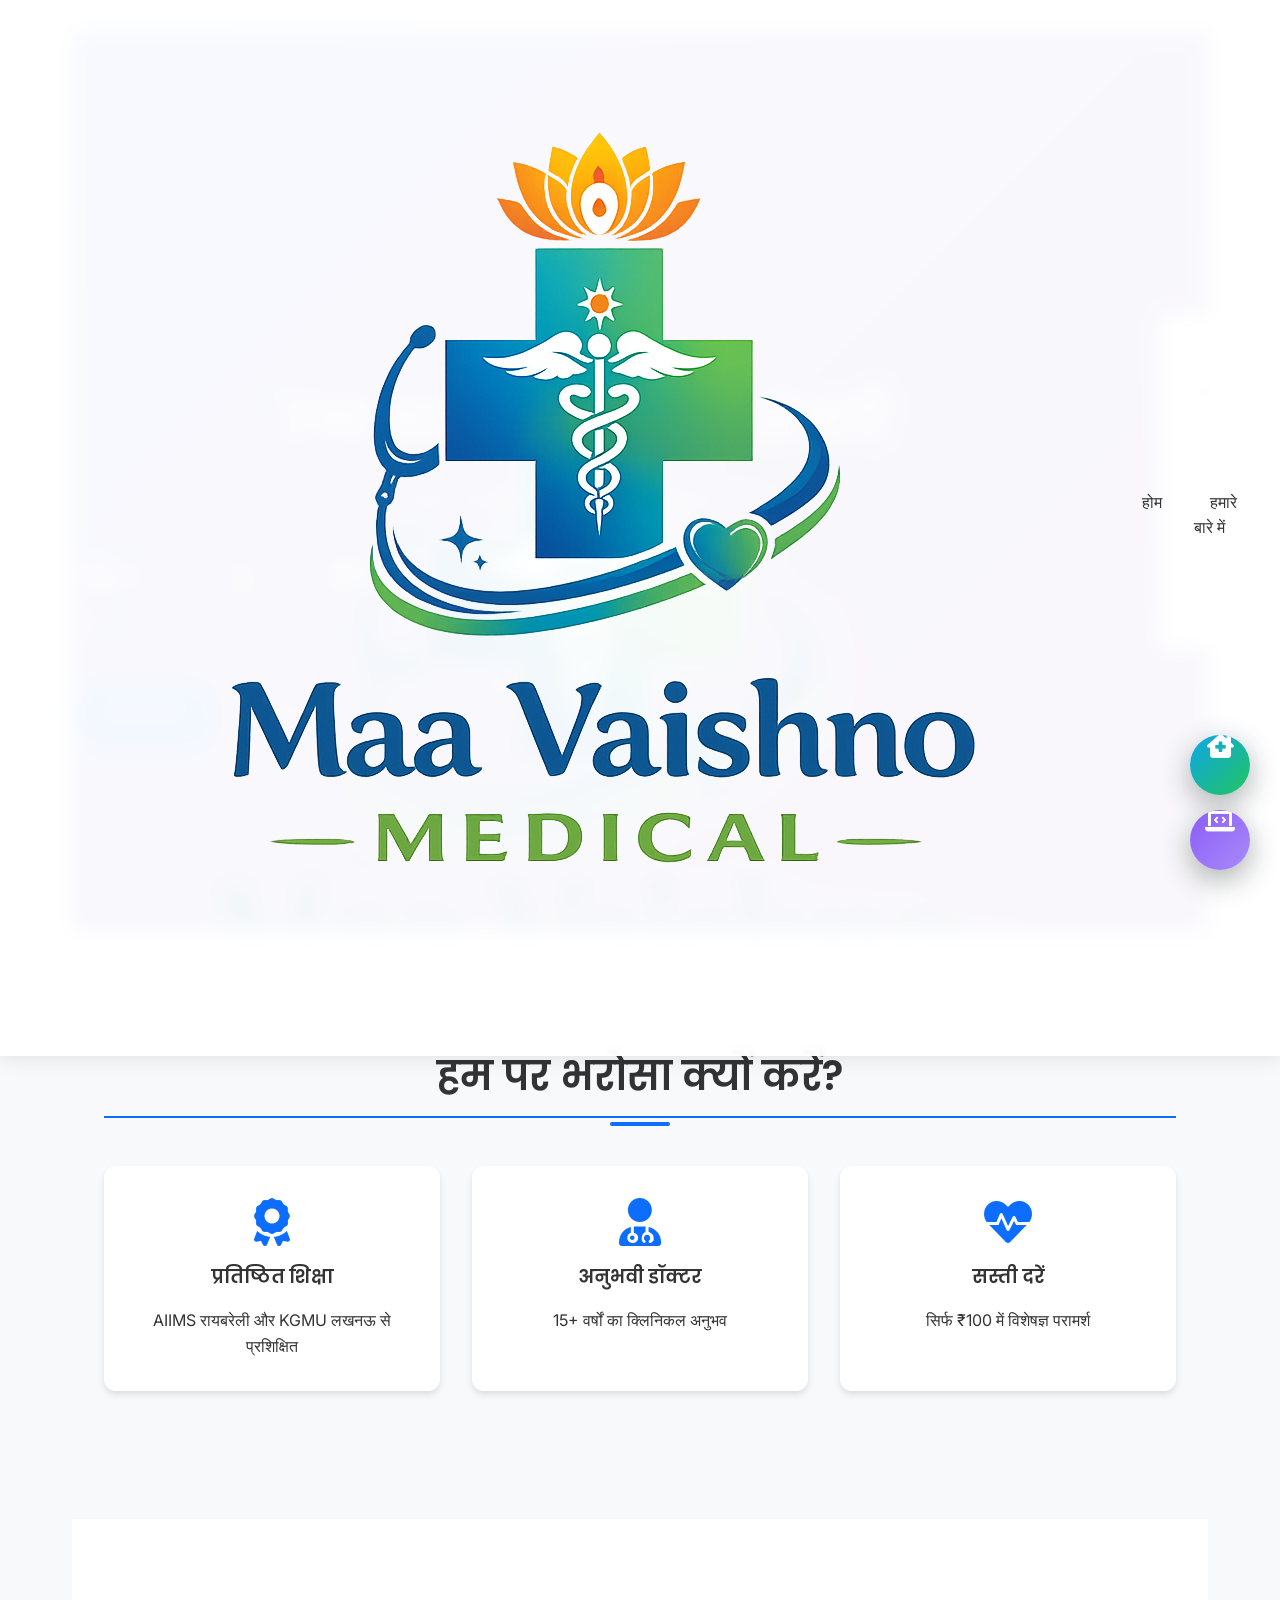
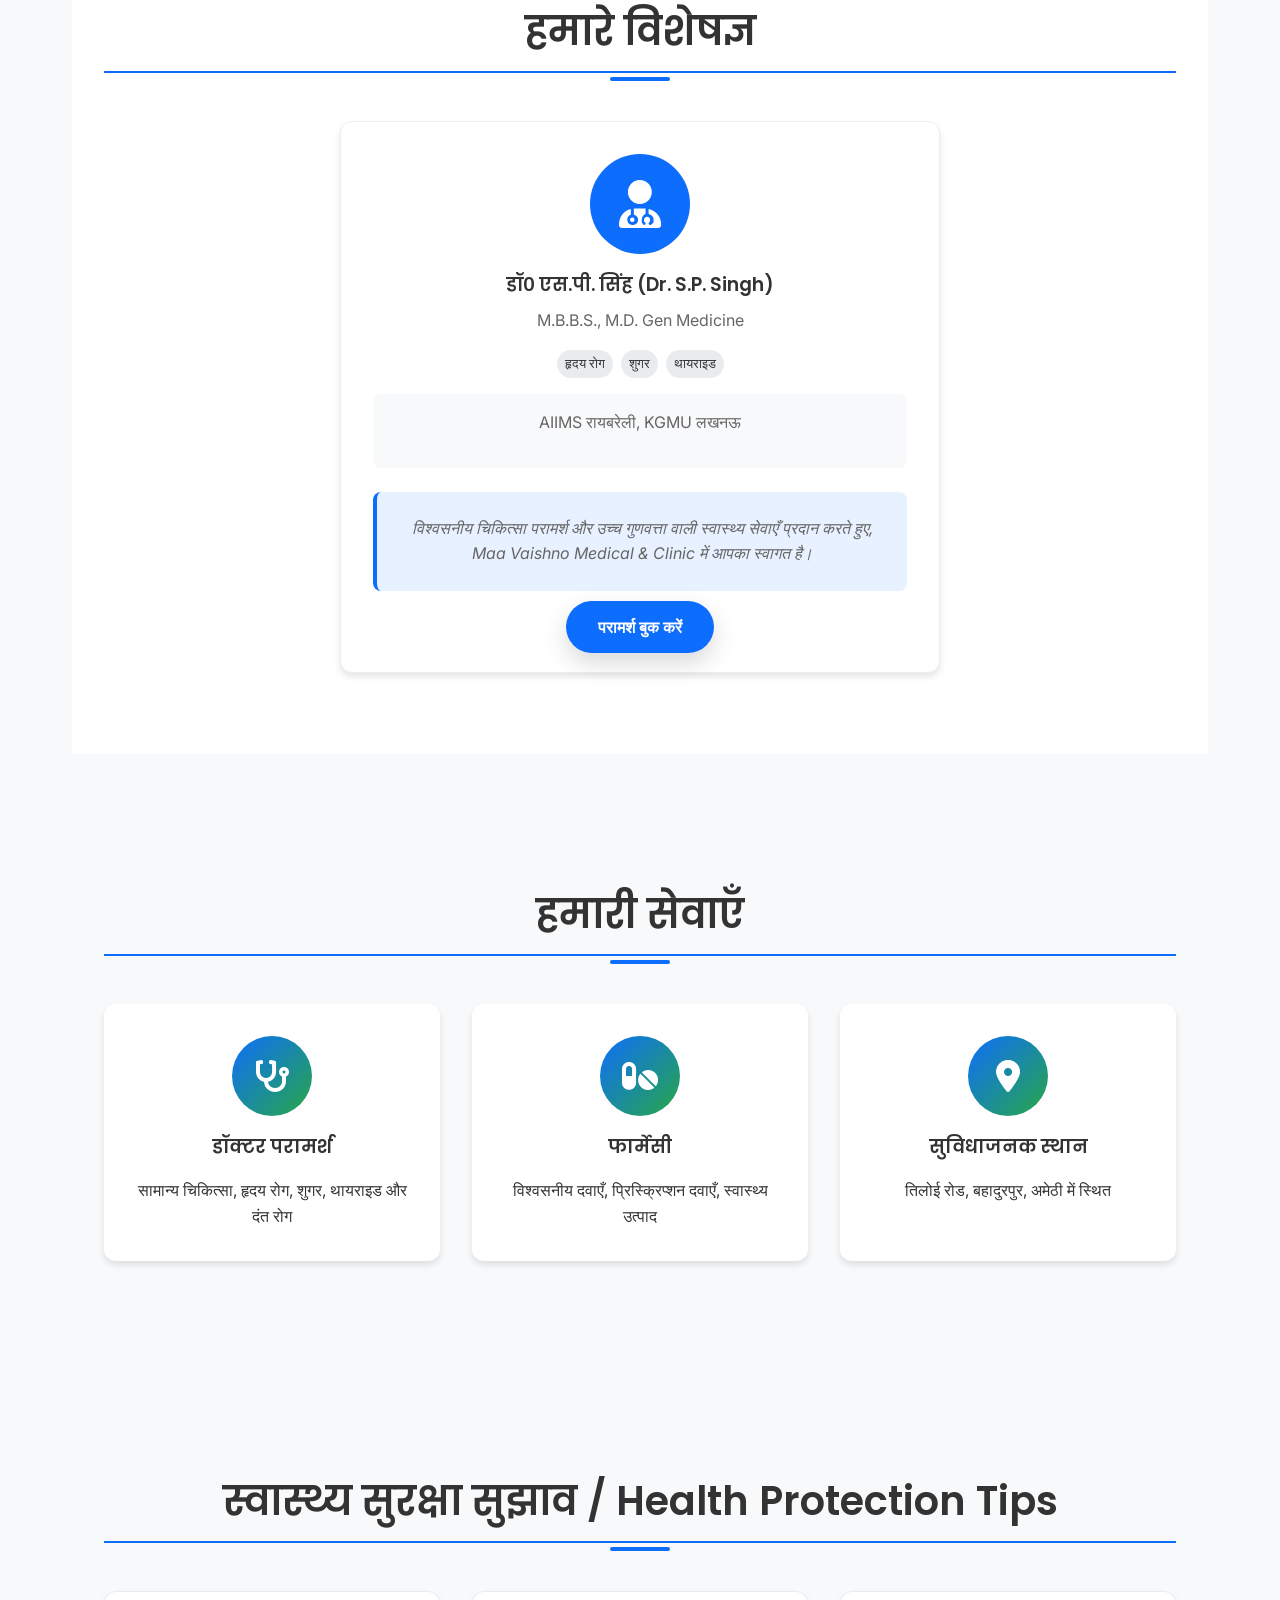
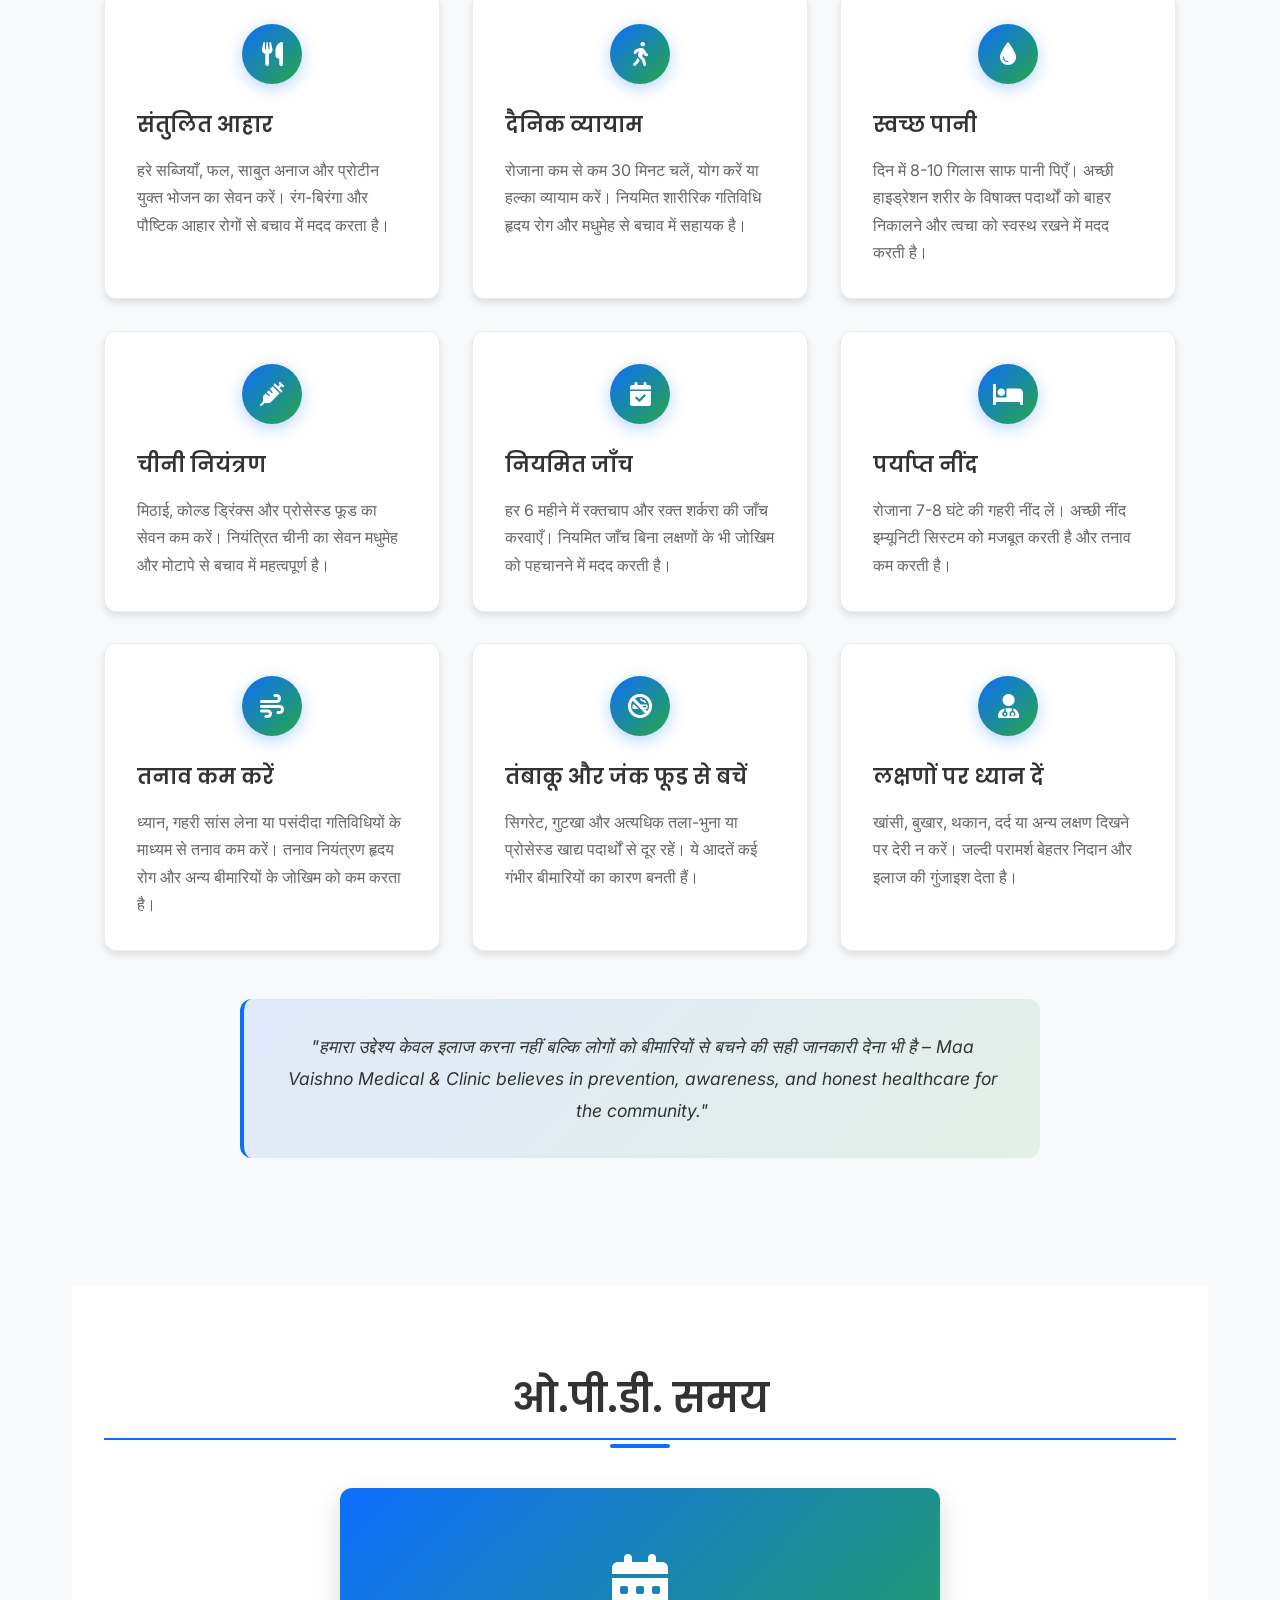
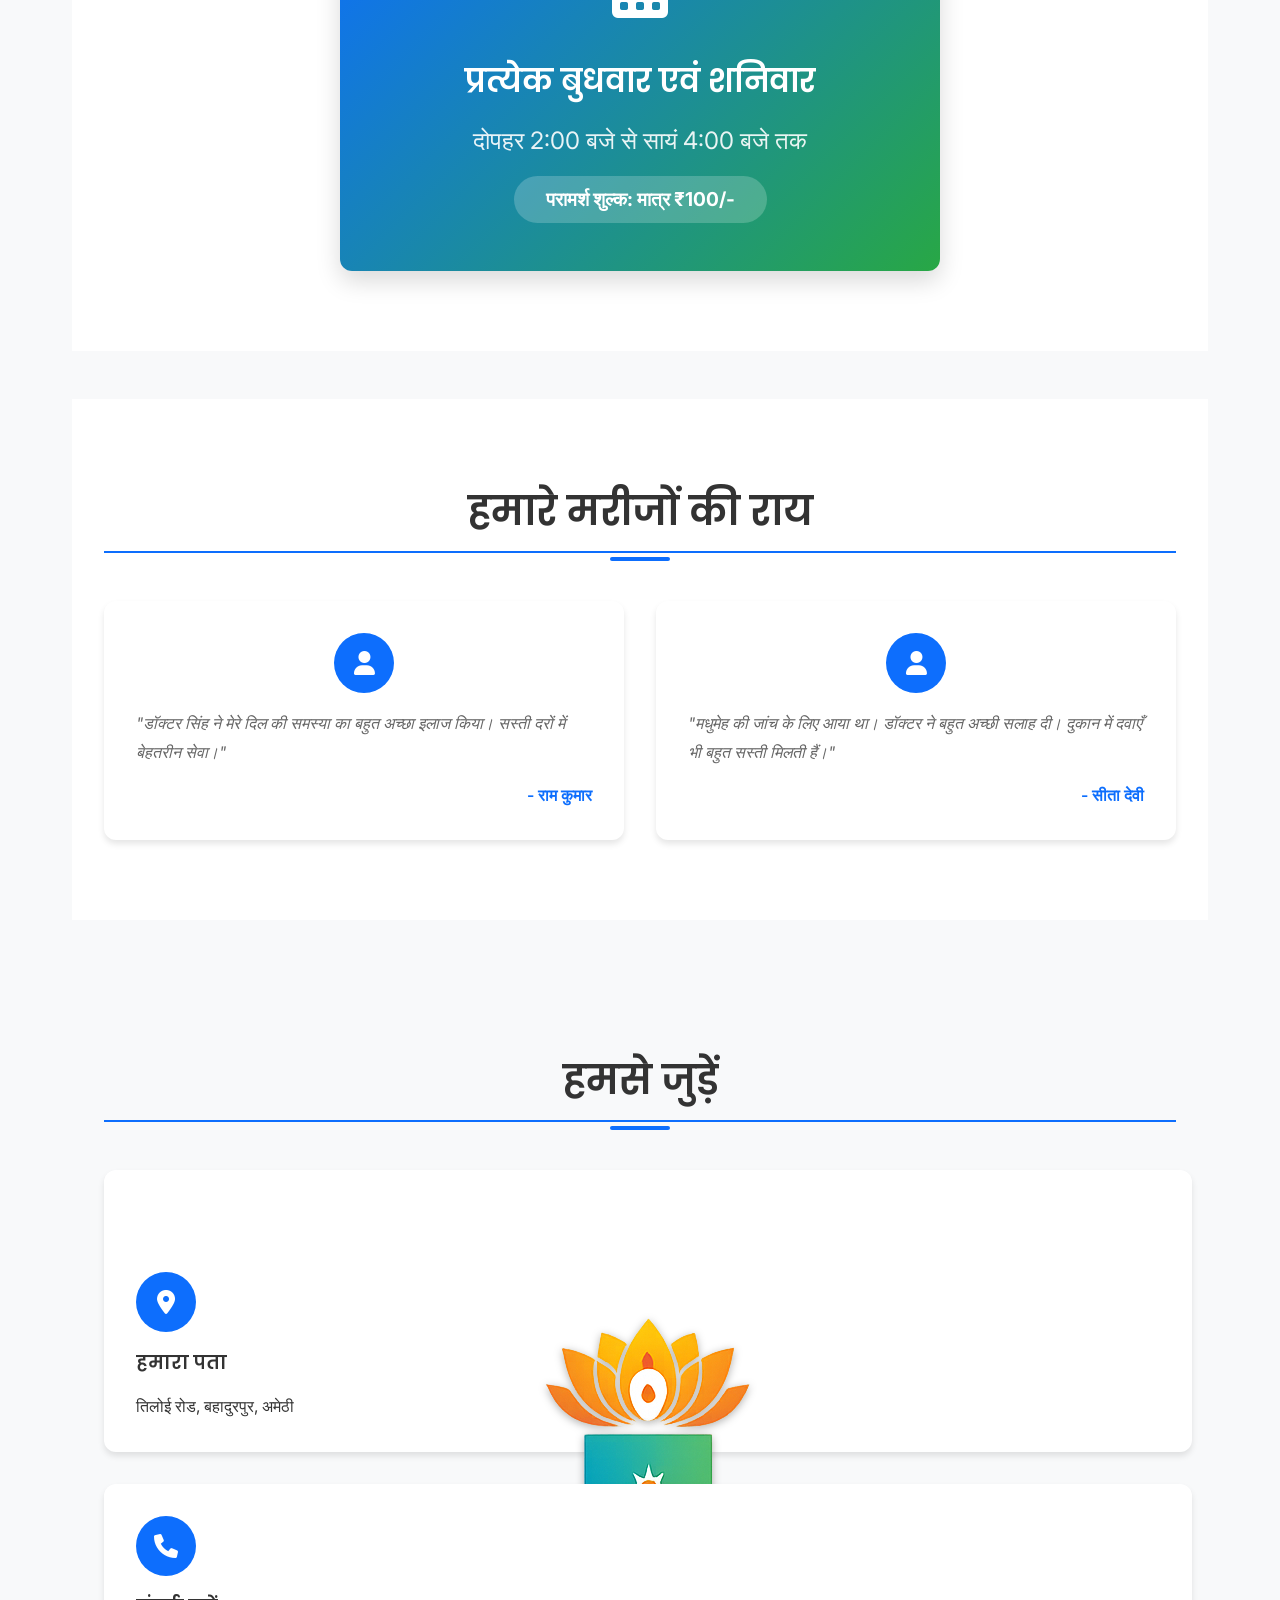
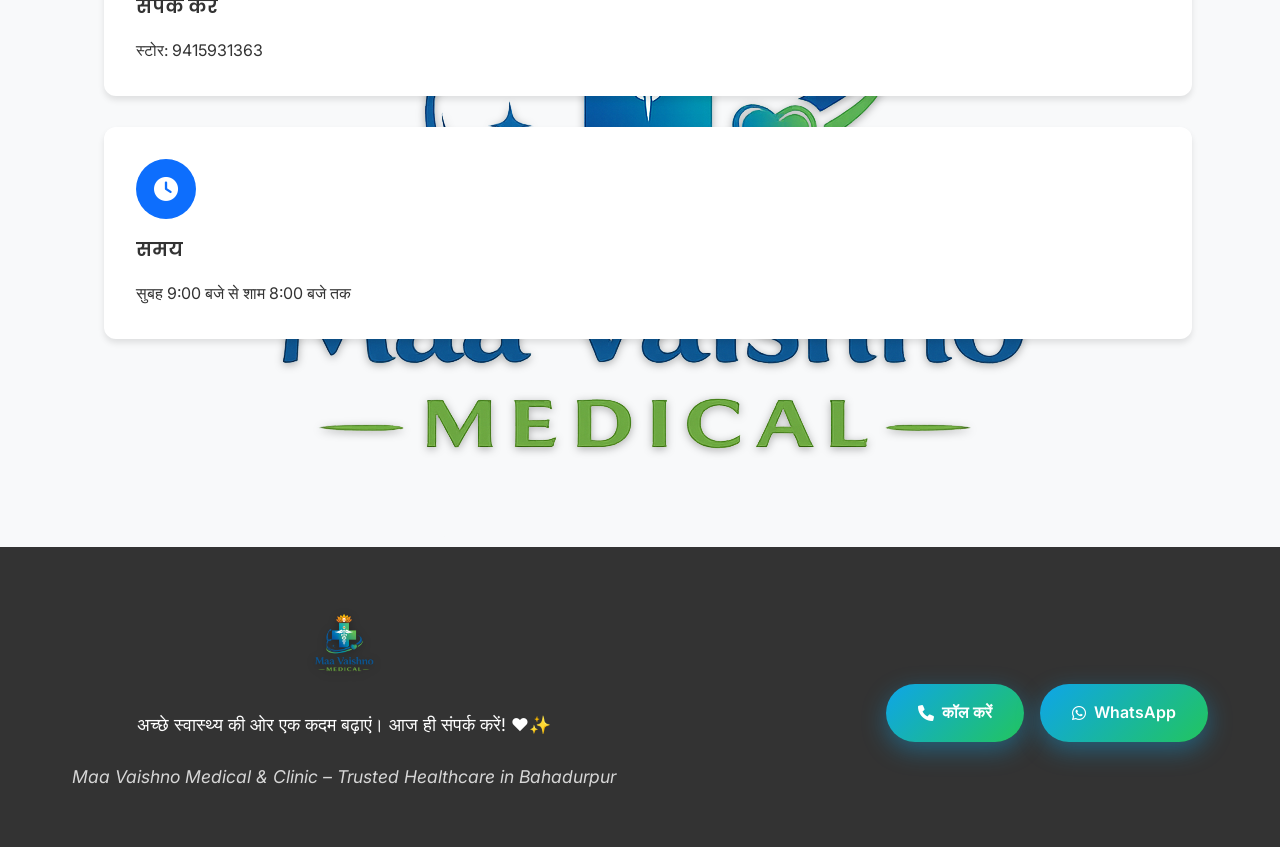
==== index.html @ 43953eec "Update logo styling for consistent sizing across all sections" ====
<!DOCTYPE html>
<html lang="hi">
<head>
    <meta charset="UTF-8">
    <meta name="viewport" content="width=device-width, initial-scale=1.0">
    <title>माँ वैष्णो मेडिकल स्टोर - बहादुरपुर की विश्वसनीय स्वास्थ्य सेवा</title>
    <link rel="stylesheet" href="https://cdnjs.cloudflare.com/ajax/libs/font-awesome/6.0.0/css/all.min.css">
    <link rel="stylesheet" href="styles.css">
    <link href="https://fonts.googleapis.com/css2?family=Poppins:wght@300;400;500;600;700&family=Inter:wght@300;400;500;600;700&display=swap" rel="stylesheet">
    <link rel="icon" type="image/png" href="website logo.png" sizes="32x32">
</head>
<body>
    <!-- Welcome Splash Screen -->
    <div id="splash-screen">
        <div class="particle-bg">
            <div class="particle"></div>
            <div class="particle"></div>
            <div class="particle"></div>
            <div class="particle"></div>
            <div class="particle"></div>
            <div class="particle"></div>
            <div class="particle"></div>
            <div class="particle"></div>
        </div>
        
        <div class="floating-icons">
            <div class="icon cross"></div>
            <div class="icon heartbeat"></div>
            <div class="icon stethoscope"></div>
            <div class="icon pill"></div>
            <div class="icon syringe"></div>
        </div>
        
        <div class="splash-content">
        <div class="logo-container">
            <img src="logo.png" alt="Clinic Logo" class="splash-logo">
        </div>
            
            <div class="welcome-text">
                Welcome to Maa Vaishno Medical & Clinic<br>
                <span>Trusted Healthcare in Bahadurpur</span>
            </div>
            
            <div class="loading-indicator"></div>
        </div>
    </div>

    <!-- Floating Action Buttons -->
    <div class="floating-buttons">
        <a href="tel:+919415931363" class="floating-btn call-btn pulseCTA" title="कॉल करें">
            <i class="fas fa-phone"></i>
        </a>
        <a href="https://wa.me/919415931363" class="floating-btn whatsapp-btn" target="_blank" rel="noopener noreferrer" title="WhatsApp">
            <i class="fab fa-whatsapp"></i>
        </a>
    </div>

    <!-- Navigation -->
    <nav class="navbar">
        <div class="nav-container">
            <div class="nav-logo">
                <img src="website logo.png" alt="Maa Vaishno Medical & Clinic" class="nav-logo-img">
            </div>
            <ul class="nav-menu">
                <li><a href="#hero" class="nav-link">होम</a></li>
                <li><a href="#trust" class="nav-link">हमारे बारे में</a></li>
                <li><a href="#doctors" class="nav-link">डॉक्टर</a></li>
                <li><a href="#services" class="nav-link">सेवाएँ</a></li>
                <li><a href="#schedule" class="nav-link">समय</a></li>
                <li><a href="#contact" class="nav-link">संपर्क</a></li>
            </ul>
            <div class="hamburger">
                <span class="bar"></span>
                <span class="bar"></span>
                <span class="bar"></span>
            </div>
        </div>
    </nav>

    <main>
        <!-- Hero Section -->
        <section id="hero" class="hero">
            <div class="hero-content">
                <div class="hero-text fadeUp">
                    <div class="hero-logo">
                        <img src="website logo.png" alt="Maa Vaishno Medical & Clinic" class="hero-logo-img">
                    </div>
                    <h1>उच्च स्तरीय स्वास्थ्य सेवाएँ</h1>
                    <p>AIIMS और KGMU के भूतपूर्व रेजिडेंट डॉक्टर्स के साथ</p>
                    <div class="hero-stats">
                        <div class="stat">
                            <span class="stat-number">15+</span>
                            <span class="stat-label">वर्षों का अनुभव</span>
                        </div>
                        <div class="stat">
                            <span class="stat-number">3</span>
                            <span class="stat-label">विशेषज्ञ डॉक्टर</span>
                        </div>
                        <div class="stat">
                            <span class="stat-number">₹100</span>
                            <span class="stat-label">सस्ती दर</span>
                        </div>
                    </div>
                    <div class="hero-cta">
                        <a href="#contact" class="btn-primary pulseCTA">अभी कॉल करें</a>
                        <a href="#doctors" class="btn-secondary">डॉक्टर देखें</a>
                    </div>
                </div>
                <div class="hero-image slideInRight">
                    <div class="doctor-card hero-doctor">
                        <div class="doctor-info">
                            <h3>डॉ० एस.पी. सिंह</h3>
                            <p>M.B.B.S., M.D. Gen Medicine</p>
                            <span class="specialty">हृदय रोग, शुगर, थायराइड</span>
                        </div>
                    </div>
                </div>
            </div>
        </section>

        <!-- Trust Indicators -->
        <section id="trust" class="trust-section">
            <div class="container">
                <h2 class="section-title fadeUp">हम पर भरोसा क्यों करें?</h2>
                <div class="trust-grid">
                    <div class="trust-item slideInLeft">
                        <i class="fas fa-award"></i>
                        <h3>प्रतिष्ठित शिक्षा</h3>
                        <p>AIIMS रायबरेली और KGMU लखनऊ से प्रशिक्षित</p>
                    </div>
                    <div class="trust-item slideInUp">
                        <i class="fas fa-user-md"></i>
                        <h3>अनुभवी डॉक्टर</h3>
                        <p>15+ वर्षों का क्लिनिकल अनुभव</p>
                    </div>
                    <div class="trust-item slideInRight">
                        <i class="fas fa-heartbeat"></i>
                        <h3>सस्ती दरें</h3>
                        <p>सिर्फ ₹100 में विशेषज्ञ परामर्श</p>
                    </div>
                </div>
            </div>
        </section>

        <!-- Doctors Section -->
        <section id="doctors" class="doctors-section">
            <div class="container">
                <h2 class="section-title fadeUp">हमारे विशेषज्ञ</h2>
                <div class="doctors-grid single-doctor">
                    <div class="doctor-card cardLift">
                        <div class="doctor-avatar">
                            <i class="fas fa-user-md"></i>
                        </div>
                        <div class="doctor-info">
                            <h3>डॉ० एस.पी. सिंह (Dr. S.P. Singh)</h3>
                            <p>M.B.B.S., M.D. Gen Medicine</p>
                            <div class="specialties">
                                <span class="badge">हृदय रोग</span>
                                <span class="badge">शुगर</span>
                                <span class="badge">थायराइड</span>
                            </div>
                            <div class="doctor-qualifications">
                                <p>AIIMS रायबरेली, KGMU लखनऊ</p>
                            </div>
                            <div class="doctor-description">
                                <p>विश्वसनीय चिकित्सा परामर्श और उच्च गुणवत्ता वाली स्वास्थ्य सेवाएँ प्रदान करते हुए, Maa Vaishno Medical & Clinic में आपका स्वागत है।</p>
                            </div>
                            <a href="#contact" class="btn-primary">परामर्श बुक करें</a>
                        </div>
                    </div>
                </div>
            </div>
        </section>

        <!-- Services Section -->
        <section id="services" class="services-section">
            <div class="container">
                <h2 class="section-title fadeUp">हमारी सेवाएँ</h2>
                <div class="services-grid">
                    <div class="service-card cardLift">
                        <div class="service-icon floatingIcon">
                            <i class="fas fa-stethoscope"></i>
                        </div>
                        <h3>डॉक्टर परामर्श</h3>
                        <p>सामान्य चिकित्सा, हृदय रोग, शुगर, थायराइड और दंत रोग</p>
                    </div>
                    <div class="service-card cardLift">
                        <div class="service-icon floatingIcon">
                            <i class="fas fa-pills"></i>
                        </div>
                        <h3>फार्मेसी</h3>
                        <p>विश्वसनीय दवाएँ, प्रिस्क्रिप्शन दवाएँ, स्वास्थ्य उत्पाद</p>
                    </div>
                    <div class="service-card cardLift">
                        <div class="service-icon floatingIcon">
                            <i class="fas fa-map-marker-alt"></i>
                        </div>
                        <h3>सुविधाजनक स्थान</h3>
                        <p>तिलोई रोड, बहादुरपुर, अमेठी में स्थित</p>
                    </div>
                </div>
            </div>
        </section>

        <!-- Health Protection Tips Section -->
        <section id="health-tips" class="health-tips-section">
            <div class="container">
                <h2 class="section-title fadeUp">स्वास्थ्य सुरक्षा सुझाव / Health Protection Tips</h2>
                <div class="health-tips-grid">
                    <div class="health-tip-card cardLift" style="animation-delay: 0.1s;">
                        <div class="tip-icon">
                            <i class="fas fa-utensils"></i>
                        </div>
                        <h3>संतुलित आहार</h3>
                        <p>हरे सब्जियाँ, फल, साबुत अनाज और प्रोटीन युक्त भोजन का सेवन करें। रंग-बिरंगा और पौष्टिक आहार रोगों से बचाव में मदद करता है।</p>
                    </div>
                    <div class="health-tip-card cardLift" style="animation-delay: 0.2s;">
                        <div class="tip-icon">
                            <i class="fas fa-walking"></i>
                        </div>
                        <h3>दैनिक व्यायाम</h3>
                        <p>रोजाना कम से कम 30 मिनट चलें, योग करें या हल्का व्यायाम करें। नियमित शारीरिक गतिविधि हृदय रोग और मधुमेह से बचाव में सहायक है।</p>
                    </div>
                    <div class="health-tip-card cardLift" style="animation-delay: 0.3s;">
                        <div class="tip-icon">
                            <i class="fas fa-tint"></i>
                        </div>
                        <h3>स्वच्छ पानी</h3>
                        <p>दिन में 8-10 गिलास साफ पानी पिएँ। अच्छी हाइड्रेशन शरीर के विषाक्त पदार्थों को बाहर निकालने और त्वचा को स्वस्थ रखने में मदद करती है।</p>
                    </div>
                    <div class="health-tip-card cardLift" style="animation-delay: 0.4s;">
                        <div class="tip-icon">
                            <i class="fas fa-syringe"></i>
                        </div>
                        <h3>चीनी नियंत्रण</h3>
                        <p>मिठाई, कोल्ड ड्रिंक्स और प्रोसेस्ड फूड का सेवन कम करें। नियंत्रित चीनी का सेवन मधुमेह और मोटापे से बचाव में महत्वपूर्ण है।</p>
                    </div>
                    <div class="health-tip-card cardLift" style="animation-delay: 0.5s;">
                        <div class="tip-icon">
                            <i class="fas fa-calendar-check"></i>
                        </div>
                        <h3>नियमित जाँच</h3>
                        <p>हर 6 महीने में रक्तचाप और रक्त शर्करा की जाँच करवाएँ। नियमित जाँच बिना लक्षणों के भी जोखिम को पहचानने में मदद करती है।</p>
                    </div>
                    <div class="health-tip-card cardLift" style="animation-delay: 0.6s;">
                        <div class="tip-icon">
                            <i class="fas fa-bed"></i>
                        </div>
                        <h3>पर्याप्त नींद</h3>
                        <p>रोजाना 7-8 घंटे की गहरी नींद लें। अच्छी नींद इम्यूनिटी सिस्टम को मजबूत करती है और तनाव कम करती है।</p>
                    </div>
                    <div class="health-tip-card cardLift" style="animation-delay: 0.7s;">
                        <div class="tip-icon">
                            <i class="fas fa-wind"></i>
                        </div>
                        <h3>तनाव कम करें</h3>
                        <p>ध्यान, गहरी सांस लेना या पसंदीदा गतिविधियों के माध्यम से तनाव कम करें। तनाव नियंत्रण हृदय रोग और अन्य बीमारियों के जोखिम को कम करता है।</p>
                    </div>
                    <div class="health-tip-card cardLift" style="animation-delay: 0.8s;">
                        <div class="tip-icon">
                            <i class="fas fa-smoking-ban"></i>
                        </div>
                        <h3>तंबाकू और जंक फूड से बचें</h3>
                        <p>सिगरेट, गुटखा और अत्यधिक तला-भुना या प्रोसेस्ड खाद्य पदार्थों से दूर रहें। ये आदतें कई गंभीर बीमारियों का कारण बनती हैं।</p>
                    </div>
                    <div class="health-tip-card cardLift" style="animation-delay: 0.9s;">
                        <div class="tip-icon">
                            <i class="fas fa-user-md"></i>
                        </div>
                        <h3>लक्षणों पर ध्यान दें</h3>
                        <p>खांसी, बुखार, थकान, दर्द या अन्य लक्षण दिखने पर देरी न करें। जल्दी परामर्श बेहतर निदान और इलाज की गुंजाइश देता है।</p>
                    </div>
                </div>
                
                <div class="philosophy-message fadeUp" style="animation-delay: 1.0s;">
                    <p>"हमारा उद्देश्य केवल इलाज करना नहीं बल्कि लोगों को बीमारियों से बचने की सही जानकारी देना भी है – Maa Vaishno Medical & Clinic believes in prevention, awareness, and honest healthcare for the community."</p>
                </div>
            </div>
        </section>

        <!-- OPD Schedule -->
        <section id="schedule" class="schedule-section">
            <div class="container">
                <h2 class="section-title fadeUp">ओ.पी.डी. समय</h2>
                <div class="schedule-card pulseCTA">
                    <div class="schedule-icon">
                        <i class="fas fa-calendar-alt"></i>
                    </div>
                    <div class="schedule-info">
                        <h3>प्रत्येक बुधवार एवं शनिवार</h3>
                        <p class="schedule-time">दोपहर 2:00 बजे से सायं 4:00 बजे तक</p>
                        <p class="schedule-fee">परामर्श शुल्क: मात्र ₹100/-</p>
                    </div>
                </div>
            </div>
        </section>


        <!-- Testimonials Section -->
        <section id="testimonials" class="testimonials-section">
            <div class="container">
                <h2 class="section-title fadeUp">हमारे मरीजों की राय</h2>
                <div class="testimonials-grid">
                    <div class="testimonial-card cardLift">
                        <div class="testimonial-avatar">
                            <i class="fas fa-user"></i>
                        </div>
                        <p>"डॉक्टर सिंह ने मेरे दिल की समस्या का बहुत अच्छा इलाज किया। सस्ती दरों में बेहतरीन सेवा।"</p>
                        <div class="testimonial-author">- राम कुमार</div>
                    </div>
                    <div class="testimonial-card cardLift">
                        <div class="testimonial-avatar">
                            <i class="fas fa-user"></i>
                        </div>
                        <p>"मधुमेह की जांच के लिए आया था। डॉक्टर ने बहुत अच्छी सलाह दी। दुकान में दवाएँ भी बहुत सस्ती मिलती हैं।"</p>
                        <div class="testimonial-author">- सीता देवी</div>
                    </div>
                </div>
            </div>
        </section>

        <!-- Contact Section -->
        <section id="contact" class="contact-section">
            <div class="container">
                <h2 class="section-title fadeUp">हमसे जुड़ें</h2>
                <div class="contact-grid">
                    <div class="contact-info">
                        <div class="contact-card cardLift">
                            <div class="contact-logo">
                                <img src="website logo.png" alt="Maa Vaishno Medical & Clinic" class="contact-logo-img">
                            </div>
                            <div class="contact-icon">
                                <i class="fas fa-map-marker-alt"></i>
                            </div>
                            <h3>हमारा पता</h3>
                            <p>तिलोई रोड, बहादुरपुर, अमेठी</p>
                        </div>
                        <div class="contact-card cardLift">
                            <div class="contact-icon">
                                <i class="fas fa-phone"></i>
                            </div>
                            <h3>संपर्क करें</h3>
                            <p>स्टोर: 9415931363</p>
                        </div>
                        <div class="contact-card cardLift">
                            <div class="contact-icon">
                                <i class="fas fa-clock"></i>
                            </div>
                            <h3>समय</h3>
                            <p>सुबह 9:00 बजे से शाम 8:00 बजे तक</p>
                        </div>
                    </div>
                    <div class="contact-map">
                        <div class="map-container">
                            <iframe src="https://www.google.com/maps/embed?pb=!1m18!1m12!1m3!1d223.9172591479708!2d81.5208253369798!3d26.26700988170892!2m3!1f0!2f0!3f0!3m2!1i1024!2i768!4f13.1!3m3!1m2!1s0x399a535b88a0d5e7%3A0x3b5cdc18cee81b60!2sMaaVaishno%20Medical%20Store!5e0!3m2!1sen!2sin!4v1773033424369!5m2!1sen!2sin" width="100%" height="400" style="border:0;" allowfullscreen="" loading="lazy" referrerpolicy="no-referrer-when-downgrade"></iframe>
                        </div>
                    </div>
                </div>
            </div>
        </section>
    </main>

    <footer>
        <div class="container">
            <div class="footer-content">
                <div class="footer-branding">
                    <div class="footer-logo">
                        <img src="website logo.png" alt="Maa Vaishno Medical & Clinic" class="footer-logo-img">
                    </div>
                    <p>अच्छे स्वास्थ्य की ओर एक कदम बढ़ाएं। आज ही संपर्क करें! ❤️✨</p>
                    <p class="agency-credit">Maa Vaishno Medical & Clinic – Trusted Healthcare in Bahadurpur</p>
                </div>
                <div class="footer-social">
                    <a href="tel:+919415931363" class="social-btn medical-btn">
                        <i class="fas fa-phone"></i> कॉल करें
                    </a>
                    <a href="https://wa.me/919415931363" class="social-btn medical-btn" target="_blank" rel="noopener noreferrer">
                        <i class="fab fa-whatsapp"></i> WhatsApp
                    </a>
                </div>
            </div>
        </div>
    </footer>

    <!-- Floating Contact Buttons -->
    <div class="floating-contact">
        <a href="https://wa.me/919415931363" class="floating-btn medical-contact pulseCTA" target="_blank" rel="noopener noreferrer" title="Maa Vaishno Medical Store">
            <i class="fas fa-clinic-medical"></i>
            <span>Medical Store</span>
        </a>
        <a href="https://wa.me/916390857720" class="floating-btn agency-contact pulseCTA" target="_blank" rel="noopener noreferrer" title="Aura Agency">
            <i class="fas fa-laptop-code"></i>
            <span>Build Website</span>
        </a>
    </div>

    <script src="script.js"></script>
</body>
</html>
---- styles.css ----
* {
    margin: 0;
    padding: 0;
    box-sizing: border-box;
}

body {
    font-family: 'Roboto', sans-serif;
    line-height: 1.6;
    color: #333;
    background-color: #f8f9fa;
}

header {
    background-color: #0d6efd;
    color: white;
    padding: 1rem 0;
    position: sticky;
    top: 0;
    z-index: 100;
}

header h1 {
    text-align: center;
    margin-bottom: 1rem;
}

nav ul {
    list-style: none;
    display: flex;
    justify-content: center;
    gap: 2rem;
}

nav a {
    color: white;
    text-decoration: none;
    font-weight: 500;
    padding: 0.5rem 1rem;
    border-radius: 4px;
    transition: background-color 0.3s;
}

nav a:hover {
    background-color: #0a58ca;
}

main {
    max-width: 1200px;
    margin: 0 auto;
    padding: 2rem;
}

.hero {
    background-color: #e7f1ff;
    padding: 3rem;
    text-align: center;
    margin-bottom: 2rem;
    border-radius: 8px;
}

.hero h2 {
    color: #0d6efd;
    margin-bottom: 1rem;
}

section {
    margin-bottom: 3rem;
}

h2 {
    color: #0a58ca;
    margin-bottom: 1.5rem;
    border-bottom: 2px solid #0d6efd;
    padding-bottom: 0.5rem;
}

.doctor {
    background: white;
    padding: 1.5rem;
    margin-bottom: 1.5rem;
    border-radius: 8px;
    box-shadow: 0 2px 4px rgba(0,0,0,0.1);
}

.doctor h3 {
    color: #0d6efd;
    margin-bottom: 0.5rem;
}

.schedule {
    background: #e7f1ff;
    padding: 1.5rem;
    border-radius: 8px;
    margin-top: 2rem;
}

.schedule h3 {
    color: #0d6efd;
    margin-bottom: 1rem;
}

.contact-details p {
    margin-bottom: 1rem;
    font-size: 1.1rem;
}

.map-container {
    width: 100%;
    border-radius: 8px;
    overflow: hidden;
    box-shadow: 0 4px 6px rgba(0,0,0,0.1);
}

table {
    width: 100%;
    border-collapse: collapse;
    background: white;
    box-shadow: 0 2px 4px rgba(0,0,0,0.1);
    border-radius: 8px;
    overflow: hidden;
}

th, td {
    padding: 1rem;
    text-align: left;
    border-bottom: 1px solid #dee2e6;
}

th {
    background-color: #0d6efd;
    color: white;
}

tr:nth-child(even) {
    background-color: #f8f9fa;
}

tr:hover {
    background-color: #e9ecef;
}

.form-group {
    margin-bottom: 1.5rem;
}

label {
    display: block;
    margin-bottom: 0.5rem;
    font-weight: 500;
}

input[type="text"],
input[type="email"],
input[type="tel"],
textarea {
    width: 100%;
    padding: 0.75rem;
    border: 1px solid #ced4da;
    border-radius: 4px;
    font-size: 1rem;
    transition: border-color 0.3s;
}

input:focus,
textarea:focus {
    outline: none;
    border-color: #0d6efd;
    box-shadow: 0 0 0 0.2rem rgba(13, 110, 253, 0.25);
}

button {
    background-color: #0d6efd;
    color: white;
    padding: 0.75rem 2rem;
    border: none;
    border-radius: 4px;
    font-size: 1rem;
    cursor: pointer;
    transition: background-color 0.3s;
}

button:hover {
    background-color: #0a58ca;
}

footer {
    background-color: #343a40;
    color: white;
    text-align: center;
    padding: 2rem;
    margin-top: 3rem;
}

footer p {
    margin-bottom: 0.5rem;
}

/* Modern Clinic Landing Page Styles */

/* CSS Variables */
:root {
    --primary-color: #0d6efd;
    --secondary-color: #28a745;
    --accent-color: #17a2b8;
    --text-color: #333;
    --light-text: #666;
    --bg-color: #f8f9fa;
    --card-bg: #ffffff;
    --shadow: 0 4px 6px rgba(0,0,0,0.1);
    --shadow-hover: 0 10px 25px rgba(0,0,0,0.15);
    --border-radius: 12px;
    --transition-speed: 0.3s;
}

/* Typography */
body {
    font-family: 'Inter', -apple-system, BlinkMacSystemFont, 'Segoe UI', Roboto, sans-serif;
    color: var(--text-color);
    line-height: 1.6;
}

h1, h2, h3, h4, h5, h6 {
    font-family: 'Poppins', -apple-system, BlinkMacSystemFont, 'Segoe UI', Roboto, sans-serif;
    font-weight: 600;
    color: var(--text-color);
    margin-bottom: 1rem;
}

/* Navigation */
.navbar {
    position: fixed;
    top: 0;
    width: 100%;
    background: rgba(255, 255, 255, 0.95);
    backdrop-filter: blur(10px);
    -webkit-backdrop-filter: blur(10px);
    z-index: 1000;
    padding: 1rem 0;
    box-shadow: 0 2px 20px rgba(0,0,0,0.1);
    transition: all 0.3s ease;
}

.nav-container {
    max-width: 1200px;
    margin: 0 auto;
    padding: 0 2rem;
    display: flex;
    justify-content: space-between;
    align-items: center;
}

.nav-logo {
    display: flex;
    align-items: center;
    padding: 0 15px;
}

.navbar-logo {
    max-height: 60px;
    width: auto;
    transition: all 0.3s ease;
    filter: drop-shadow(0 2px 4px rgba(0,0,0,0.1));
}

.navbar-logo:hover {
    transform: scale(1.05) translateY(-2px);
    filter: drop-shadow(0 4px 8px rgba(0,0,0,0.2));
}

/* Mobile responsive navbar logo */
@media (max-width: 768px) {
    .navbar-logo {
        max-height: 40px;
    }
}

.nav-menu {
    display: flex;
    list-style: none;
    gap: 2rem;
    margin: 0;
}

.nav-link {
    text-decoration: none;
    color: var(--text-color);
    font-weight: 500;
    position: relative;
    transition: color 0.3s ease;
}

.nav-link:hover {
    color: var(--primary-color);
}

.nav-link::after {
    content: '';
    position: absolute;
    bottom: -5px;
    left: 0;
    width: 0;
    height: 2px;
    background-color: var(--primary-color);
    transition: width 0.3s ease;
}

.nav-link:hover::after {
    width: 100%;
}

.hamburger {
    display: none;
    flex-direction: column;
    cursor: pointer;
}

.bar {
    width: 25px;
    height: 3px;
    background-color: var(--text-color);
    margin: 3px 0;
    transition: 0.3s;
}

/* Floating Action Buttons */
.floating-buttons {
    position: fixed;
    bottom: 30px;
    right: 30px;
    display: flex;
    flex-direction: column;
    gap: 15px;
    z-index: 1000;
}

.floating-btn {
    width: 60px;
    height: 60px;
    border-radius: 50%;
    display: flex;
    align-items: center;
    justify-content: center;
    color: white;
    text-decoration: none;
    box-shadow: var(--shadow-hover);
    transition: all 0.3s ease;
    border: none;
    cursor: pointer;
}

.call-btn {
    background-color: var(--primary-color);
}

.call-btn:hover {
    transform: scale(1.1) translateY(-5px);
    background-color: #0056b3;
}

.whatsapp-btn {
    background-color: #25d366;
}

.whatsapp-btn:hover {
    transform: scale(1.1) translateY(-5px);
    background-color: #128c7e;
}

.floating-btn i {
    font-size: 1.5rem;
}

/* Animations */
@keyframes fadeInUp {
    from {
        opacity: 0;
        transform: translateY(30px);
    }
    to {
        opacity: 1;
        transform: translateY(0);
    }
}

@keyframes slideInLeft {
    from {
        opacity: 0;
        transform: translateX(-50px);
    }
    to {
        opacity: 1;
        transform: translateX(0);
    }
}

@keyframes slideInRight {
    from {
        opacity: 0;
        transform: translateX(50px);
    }
    to {
        opacity: 1;
        transform: translateX(0);
    }
}

@keyframes scaleIn {
    from {
        transform: scale(0.9);
        opacity: 0;
    }
    to {
        transform: scale(1);
        opacity: 1;
    }
}

@keyframes pulseCTA {
    0% { transform: scale(1); }
    50% { transform: scale(1.05); }
    100% { transform: scale(1); }
}

@keyframes floatingIcon {
    0% { transform: translateY(0px); }
    50% { transform: translateY(-5px); }
    100% { transform: translateY(0px); }
}

@keyframes cardLift {
    0% { transform: translateY(0); }
    100% { transform: translateY(-10px); }
}

@keyframes gradientShift {
    0% { background-position: 0% 50%; }
    50% { background-position: 100% 50%; }
    100% { background-position: 0% 50%; }
}

@keyframes smoothScroll {
    from { opacity: 0; transform: translateY(20px); }
    to { opacity: 1; transform: translateY(0); }
}

/* Animation classes */
.fadeUp {
    animation: fadeInUp 0.8s ease-out forwards;
}

.slideInLeft {
    animation: slideInLeft 0.8s ease-out forwards;
}

.slideInRight {
    animation: slideInRight 0.8s ease-out forwards;
}

.scaleIn {
    animation: scaleIn 0.6s ease-out forwards;
}

.pulseCTA {
    animation: pulseCTA 2s infinite;
}

.floatingIcon {
    animation: floatingIcon 3s ease-in-out infinite;
}

.cardLift {
    transition: transform 0.3s ease, box-shadow 0.3s ease;
    will-change: transform;
}

.cardLift:hover {
    animation: cardLift 0.3s ease-out;
    box-shadow: var(--shadow-hover);
}

/* Hero Section */
.hero {
    background: linear-gradient(135deg, #667eea 0%, #764ba2 100%);
    min-height: 100vh;
    display: flex;
    align-items: center;
    justify-content: center;
    position: relative;
    overflow: hidden;
}

.hero::before {
    content: '';
    position: absolute;
    top: 0;
    left: 0;
    right: 0;
    bottom: 0;
    background: rgba(255, 255, 255, 0.1);
    backdrop-filter: blur(10px);
    -webkit-backdrop-filter: blur(10px);
}

.hero-content {
    max-width: 1200px;
    margin: 0 auto;
    padding: 0 2rem;
    display: grid;
    grid-template-columns: 2fr 1fr;
    gap: 4rem;
    align-items: center;
    position: relative;
    z-index: 1;
}

.hero-text h1 {
    font-size: 3.5rem;
    color: white;
    margin-bottom: 1rem;
    text-shadow: 0 2px 4px rgba(0,0,0,0.3);
}

.hero-text p {
    font-size: 1.2rem;
    color: rgba(255, 255, 255, 0.9);
    margin-bottom: 2rem;
}

.hero-stats {
    display: flex;
    gap: 3rem;
    margin-bottom: 3rem;
}

.stat {
    text-align: center;
}

.stat-number {
    display: block;
    font-size: 2.5rem;
    font-weight: 700;
    color: white;
    text-shadow: 0 2px 4px rgba(0,0,0,0.3);
}

.stat-label {
    font-size: 0.9rem;
    color: rgba(255, 255, 255, 0.8);
    text-transform: uppercase;
    letter-spacing: 1px;
}

.hero-cta {
    display: flex;
    gap: 1rem;
}

.btn-primary {
    background-color: var(--primary-color);
    color: white;
    padding: 1rem 2rem;
    text-decoration: none;
    border-radius: 50px;
    font-weight: 600;
    transition: all 0.3s ease;
    border: none;
    cursor: pointer;
    box-shadow: var(--shadow-hover);
}

.btn-primary:hover {
    background-color: #0056b3;
    transform: translateY(-2px);
    box-shadow: 0 8px 25px rgba(13, 110, 253, 0.4);
}

.btn-secondary {
    background-color: transparent;
    color: white;
    padding: 1rem 2rem;
    text-decoration: none;
    border-radius: 50px;
    font-weight: 600;
    transition: all 0.3s ease;
    border: 2px solid white;
}

.btn-secondary:hover {
    background-color: white;
    color: var(--primary-color);
}

/* Container */
.container {
    max-width: 1200px;
    margin: 0 auto;
    padding: 0 2rem;
}

.section-title {
    text-align: center;
    font-size: 2.5rem;
    margin-bottom: 3rem;
    position: relative;
}

.section-title::after {
    content: '';
    position: absolute;
    bottom: -10px;
    left: 50%;
    transform: translateX(-50%);
    width: 60px;
    height: 4px;
    background-color: var(--primary-color);
    border-radius: 2px;
}

/* Trust Section */
.trust-section {
    background-color: var(--bg-color);
    padding: 5rem 0;
}

.trust-grid {
    display: grid;
    grid-template-columns: repeat(3, 1fr);
    gap: 2rem;
}

.trust-item {
    background: var(--card-bg);
    padding: 2rem;
    border-radius: var(--border-radius);
    text-align: center;
    box-shadow: var(--shadow);
    transition: all 0.3s ease;
}

.trust-item:hover {
    transform: translateY(-5px);
    box-shadow: var(--shadow-hover);
}

.trust-item i {
    font-size: 3rem;
    color: var(--primary-color);
    margin-bottom: 1rem;
}

.trust-item h3 {
    margin-bottom: 1rem;
}

/* Doctors Section */
.doctors-section {
    padding: 5rem 0;
    background-color: white;
}

.doctors-grid {
    display: grid;
    grid-template-columns: repeat(3, 1fr);
    gap: 2rem;
}

.doctors-grid.single-doctor {
    grid-template-columns: 1fr;
    justify-items: center;
}

.doctors-grid.single-doctor .doctor-card {
    max-width: 600px;
    margin: 0 auto;
}

.doctor-card {
    background: var(--card-bg);
    padding: 2rem;
    border-radius: var(--border-radius);
    box-shadow: var(--shadow);
    text-align: center;
    transition: all 0.3s ease;
    border: 1px solid #eee;
}

.doctor-avatar {
    width: 100px;
    height: 100px;
    background: var(--primary-color);
    border-radius: 50%;
    display: flex;
    align-items: center;
    justify-content: center;
    margin: 0 auto 1rem;
    transition: all 0.3s ease;
}

.doctor-avatar i {
    font-size: 3rem;
    color: white;
}

.doctor-card:hover .doctor-avatar {
    background: var(--secondary-color);
    transform: scale(1.1);
}

.doctor-info h3 {
    margin-bottom: 0.5rem;
}

.doctor-info p {
    color: var(--light-text);
    margin-bottom: 1rem;
}

.specialties {
    display: flex;
    gap: 0.5rem;
    justify-content: center;
    margin-bottom: 1rem;
    flex-wrap: wrap;
}

.badge {
    background-color: #e9ecef;
    color: var(--text-color);
    padding: 0.25rem 0.5rem;
    border-radius: 20px;
    font-size: 0.8rem;
    font-weight: 500;
}

.doctor-qualifications {
    background-color: #f8f9fa;
    padding: 1rem;
    border-radius: 8px;
    margin-bottom: 1.5rem;
}

.doctor-description {
    background-color: #e7f1ff;
    padding: 1.5rem;
    border-radius: 8px;
    margin-bottom: 1.5rem;
    border-left: 4px solid var(--primary-color);
}

.doctor-description p {
    margin: 0;
    color: var(--light-text);
    font-style: italic;
}

/* Services Section */
.services-section {
    background-color: var(--bg-color);
    padding: 5rem 0;
}

.services-grid {
    display: grid;
    grid-template-columns: repeat(3, 1fr);
    gap: 2rem;
}

.service-card {
    background: var(--card-bg);
    padding: 2rem;
    border-radius: var(--border-radius);
    box-shadow: var(--shadow);
    text-align: center;
    transition: all 0.3s ease;
}

.service-icon {
    width: 80px;
    height: 80px;
    background: linear-gradient(135deg, var(--primary-color), var(--secondary-color));
    border-radius: 50%;
    display: flex;
    align-items: center;
    justify-content: center;
    margin: 0 auto 1rem;
    transition: all 0.3s ease;
}

.service-icon i {
    font-size: 2rem;
    color: white;
}

.service-card:hover .service-icon {
    transform: scale(1.1) rotate(5deg);
}

/* Schedule Section */
.schedule-section {
    padding: 5rem 0;
    background-color: white;
}

.schedule-card {
    background: linear-gradient(135deg, var(--primary-color), var(--secondary-color));
    color: white;
    padding: 3rem;
    border-radius: var(--border-radius);
    text-align: center;
    box-shadow: var(--shadow-hover);
    max-width: 600px;
    margin: 0 auto;
    transition: all 0.3s ease;
}

.schedule-icon {
    font-size: 4rem;
    margin-bottom: 1rem;
}

.schedule-info h3 {
    font-size: 2rem;
    margin-bottom: 1rem;
    color: white;
}

.schedule-time {
    font-size: 1.5rem;
    margin-bottom: 1rem;
    opacity: 0.9;
}

.schedule-fee {
    font-size: 1.2rem;
    font-weight: 700;
    background: rgba(255, 255, 255, 0.2);
    padding: 0.5rem 2rem;
    border-radius: 50px;
    display: inline-block;
}

/* Health Tips Section */
.health-tips-section {
    background-color: var(--bg-color);
    padding: 5rem 0;
}

.health-tips-grid {
    display: grid;
    grid-template-columns: repeat(3, 1fr);
    gap: 2rem;
    margin-bottom: 3rem;
}

.health-tip-card {
    background: var(--card-bg);
    padding: 2rem;
    border-radius: var(--border-radius);
    box-shadow: var(--shadow);
    transition: all 0.3s ease;
    border: 1px solid #e9ecef;
    position: relative;
    overflow: hidden;
}

.health-tip-card::before {
    content: '';
    position: absolute;
    top: 0;
    left: 0;
    width: 100%;
    height: 4px;
    background: linear-gradient(90deg, var(--primary-color), var(--secondary-color));
    transform: scaleX(0);
    transition: transform 0.3s ease;
}

.health-tip-card:hover {
    transform: translateY(-5px);
    box-shadow: var(--shadow-hover);
}

.health-tip-card:hover::before {
    transform: scaleX(1);
}

.tip-icon {
    width: 60px;
    height: 60px;
    background: linear-gradient(135deg, var(--primary-color), var(--secondary-color));
    border-radius: 50%;
    display: flex;
    align-items: center;
    justify-content: center;
    margin: 0 auto 1.5rem;
    transition: all 0.3s ease;
    box-shadow: 0 4px 15px rgba(13, 110, 253, 0.3);
}

.health-tip-card:hover .tip-icon {
    transform: scale(1.1) rotate(5deg);
    box-shadow: 0 8px 25px rgba(13, 110, 253, 0.5);
}

.tip-icon i {
    font-size: 1.5rem;
    color: white;
}

.health-tip-card h3 {
    margin-bottom: 1rem;
    color: var(--text-color);
    font-size: 1.3rem;
}

.health-tip-card p {
    color: var(--light-text);
    line-height: 1.7;
    margin-bottom: 0;
}

.philosophy-message {
    background: linear-gradient(135deg, rgba(13, 110, 253, 0.1), rgba(40, 167, 69, 0.1));
    padding: 2rem;
    border-radius: var(--border-radius);
    text-align: center;
    max-width: 800px;
    margin: 0 auto;
    border-left: 4px solid var(--primary-color);
    position: relative;
}

.philosophy-message p {
    font-size: 1.1rem;
    color: var(--text-color);
    font-style: italic;
    line-height: 1.8;
    margin: 0;
}

/* Products Section */
.products-section {
    background-color: var(--bg-color);
    padding: 5rem 0;
}

.products-grid {
    display: grid;
    grid-template-columns: repeat(4, 1fr);
    gap: 2rem;
}

.product-card {
    background: var(--card-bg);
    padding: 2rem;
    border-radius: var(--border-radius);
    box-shadow: var(--shadow);
    text-align: center;
    transition: all 0.3s ease;
}

.product-icon {
    width: 60px;
    height: 60px;
    background: var(--accent-color);
    border-radius: 50%;
    display: flex;
    align-items: center;
    justify-content: center;
    margin: 0 auto 1rem;
    transition: all 0.3s ease;
}

.product-icon i {
    font-size: 1.5rem;
    color: white;
}

.product-card:hover .product-icon {
    background: var(--primary-color);
    transform: scale(1.1);
}

.product-price {
    font-size: 1.5rem;
    font-weight: 700;
    color: var(--primary-color);
    margin-top: 1rem;
}

/* Testimonials Section */
.testimonials-section {
    padding: 5rem 0;
    background-color: white;
}

.testimonials-grid {
    display: grid;
    grid-template-columns: repeat(2, 1fr);
    gap: 2rem;
}

.testimonial-card {
    background: var(--card-bg);
    padding: 2rem;
    border-radius: var(--border-radius);
    box-shadow: var(--shadow);
    position: relative;
    transition: all 0.3s ease;
}

.testimonial-avatar {
    width: 60px;
    height: 60px;
    background: var(--primary-color);
    border-radius: 50%;
    display: flex;
    align-items: center;
    justify-content: center;
    margin: 0 auto 1rem;
}

.testimonial-avatar i {
    font-size: 1.5rem;
    color: white;
}

.testimonial-card p {
    font-style: italic;
    color: var(--light-text);
    line-height: 1.8;
    margin-bottom: 1rem;
}

.testimonial-author {
    text-align: right;
    font-weight: 600;
    color: var(--primary-color);
}

/* Contact Section */
.contact-section {
    background-color: var(--bg-color);
    padding: 5rem 0;
}

.contact-grid {
    display: grid;
    grid-template-columns: 1fr 1fr;
    gap: 3rem;
}

.contact-logo {
    max-height: 70px;
    width: auto;
    transition: all 0.3s ease;
    filter: drop-shadow(0 2px 4px rgba(0,0,0,0.3));
}

.contact-logo:hover {
    transform: scale(1.05) translateY(-2px);
    filter: drop-shadow(0 4px 8px rgba(0,0,0,0.5));
}

/* Mobile responsive contact logo */
@media (max-width: 768px) {
    .contact-logo {
        max-height: 50px;
    }
}

.contact-info {
    display: grid;
    gap: 2rem;
}

.contact-card {
    background: var(--card-bg);
    padding: 2rem;
    border-radius: var(--border-radius);
    box-shadow: var(--shadow);
    transition: all 0.3s ease;
}

.contact-icon {
    width: 60px;
    height: 60px;
    background: var(--primary-color);
    border-radius: 50%;
    display: flex;
    align-items: center;
    justify-content: center;
    margin-bottom: 1rem;
}

.contact-icon i {
    font-size: 1.5rem;
    color: white;
}

.contact-card h3 {
    margin-bottom: 1rem;
}

/* Footer */
footer {
    background-color: var(--text-color);
    color: white;
    padding: 3rem 0;
    text-align: center;
}

.footer-social {
    display: flex;
    justify-content: center;
    gap: 1rem;
    margin-top: 2rem;
}

.social-btn {
    background-color: var(--primary-color);
    color: white;
    padding: 1rem 2rem;
    text-decoration: none;
    border-radius: 50px;
    font-weight: 600;
    transition: all 0.3s ease;
    display: inline-flex;
    align-items: center;
    gap: 0.5rem;
}

.social-btn:hover {
    background-color: #0056b3;
    transform: translateY(-2px);
}

/* Welcome Splash Screen Styles */
#splash-screen {
    position: fixed;
    top: 0;
    left: 0;
    width: 100%;
    height: 100%;
    background: linear-gradient(135deg, #0ea5e9 0%, #22c55e 100%);
    display: flex;
    justify-content: center;
    align-items: center;
    z-index: 9999;
    overflow: hidden;
}

/* Particle Background */
.particle-bg {
    position: absolute;
    top: 0;
    left: 0;
    width: 100%;
    height: 100%;
    pointer-events: none;
}

.particle {
    position: absolute;
    background: rgba(255, 255, 255, 0.1);
    border-radius: 50%;
    animation: float 20s linear infinite;
}

.particle:nth-child(1) { width: 4px; height: 4px; top: 10%; left: 20%; animation-duration: 15s; animation-delay: 0s; }
.particle:nth-child(2) { width: 6px; height: 6px; top: 30%; left: 80%; animation-duration: 25s; animation-delay: 2s; }
.particle:nth-child(3) { width: 3px; height: 3px; top: 60%; left: 10%; animation-duration: 18s; animation-delay: 4s; }
.particle:nth-child(4) { width: 5px; height: 5px; top: 80%; left: 60%; animation-duration: 22s; animation-delay: 6s; }
.particle:nth-child(5) { width: 4px; height: 4px; top: 20%; left: 90%; animation-duration: 20s; animation-delay: 1s; }
.particle:nth-child(6) { width: 7px; height: 7px; top: 70%; left: 30%; animation-duration: 16s; animation-delay: 3s; }
.particle:nth-child(7) { width: 3px; height: 3px; top: 40%; left: 50%; animation-duration: 19s; animation-delay: 5s; }
.particle:nth-child(8) { width: 5px; height: 5px; top: 90%; left: 70%; animation-duration: 21s; animation-delay: 7s; }

@keyframes float {
    0% {
        transform: translateY(0) translateX(0);
        opacity: 0;
    }
    10% {
        opacity: 1;
    }
    90% {
        opacity: 1;
    }
    100% {
        transform: translateY(-100vh) translateX(100vw);
        opacity: 0;
    }
}

.floating-icons {
    position: absolute;
    top: 0;
    left: 0;
    width: 100%;
    height: 100%;
    pointer-events: none;
}

.icon {
    position: absolute;
    opacity: 0.4;
    animation: parallaxFloat 18s ease-in-out infinite;
}

.icon.cross {
    top: 15%;
    left: 10%;
    font-size: 4rem;
    color: rgba(255, 255, 255, 0.9);
    animation-delay: 0s;
    animation-duration: 20s;
}

.icon.heartbeat {
    top: 65%;
    right: 10%;
    font-size: 3rem;
    color: rgba(255, 255, 255, 0.9);
    animation-delay: 4s;
    animation-duration: 16s;
}

.icon.stethoscope {
    top: 35%;
    left: 85%;
    font-size: 3.5rem;
    color: rgba(255, 255, 255, 0.9);
    animation-delay: 8s;
    animation-duration: 18s;
}

.icon.pill {
    top: 85%;
    left: 15%;
    font-size: 2.5rem;
    color: rgba(255, 255, 255, 0.9);
    animation-delay: 12s;
    animation-duration: 22s;
}

.icon.syringe {
    top: 10%;
    right: 20%;
    font-size: 3rem;
    color: rgba(255, 255, 255, 0.9);
    animation-delay: 16s;
    animation-duration: 14s;
}

@keyframes parallaxFloat {
    0%, 100% {
        transform: translateY(0) rotate(0deg) scale(1);
    }
    50% {
        transform: translateY(-30px) rotate(180deg) scale(1.1);
    }
}

.splash-content {
    text-align: center;
    z-index: 10;
    perspective: 1000px;
}

.logo-container {
    margin-bottom: 2rem;
    transform-style: preserve-3d;
}

.hero-logo {
    max-height: 160px;
    width: auto;
    animation: logo3DAnimation 2.5s ease-out;
    filter: drop-shadow(0 0 25px rgba(255, 255, 255, 0.6));
    will-change: transform, box-shadow;
}

/* Mobile responsive hero logo */
@media (max-width: 768px) {
    .hero-logo {
        max-height: 120px;
    }
}

@keyframes logo3DAnimation {
    0% {
        transform: scale(0) rotateY(-180deg) rotateX(45deg);
        opacity: 0;
        box-shadow: 0 0 0 rgba(255, 255, 255, 0);
    }
    40% {
        transform: scale(1.3) rotateY(0deg) rotateX(0deg);
        opacity: 1;
        box-shadow: 0 20px 50px rgba(0, 0, 0, 0.3);
    }
    60% {
        transform: scale(1.1) rotateY(10deg) rotateX(-5deg);
        box-shadow: 0 15px 40px rgba(0, 0, 0, 0.25);
    }
    100% {
        transform: scale(1) rotateY(0deg) rotateX(0deg);
        box-shadow: 0 10px 30px rgba(0, 0, 0, 0.2);
    }
}

/* Glow Pulse Effect */
@keyframes glowPulse {
    0%, 100% {
        box-shadow: 0 10px 30px rgba(0, 0, 0, 0.2), 0 0 20px rgba(255, 255, 255, 0.3);
    }
    50% {
        box-shadow: 0 15px 50px rgba(0, 0, 0, 0.4), 0 0 40px rgba(255, 255, 255, 0.6);
    }
}

.splash-logo {
    max-height: 160px;
    width: auto;
    animation: logo3DAnimation 2.5s ease-out;
    filter: drop-shadow(0 0 25px rgba(255, 255, 255, 0.6));
    will-change: transform, box-shadow;
}

/* Mobile responsive splash logo */
@media (max-width: 768px) {
    .splash-logo {
        max-height: 120px;
    }
}

.logo {
    animation: logo3DAnimation 2.5s ease-out, glowPulse 3s ease-in-out infinite;
}

/* Enhanced Splash Screen Logo Animation */
@keyframes enhancedLogoFloat {
    0%, 100% {
        transform: scale(1) translateY(0) rotate(0deg);
        opacity: 1;
    }
    50% {
        transform: scale(1.05) translateY(-10px) rotate(5deg);
        opacity: 0.95;
    }
}

.splash-logo {
    animation: logo3DAnimation 2.5s ease-out, glowPulse 3s ease-in-out infinite, enhancedLogoFloat 4s ease-in-out infinite;
}

.logo {
    animation: logo3DAnimation 2.5s ease-out, glowPulse 3s ease-in-out infinite, enhancedLogoFloat 4s ease-in-out infinite;
}

.welcome-text {
    color: white;
    font-family: 'Poppins', sans-serif;
    font-size: 2rem;
    font-weight: 600;
    margin-bottom: 2rem;
    animation: textAnimation 1.5s ease-out 0.5s both;
    text-shadow: 0 2px 4px rgba(0,0,0,0.3);
    will-change: transform, opacity;
}

.welcome-text span {
    display: block;
    font-size: 1.2rem;
    font-weight: 400;
    opacity: 0.9;
    margin-top: 0.5rem;
}

@keyframes textAnimation {
    from {
        opacity: 0;
        transform: translateY(40px) scale(0.95);
    }
    to {
        opacity: 1;
        transform: translateY(0) scale(1);
    }
}

/* Circular Loading Indicator */
.loading-indicator {
    width: 60px;
    height: 60px;
    border: 4px solid rgba(255, 255, 255, 0.3);
    border-top: 4px solid white;
    border-radius: 50%;
    animation: circularLoading 2.5s ease-out forwards;
    margin: 2rem auto 0;
    box-shadow: 0 0 15px rgba(255, 255, 255, 0.5);
}

@keyframes circularLoading {
    0% {
        transform: rotate(0deg);
        border-top-color: rgba(255, 255, 255, 0.3);
    }
    10% {
        border-top-color: white;
    }
    90% {
        border-top-color: white;
    }
    100% {
        transform: rotate(720deg);
        border-top-color: rgba(255, 255, 255, 0.3);
    }
}

/* Hide splash screen after animation */
#splash-screen.hidden {
    opacity: 0;
    pointer-events: none;
    transition: opacity 1.5s ease;
}

/* Footer Styles */
footer {
    background-color: var(--text-color);
    color: white;
    padding: 3rem 0;
    text-align: center;
    margin-top: 3rem;
}

.footer-content {
    display: flex;
    justify-content: space-between;
    align-items: center;
    flex-wrap: wrap;
    gap: 2rem;
}

.footer-branding {
    display: flex;
    flex-direction: column;
    align-items: center;
    gap: 1rem;
}

.footer-logo {
    display: flex;
    align-items: center;
    justify-content: center;
    padding: 10px;
}

.footer-logo-img {
    max-height: 80px;
    width: auto;
    transition: all 0.3s ease;
    filter: drop-shadow(0 2px 4px rgba(0,0,0,0.3));
}

.footer-logo-img:hover {
    transform: scale(1.1) translateY(-2px);
    filter: drop-shadow(0 4px 8px rgba(0,0,0,0.5));
}

/* Mobile responsive footer logo */
@media (max-width: 768px) {
    .footer-logo-img {
        max-height: 60px;
    }
}

.footer-branding p {
    margin-bottom: 0.5rem;
    font-size: 1.1rem;
}

.agency-credit {
    font-size: 0.9rem;
    opacity: 0.8;
    font-style: italic;
}

.footer-social {
    display: flex;
    gap: 1rem;
}

.medical-btn {
    background: linear-gradient(135deg, #0ea5e9, #22c55e);
    color: white;
    padding: 1rem 2rem;
    text-decoration: none;
    border-radius: 50px;
    font-weight: 600;
    transition: all 0.3s ease;
    display: inline-flex;
    align-items: center;
    gap: 0.5rem;
    box-shadow: 0 8px 25px rgba(14, 165, 233, 0.4);
}

.medical-btn:hover {
    transform: translateY(-2px);
    box-shadow: 0 12px 35px rgba(14, 165, 233, 0.6);
}

/* Floating Contact Buttons */
.floating-contact {
    position: fixed;
    bottom: 30px;
    right: 30px;
    display: flex;
    flex-direction: column;
    gap: 15px;
    z-index: 1000;
}

.floating-btn {
    width: 60px;
    height: 60px;
    border-radius: 50%;
    display: flex;
    flex-direction: column;
    align-items: center;
    justify-content: center;
    color: white;
    text-decoration: none;
    box-shadow: 0 10px 30px rgba(0,0,0,0.3);
    transition: all 0.3s ease;
    border: none;
    cursor: pointer;
    position: relative;
    overflow: hidden;
}

.medical-contact {
    background: linear-gradient(135deg, #0ea5e9, #22c55e);
}

.medical-contact:hover {
    transform: scale(1.15) translateY(-5px);
    box-shadow: 0 15px 40px rgba(14, 165, 233, 0.6);
}

.agency-contact {
    background: linear-gradient(135deg, #8b5cf6, #a78bfa);
}

.agency-contact:hover {
    transform: scale(1.15) translateY(-5px);
    box-shadow: 0 15px 40px rgba(139, 92, 246, 0.6);
}

.floating-btn i {
    font-size: 1.5rem;
    margin-bottom: 2px;
}

.floating-btn span {
    font-size: 0.7rem;
    font-weight: 600;
    opacity: 0;
    transition: opacity 0.3s ease;
}

.floating-btn:hover span {
    opacity: 1;
}

/* Floating Action Button Pulse Animation */
.floating-btn.pulseCTA {
    animation: contactPulse 3s infinite;
}

@keyframes contactPulse {
    0% {
        box-shadow: 0 10px 20px rgba(0,0,0,0.2);
    }
    50% {
        box-shadow: 0 15px 35px rgba(0,0,0,0.4);
        transform: scale(1.05);
    }
    100% {
        box-shadow: 0 10px 20px rgba(0,0,0,0.2);
        transform: scale(1);
    }
}

/* Responsive Design */
@media (max-width: 992px) {
    .hero-content {
        grid-template-columns: 1fr;
        text-align: center;
        gap: 2rem;
    }
    
    .hero-text h1 {
        font-size: 2.5rem;
    }
    
    .hero-stats {
        justify-content: center;
    }
    
    .trust-grid,
    .doctors-grid,
    .services-grid {
        grid-template-columns: repeat(2, 1fr);
    }
    
    .products-grid {
        grid-template-columns: repeat(2, 1fr);
    }
    
    .health-tips-grid {
        grid-template-columns: repeat(2, 1fr);
    }
}

@media (max-width: 768px) {
    .nav-menu {
        position: fixed;
        left: -100%;
        top: 70px;
        flex-direction: column;
        background-color: white;
        width: 100%;
        text-align: center;
        transition: 0.3s;
        box-shadow: 0 10px 27px rgba(0,0,0,0.05);
        padding: 2rem 0;
    }
    
    .nav-menu.active {
        left: 0;
    }
    
    .hamburger {
        display: flex;
    }
    
    .hamburger.active .bar:nth-child(2) {
        opacity: 0;
    }
    
    .hamburger.active .bar:nth-child(1) {
        transform: translateY(8px) rotate(45deg);
    }
    
    .hamburger.active .bar:nth-child(3) {
        transform: translateY(-8px) rotate(-45deg);
    }
    
    .trust-grid,
    .doctors-grid,
    .services-grid {
        grid-template-columns: 1fr;
    }
    
    .products-grid {
        grid-template-columns: 1fr;
    }
    
    .testimonials-grid {
        grid-template-columns: 1fr;
    }
    
    .contact-grid {
        grid-template-columns: 1fr;
    }
    
    .health-tips-grid {
        grid-template-columns: 1fr;
    }
    
    .floating-buttons {
        bottom: 20px;
        right: 20px;
    }
    
    .floating-btn {
        width: 50px;
        height: 50px;
        font-size: 1.2rem;
    }
}

@media (max-width: 480px) {
    .hero-text h1 {
        font-size: 2rem;
    }
    
    .section-title {
        font-size: 2rem;
    }
    
    .hero-stats {
        gap: 1rem;
    }
    
    .stat-number {
        font-size: 2rem;
    }
    
    .health-tip-card {
        padding: 1.5rem;
    }
    
    .philosophy-message {
        padding: 1.5rem;
        margin: 0 1rem;
    }
}

/* Responsive Design */
@media (max-width: 768px) {
    nav ul {
        flex-direction: column;
        gap: 1rem;
    }
    
    .hero {
        padding: 2rem 1rem;
    }
    
    table {
        font-size: 0.9rem;
    }
    
    th, td {
        padding: 0.75rem;
    }
    
    .doctor {
        padding: 1rem;
    }
    
    .schedule {
        padding: 1rem;
    }
    
    .contact-details p {
        font-size: 1rem;
    }
    
    /* Mobile-specific animations */
    .animate-fade-in {
        animation-duration: 0.4s;
    }
    
    .animate-fade-left {
        animation-duration: 0.4s;
    }
    
    .product-card {
        transition: transform 0.2s ease;
    }
    
    .product-card:active {
        transform: scale(0.98);
    }
    
    .form-group {
        transition: all 0.3s ease;
    }
}

@media (max-width: 480px) {
    main {
        padding: 1rem;
    }
    
    .hero {
        padding: 1.5rem 1rem;
    }
    
    h2 {
        font-size: 1.5rem;
    }
    
    .doctor h3 {
        font-size: 1.2rem;
    }
    
    th, td {
        padding: 0.5rem;
        font-size: 0.8rem;
    }
    
    input[type="text"],
    input[type="email"],
    input[type="tel"],
    textarea {
        font-size: 0.9rem;
    }
    
    /* Extra mobile optimizations */
    .map-container {
        transition: transform 0.4s ease;
    }
}
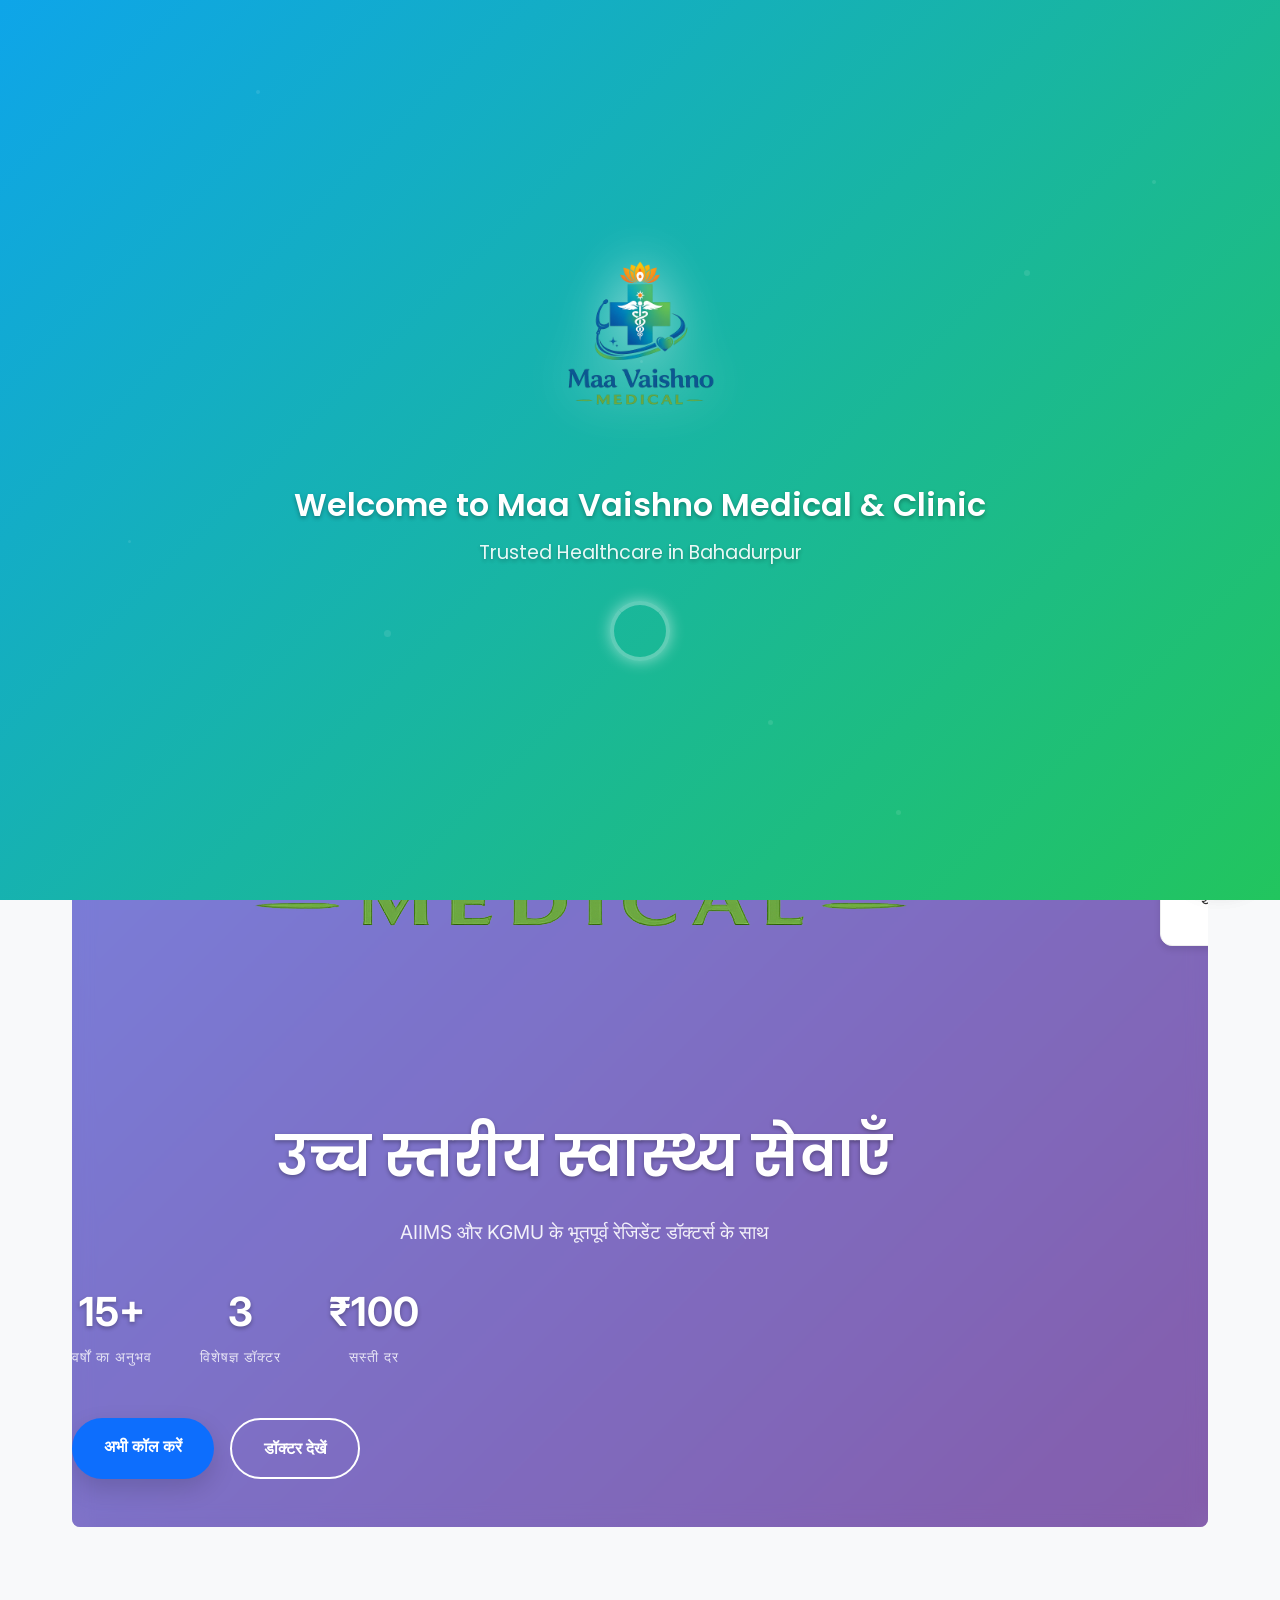
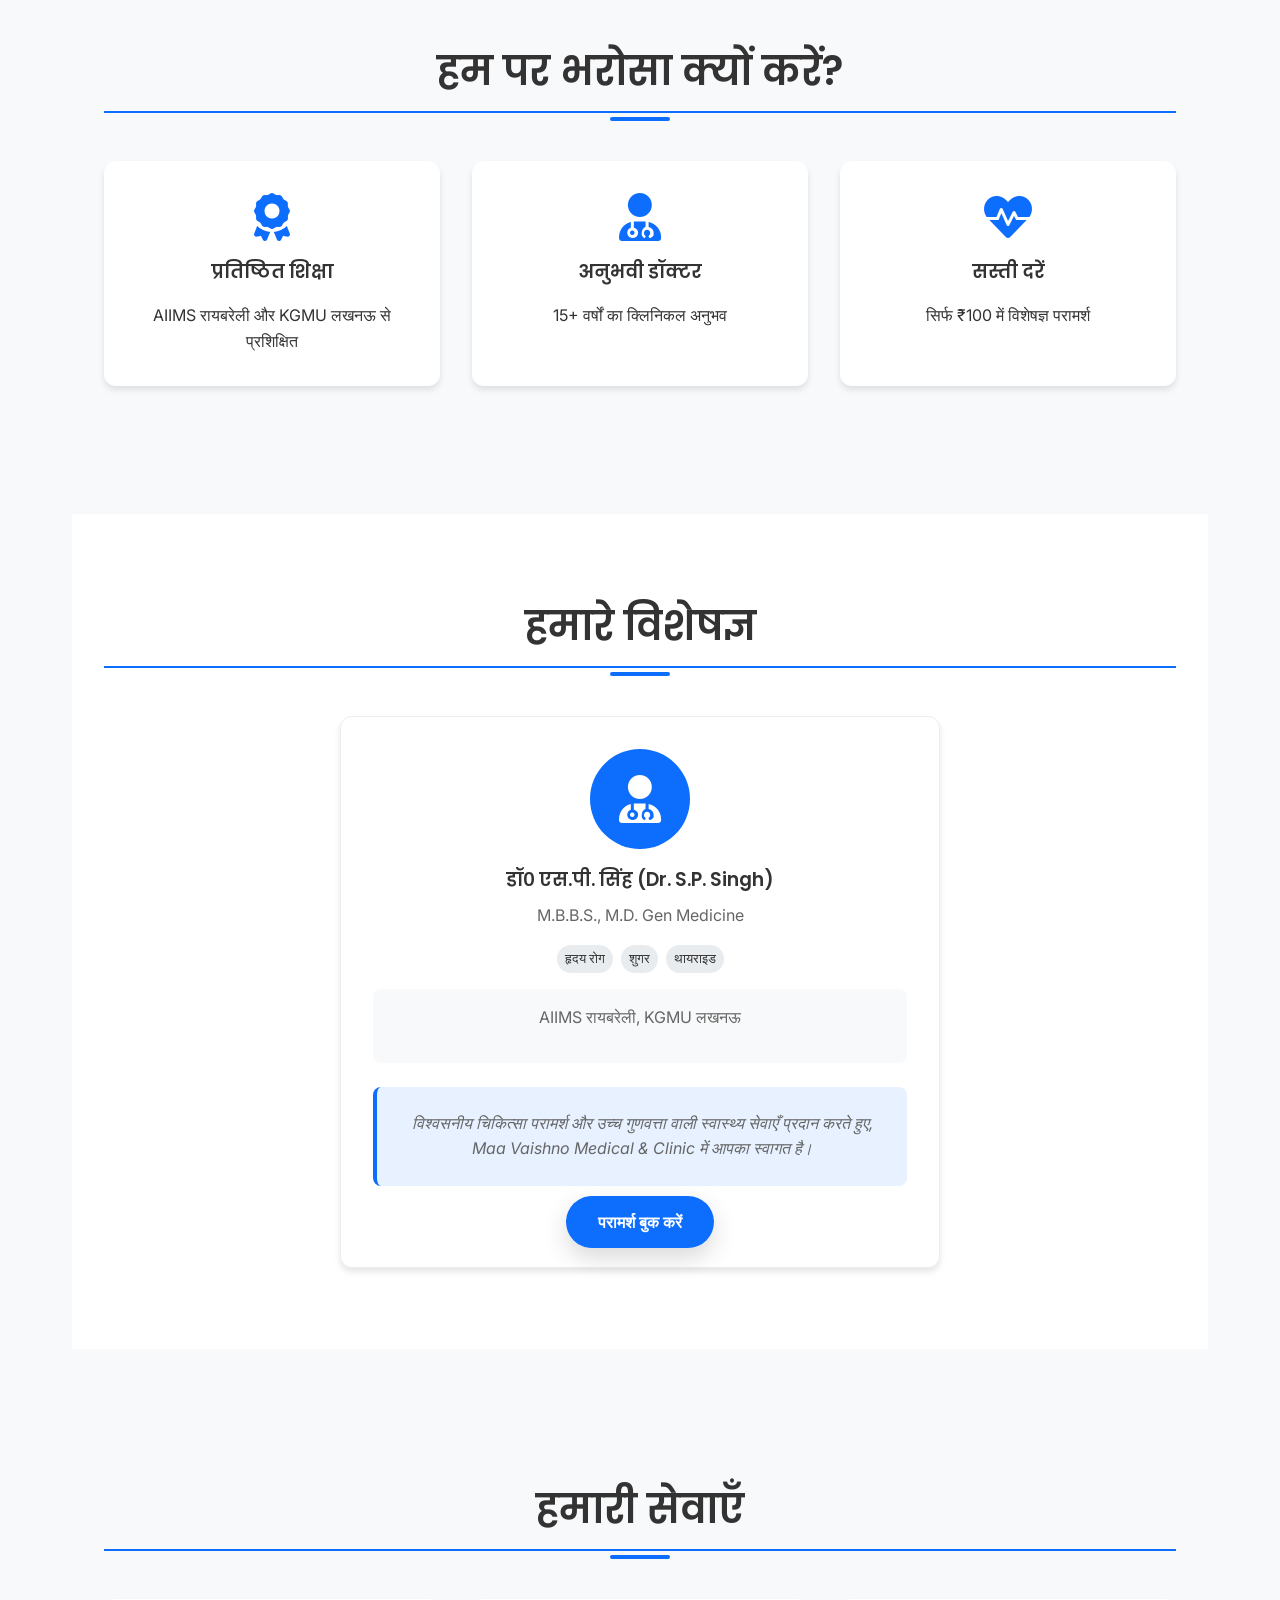
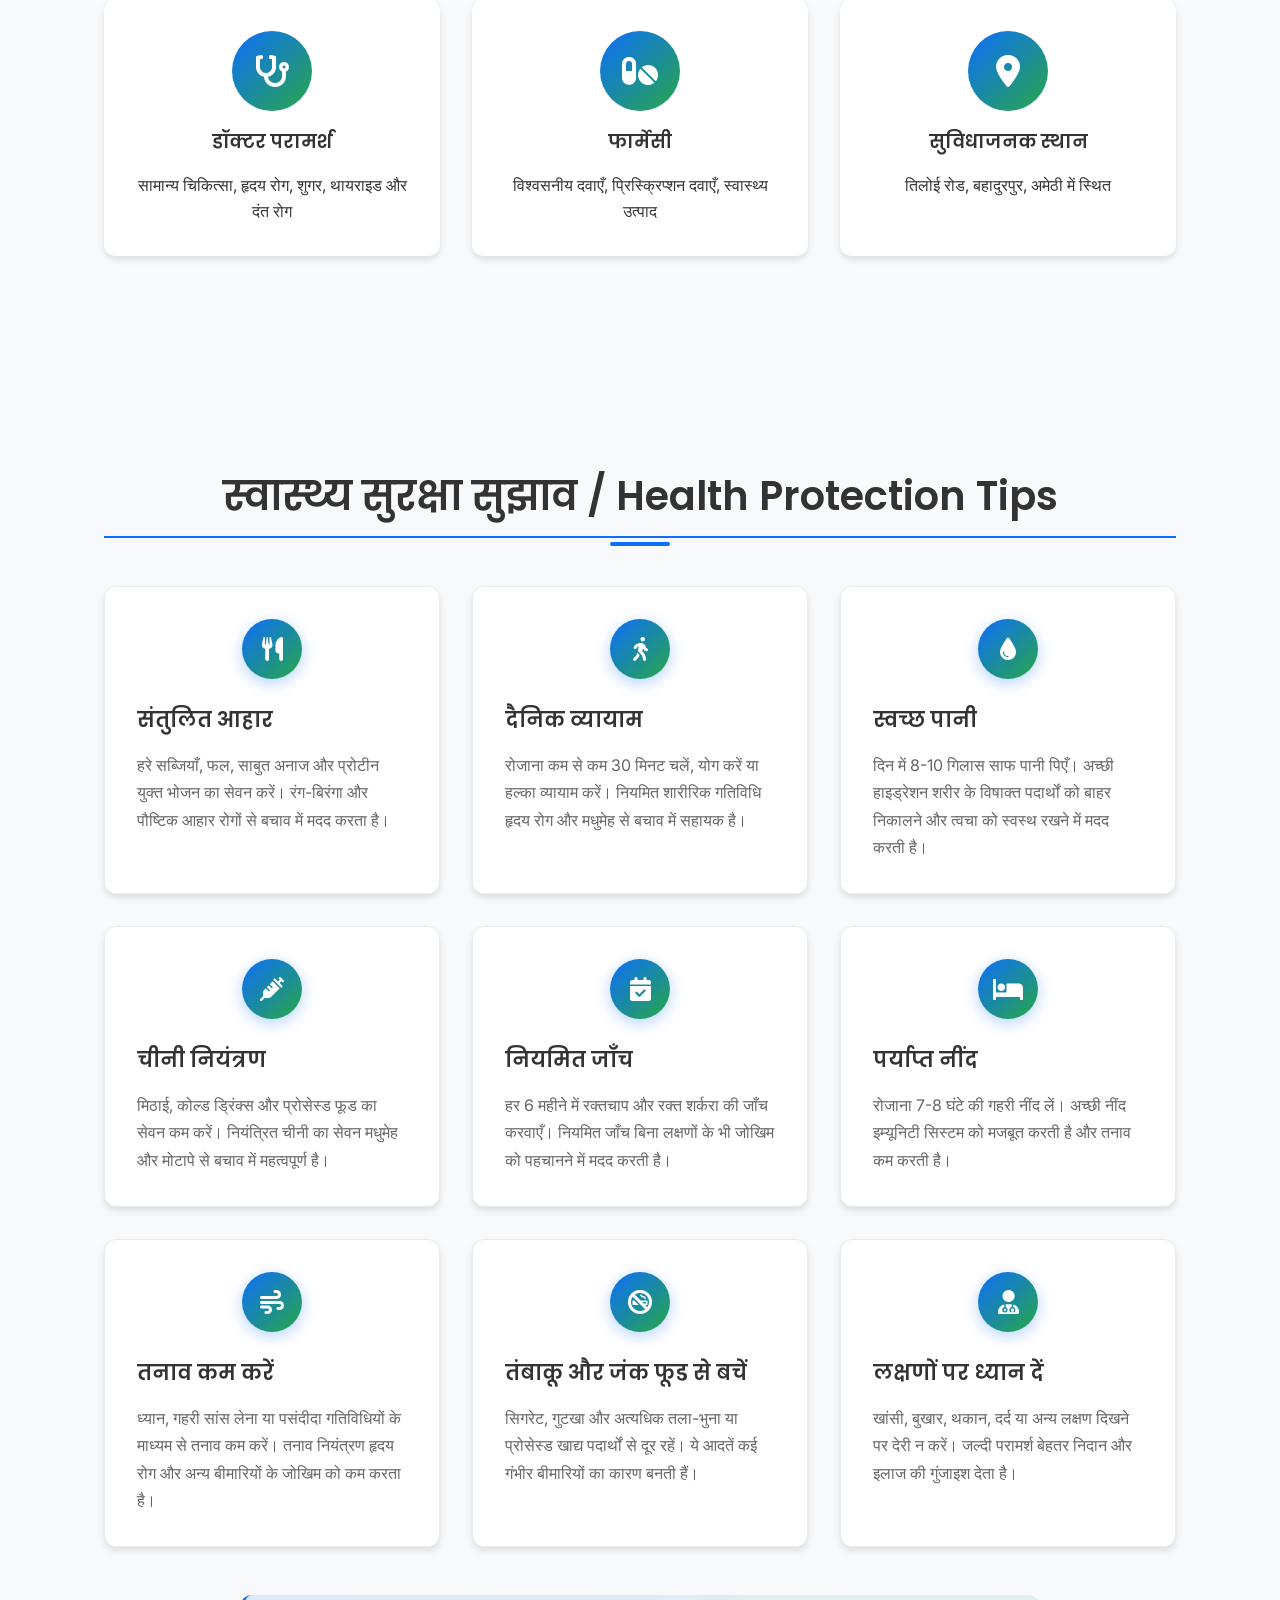
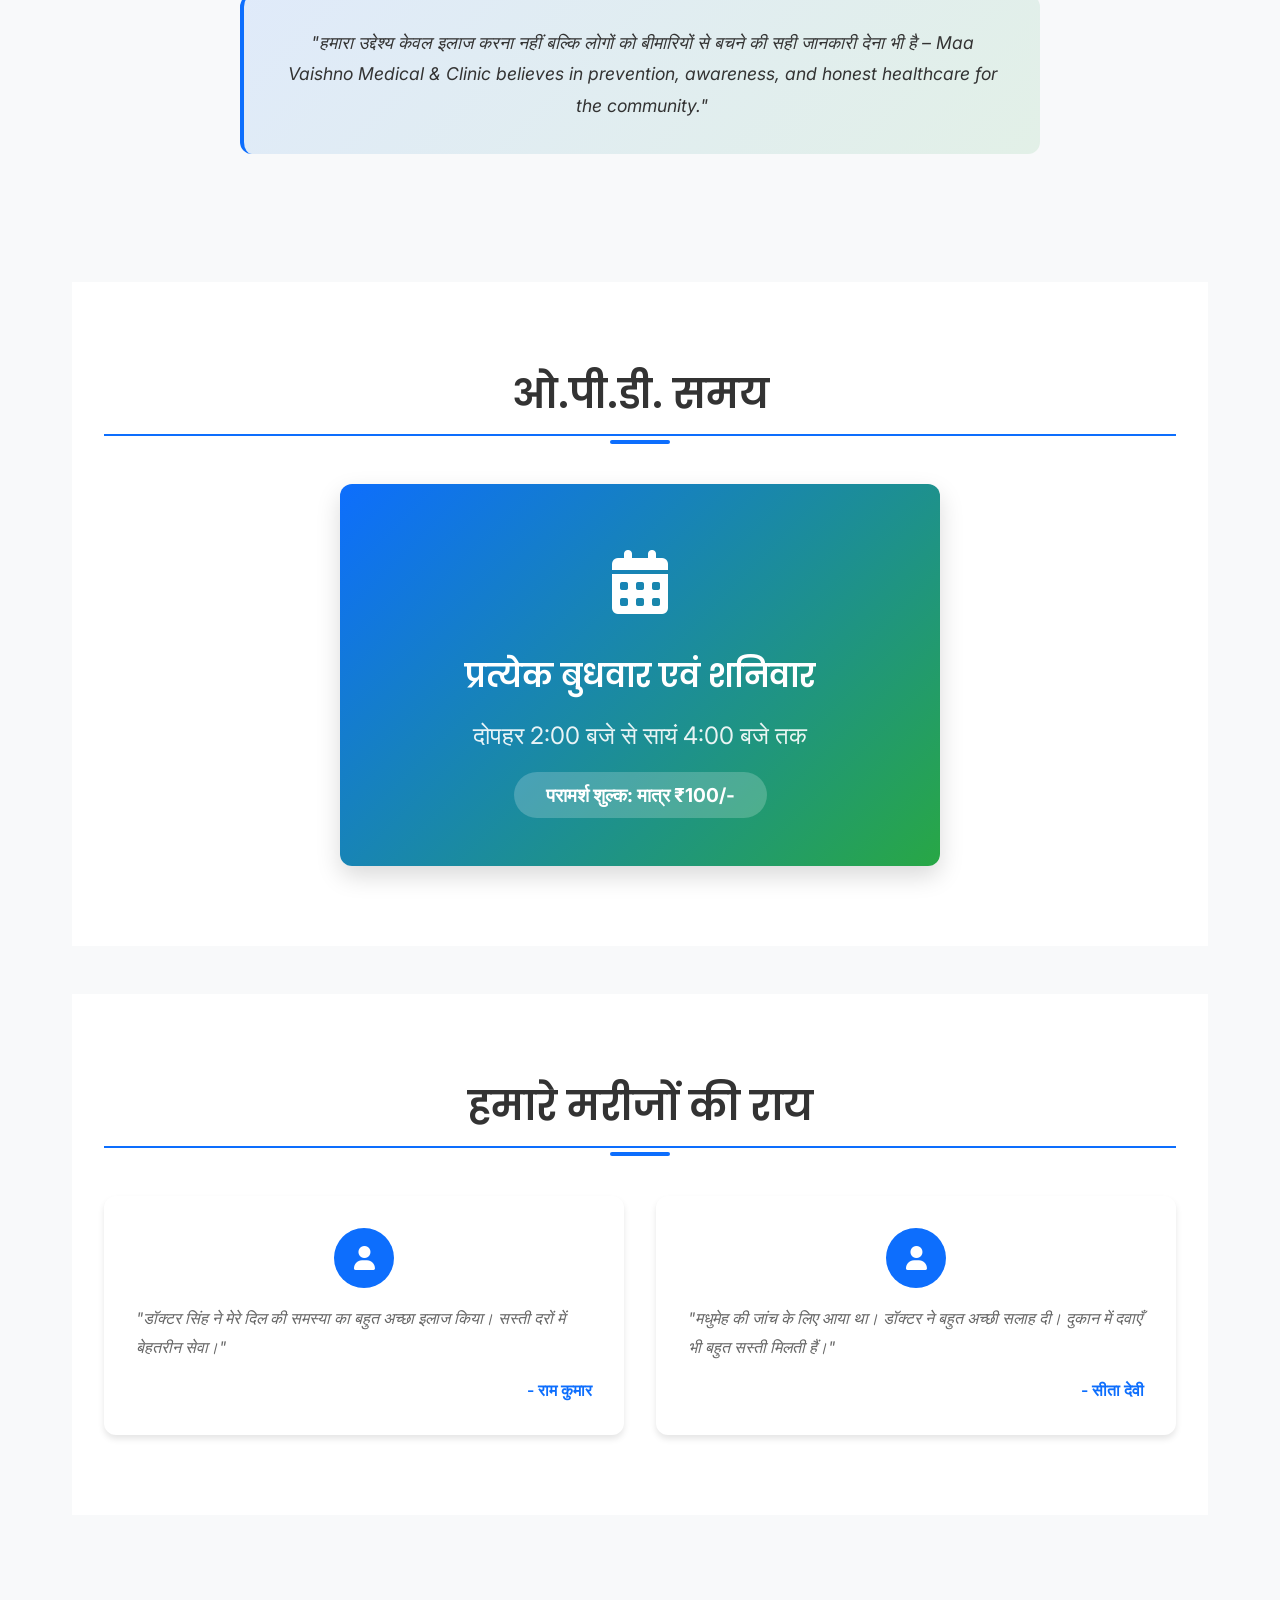
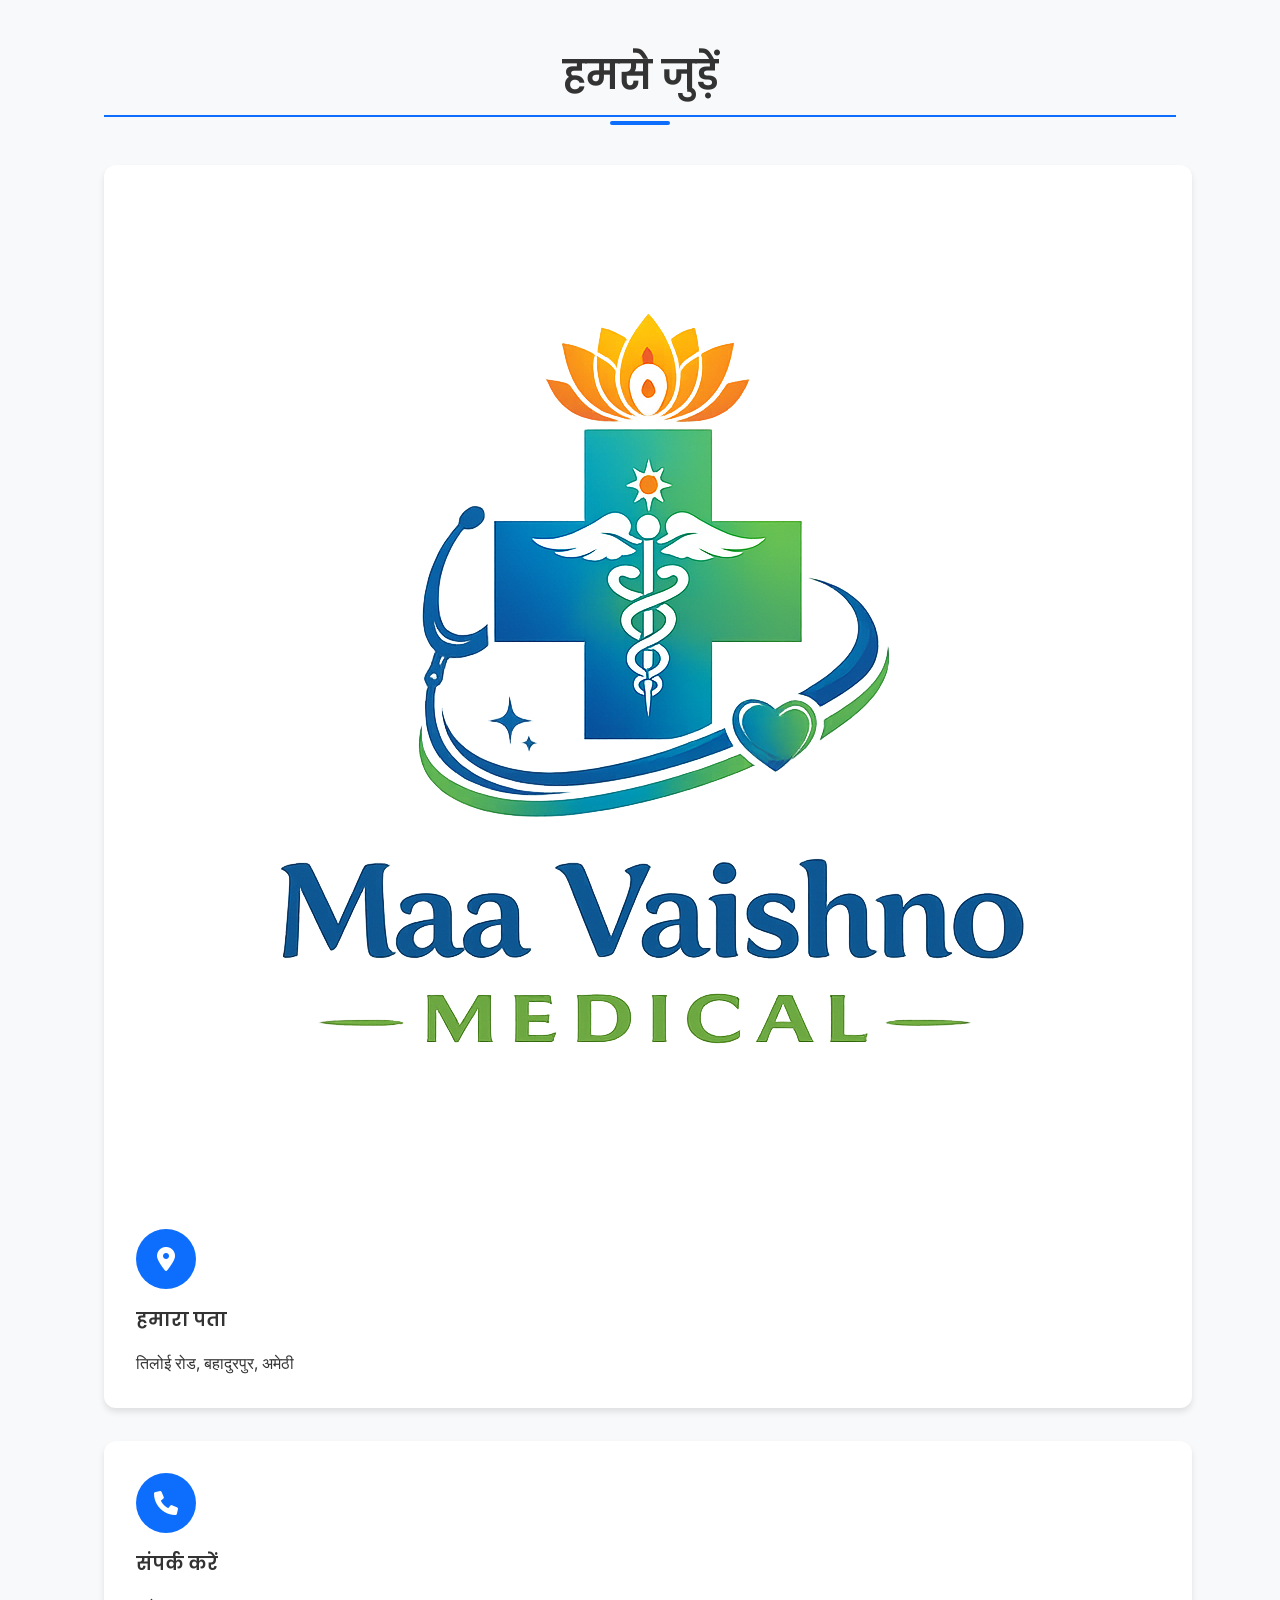
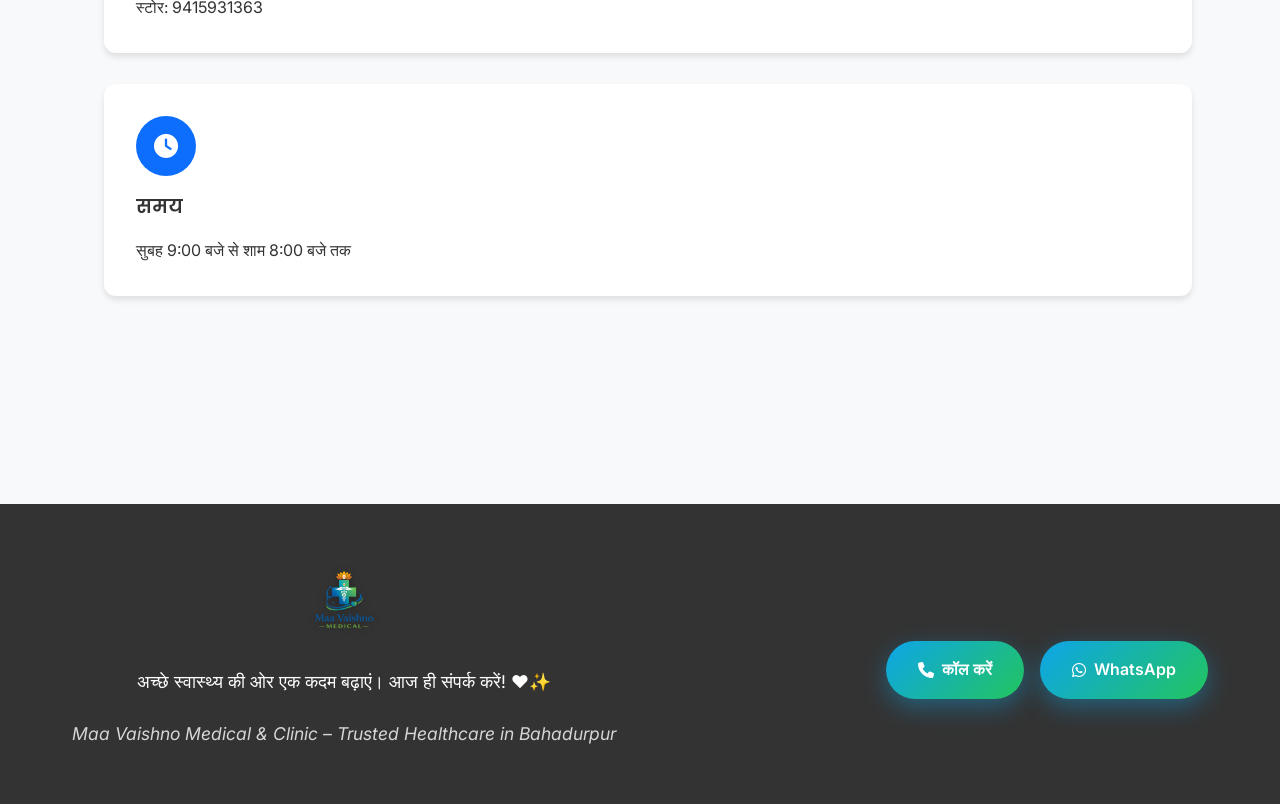
==== commit 68920011: "Optimize logo sizing for professional medical website appearance" ====
--- a/index.html
+++ b/index.html
@@ -32,9 +32,9 @@
         </div>
         
         <div class="splash-content">
-        <div class="logo-container">
-            <img src="logo.png" alt="Clinic Logo" class="splash-logo">
-        </div>
+            <div class="logo-container">
+                <img src="website logo.png" alt="Maa Vaishno Medical & Clinic" class="logo">
+            </div>
             
             <div class="welcome-text">
                 Welcome to Maa Vaishno Medical & Clinic<br>
--- a/styles.css
+++ b/styles.css
@@ -256,23 +256,16 @@
     padding: 0 15px;
 }
 
-.navbar-logo {
-    max-height: 60px;
-    width: auto;
+.nav-logo-img {
+    max-width: 120px;
+    height: auto;
     transition: all 0.3s ease;
     filter: drop-shadow(0 2px 4px rgba(0,0,0,0.1));
 }
 
-.navbar-logo:hover {
+.nav-logo-img:hover {
     transform: scale(1.05) translateY(-2px);
     filter: drop-shadow(0 4px 8px rgba(0,0,0,0.2));
-}
-
-/* Mobile responsive navbar logo */
-@media (max-width: 768px) {
-    .navbar-logo {
-        max-height: 40px;
-    }
 }
 
 .nav-menu {
@@ -1052,25 +1045,6 @@
     gap: 3rem;
 }
 
-.contact-logo {
-    max-height: 70px;
-    width: auto;
-    transition: all 0.3s ease;
-    filter: drop-shadow(0 2px 4px rgba(0,0,0,0.3));
-}
-
-.contact-logo:hover {
-    transform: scale(1.05) translateY(-2px);
-    filter: drop-shadow(0 4px 8px rgba(0,0,0,0.5));
-}
-
-/* Mobile responsive contact logo */
-@media (max-width: 768px) {
-    .contact-logo {
-        max-height: 50px;
-    }
-}
-
 .contact-info {
     display: grid;
     gap: 2rem;
@@ -1275,19 +1249,12 @@
     transform-style: preserve-3d;
 }
 
-.hero-logo {
-    max-height: 160px;
-    width: auto;
+.logo {
+    width: 200px;
+    height: 200px;
     animation: logo3DAnimation 2.5s ease-out;
     filter: drop-shadow(0 0 25px rgba(255, 255, 255, 0.6));
     will-change: transform, box-shadow;
-}
-
-/* Mobile responsive hero logo */
-@media (max-width: 768px) {
-    .hero-logo {
-        max-height: 120px;
-    }
 }
 
 @keyframes logo3DAnimation {
@@ -1321,21 +1288,6 @@
     }
 }
 
-.splash-logo {
-    max-height: 160px;
-    width: auto;
-    animation: logo3DAnimation 2.5s ease-out;
-    filter: drop-shadow(0 0 25px rgba(255, 255, 255, 0.6));
-    will-change: transform, box-shadow;
-}
-
-/* Mobile responsive splash logo */
-@media (max-width: 768px) {
-    .splash-logo {
-        max-height: 120px;
-    }
-}
-
 .logo {
     animation: logo3DAnimation 2.5s ease-out, glowPulse 3s ease-in-out infinite;
 }
@@ -1350,10 +1302,6 @@
         transform: scale(1.05) translateY(-10px) rotate(5deg);
         opacity: 0.95;
     }
-}
-
-.splash-logo {
-    animation: logo3DAnimation 2.5s ease-out, glowPulse 3s ease-in-out infinite, enhancedLogoFloat 4s ease-in-out infinite;
 }
 
 .logo {
@@ -1458,8 +1406,8 @@
 }
 
 .footer-logo-img {
-    max-height: 80px;
-    width: auto;
+    max-width: 80px;
+    height: auto;
     transition: all 0.3s ease;
     filter: drop-shadow(0 2px 4px rgba(0,0,0,0.3));
 }
@@ -1467,13 +1415,6 @@
 .footer-logo-img:hover {
     transform: scale(1.1) translateY(-2px);
     filter: drop-shadow(0 4px 8px rgba(0,0,0,0.5));
-}
-
-/* Mobile responsive footer logo */
-@media (max-width: 768px) {
-    .footer-logo-img {
-        max-height: 60px;
-    }
 }
 
 .footer-branding p {
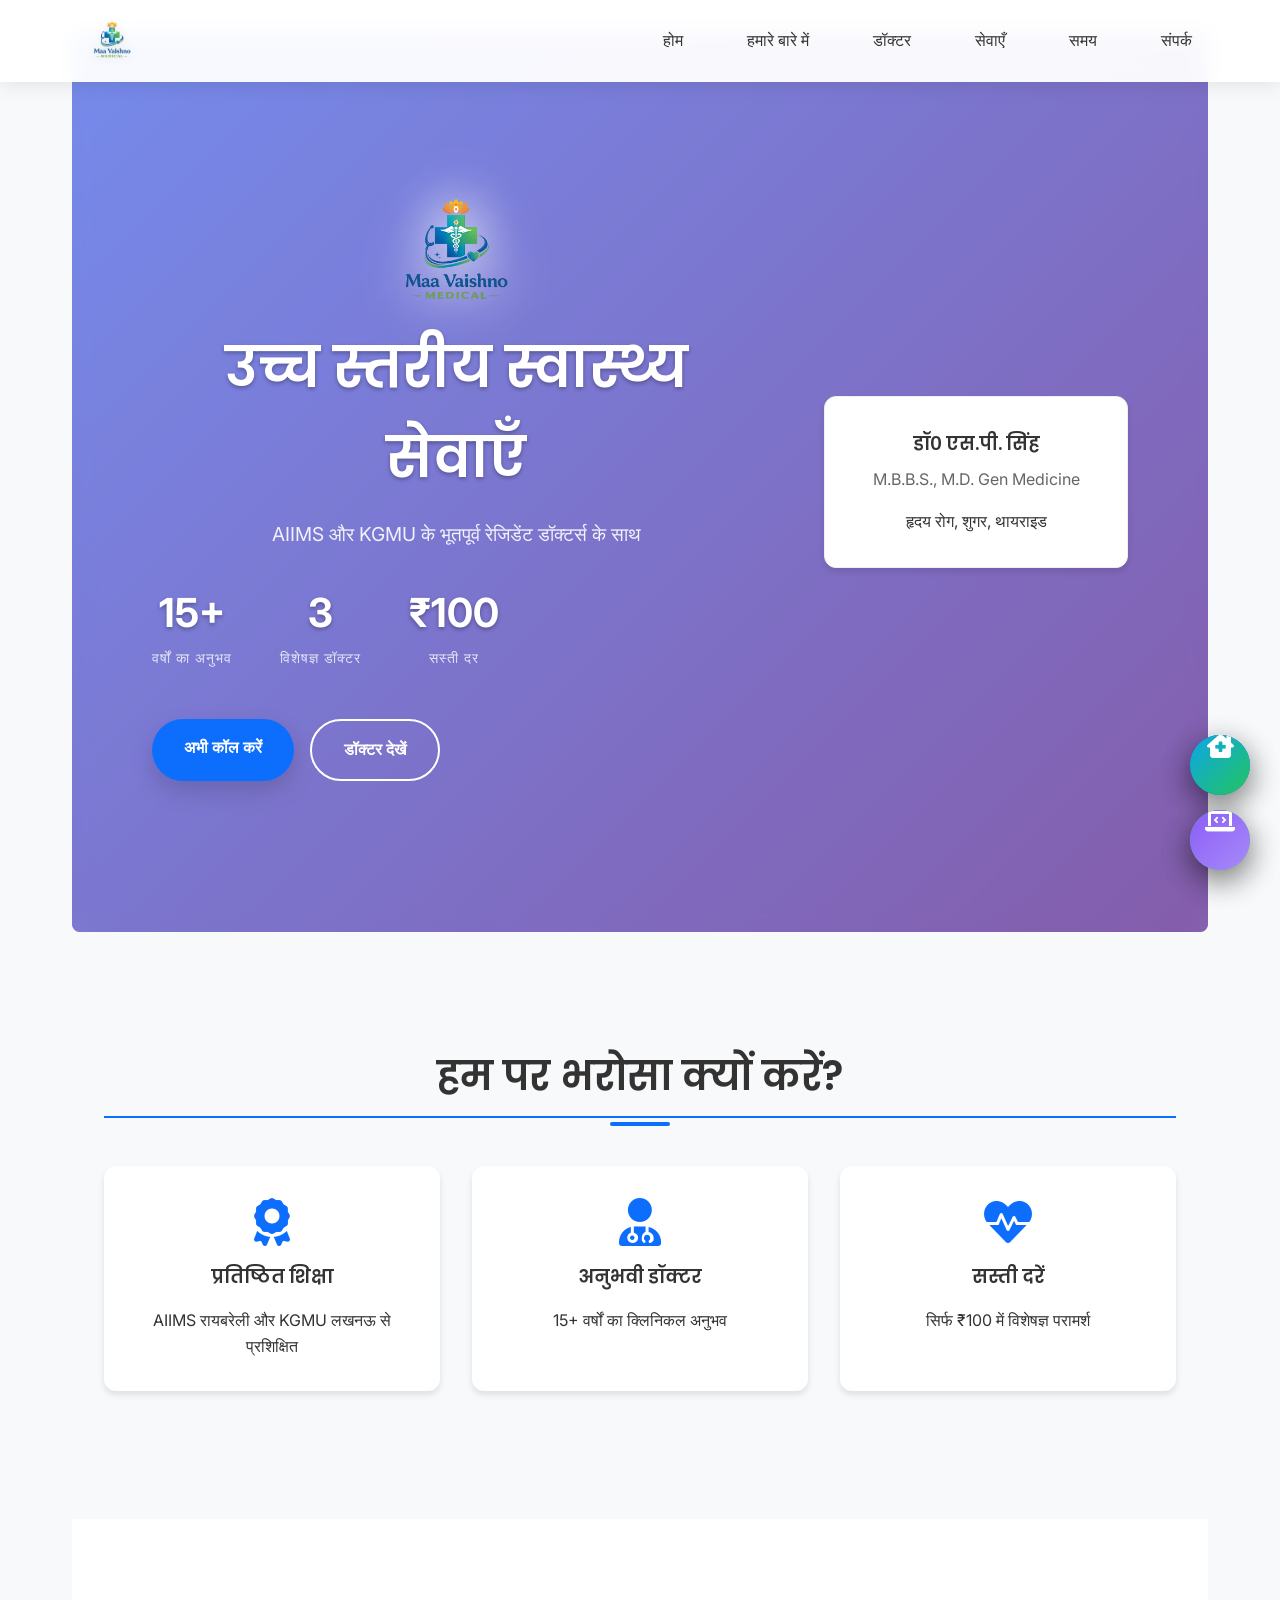
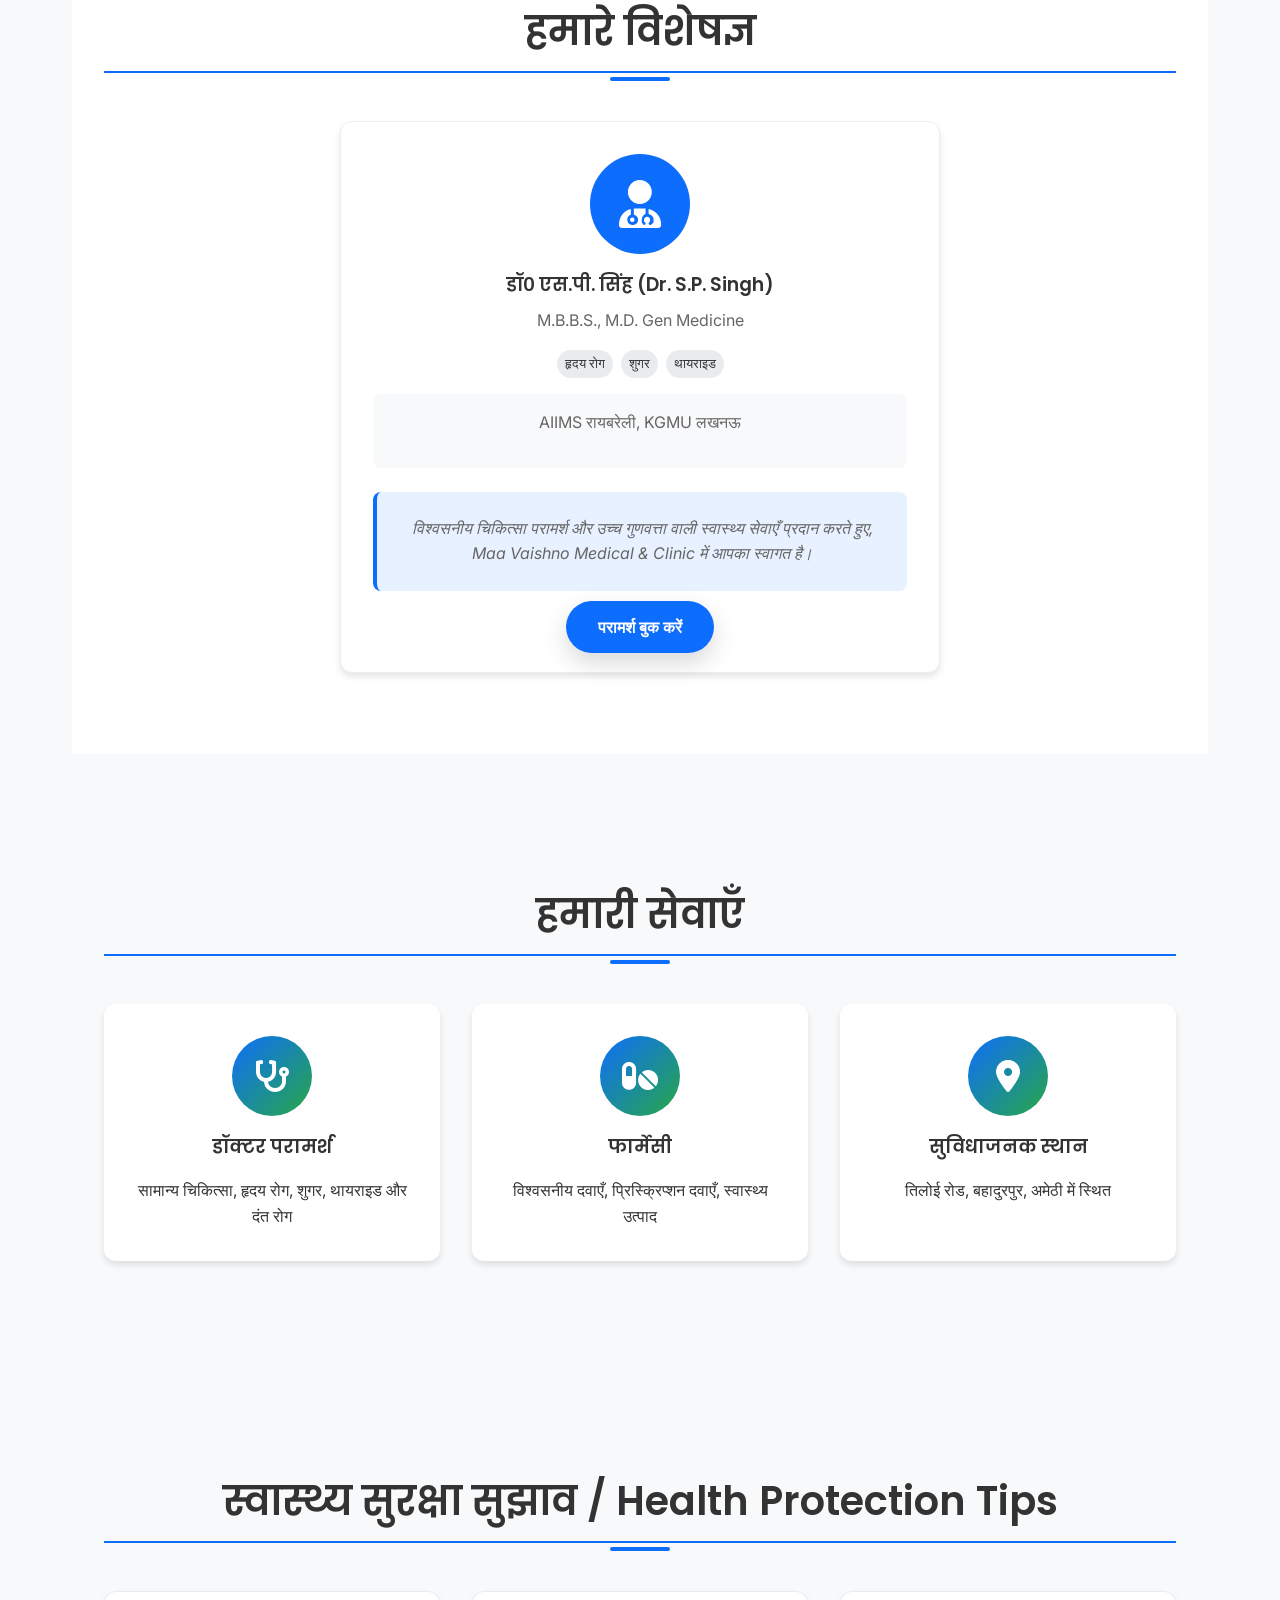
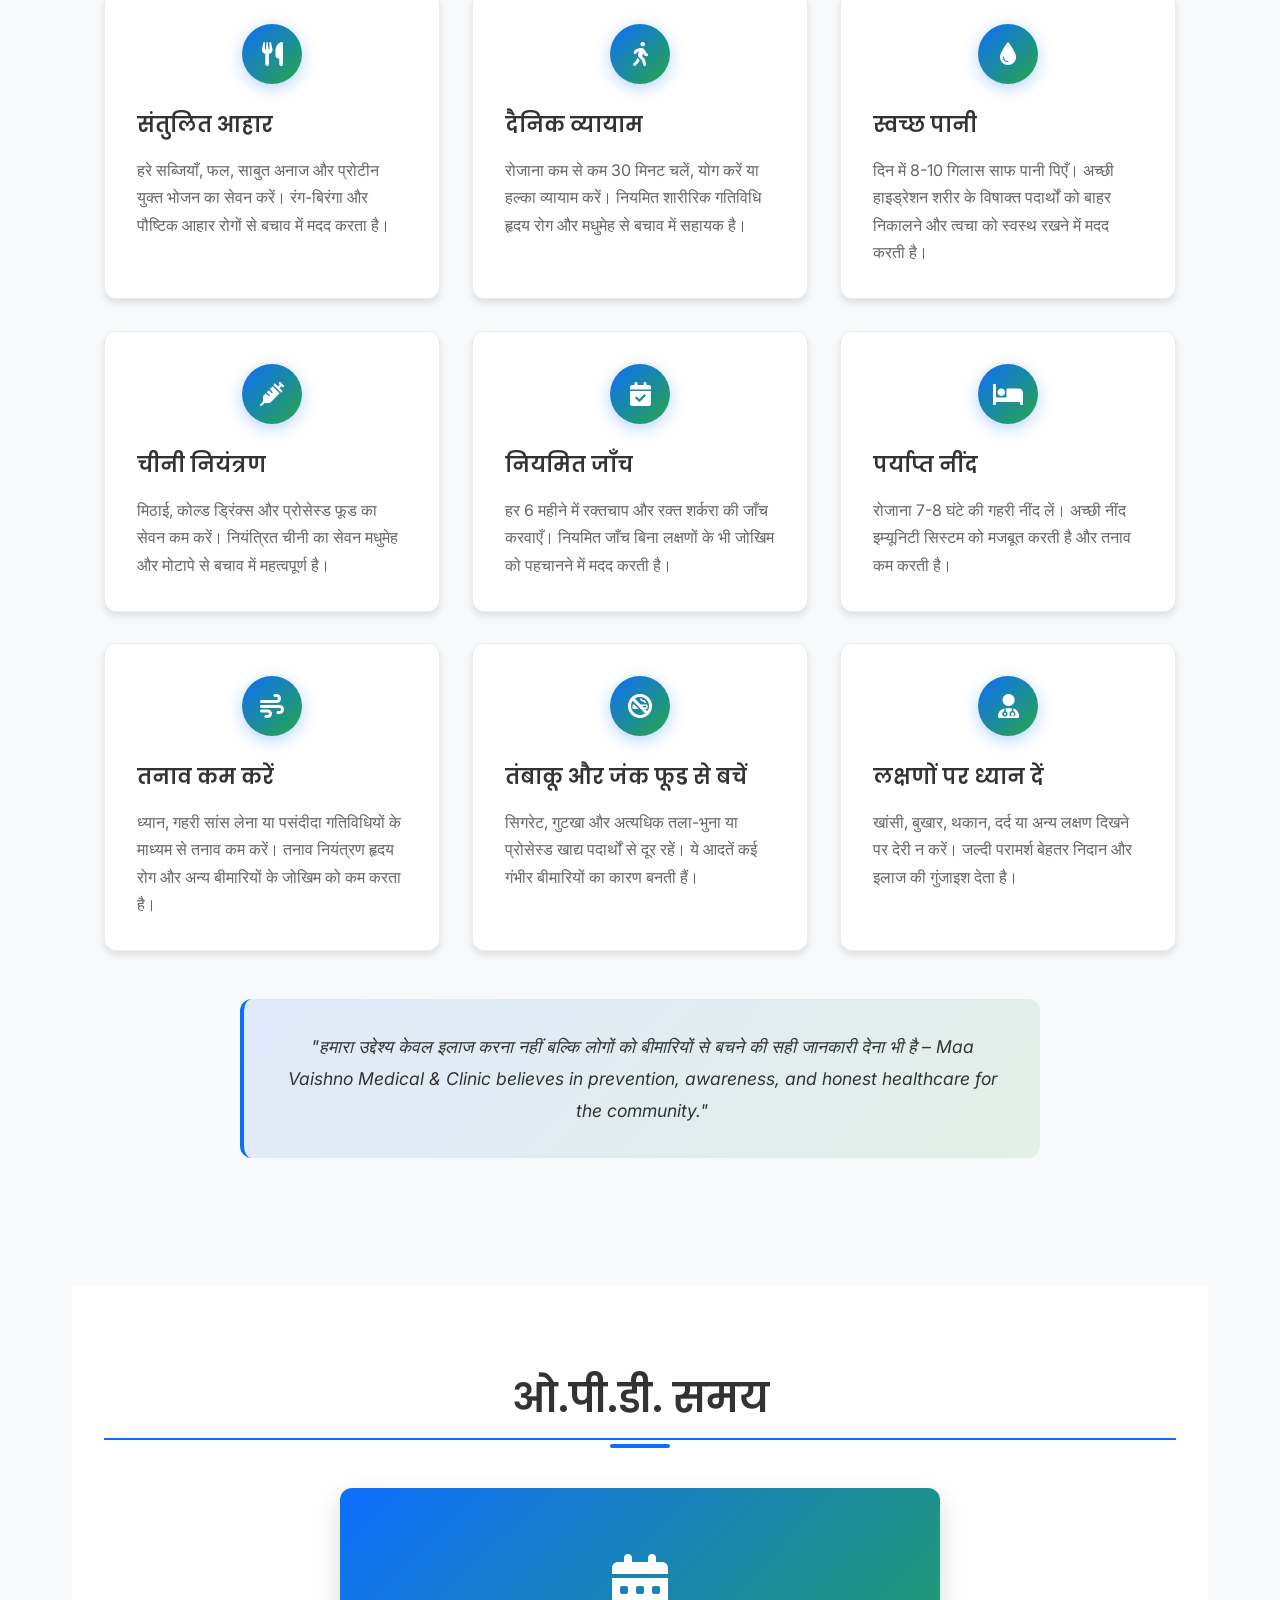
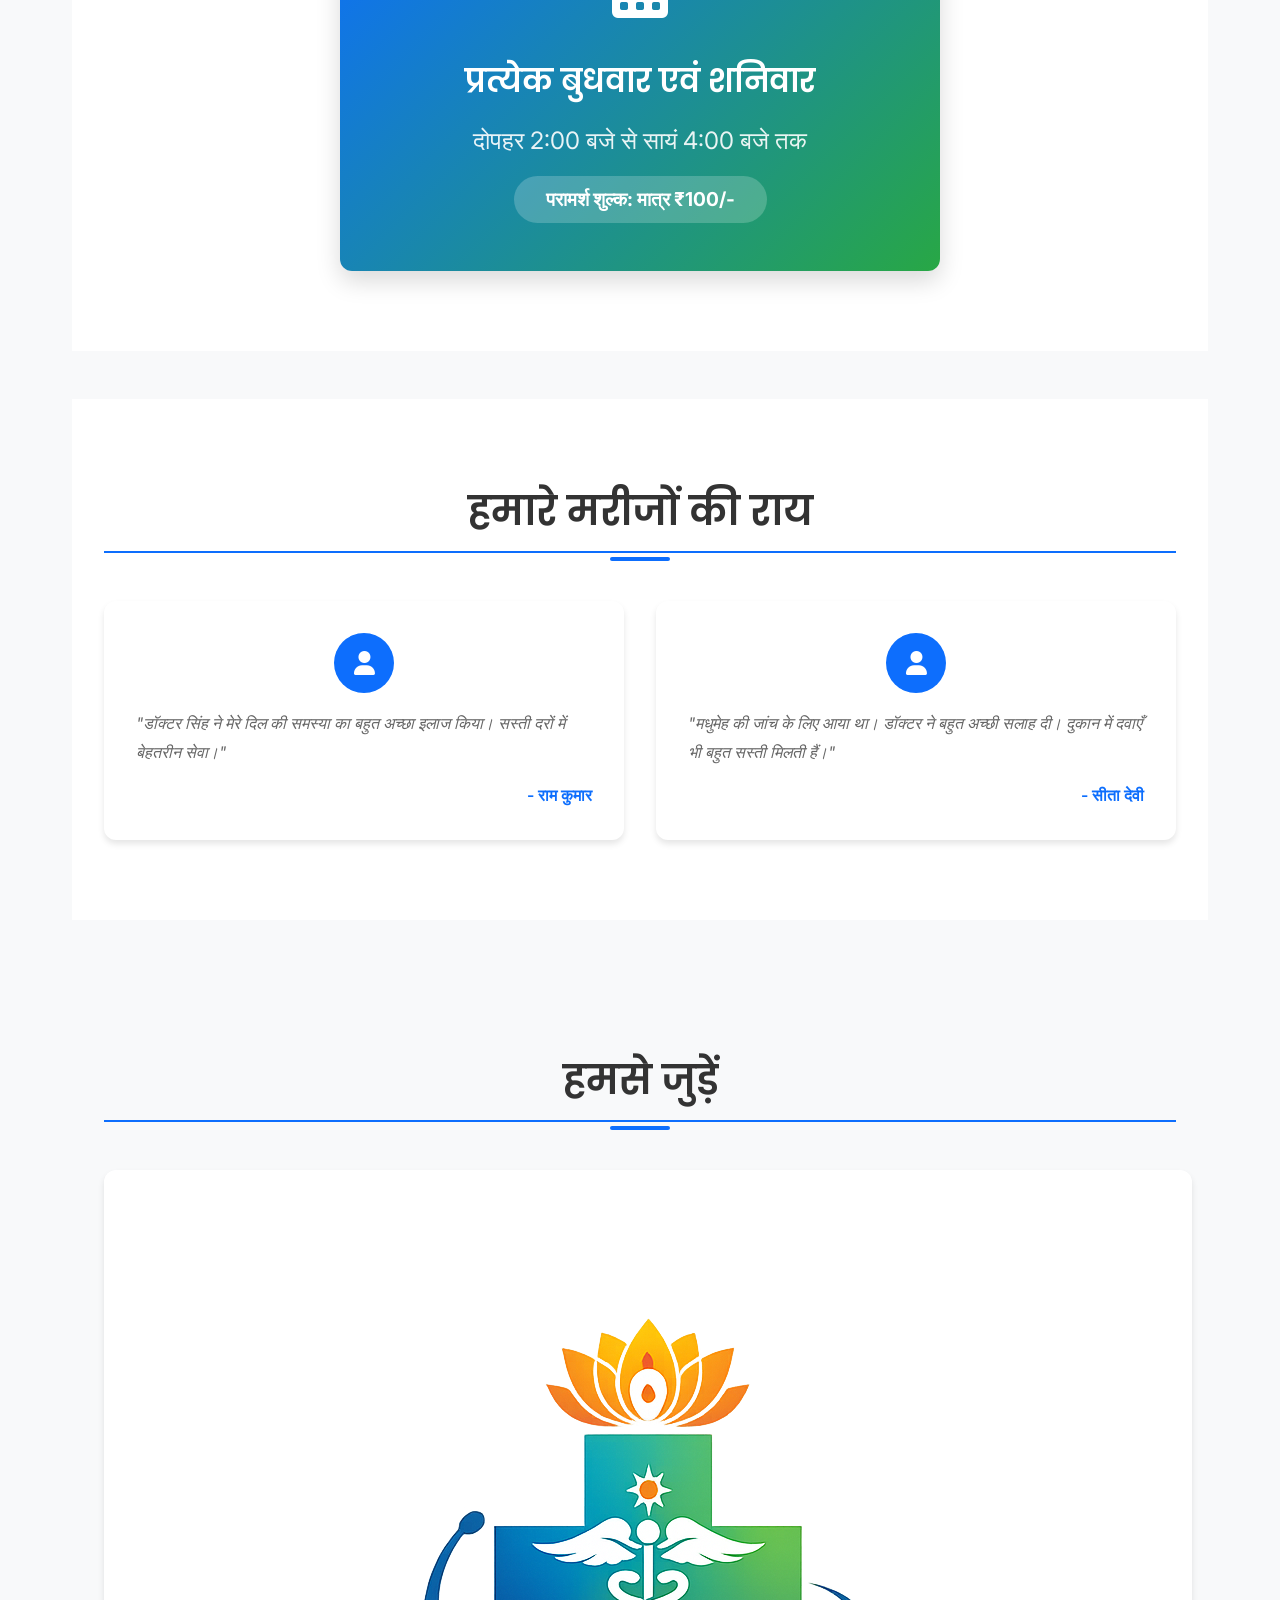
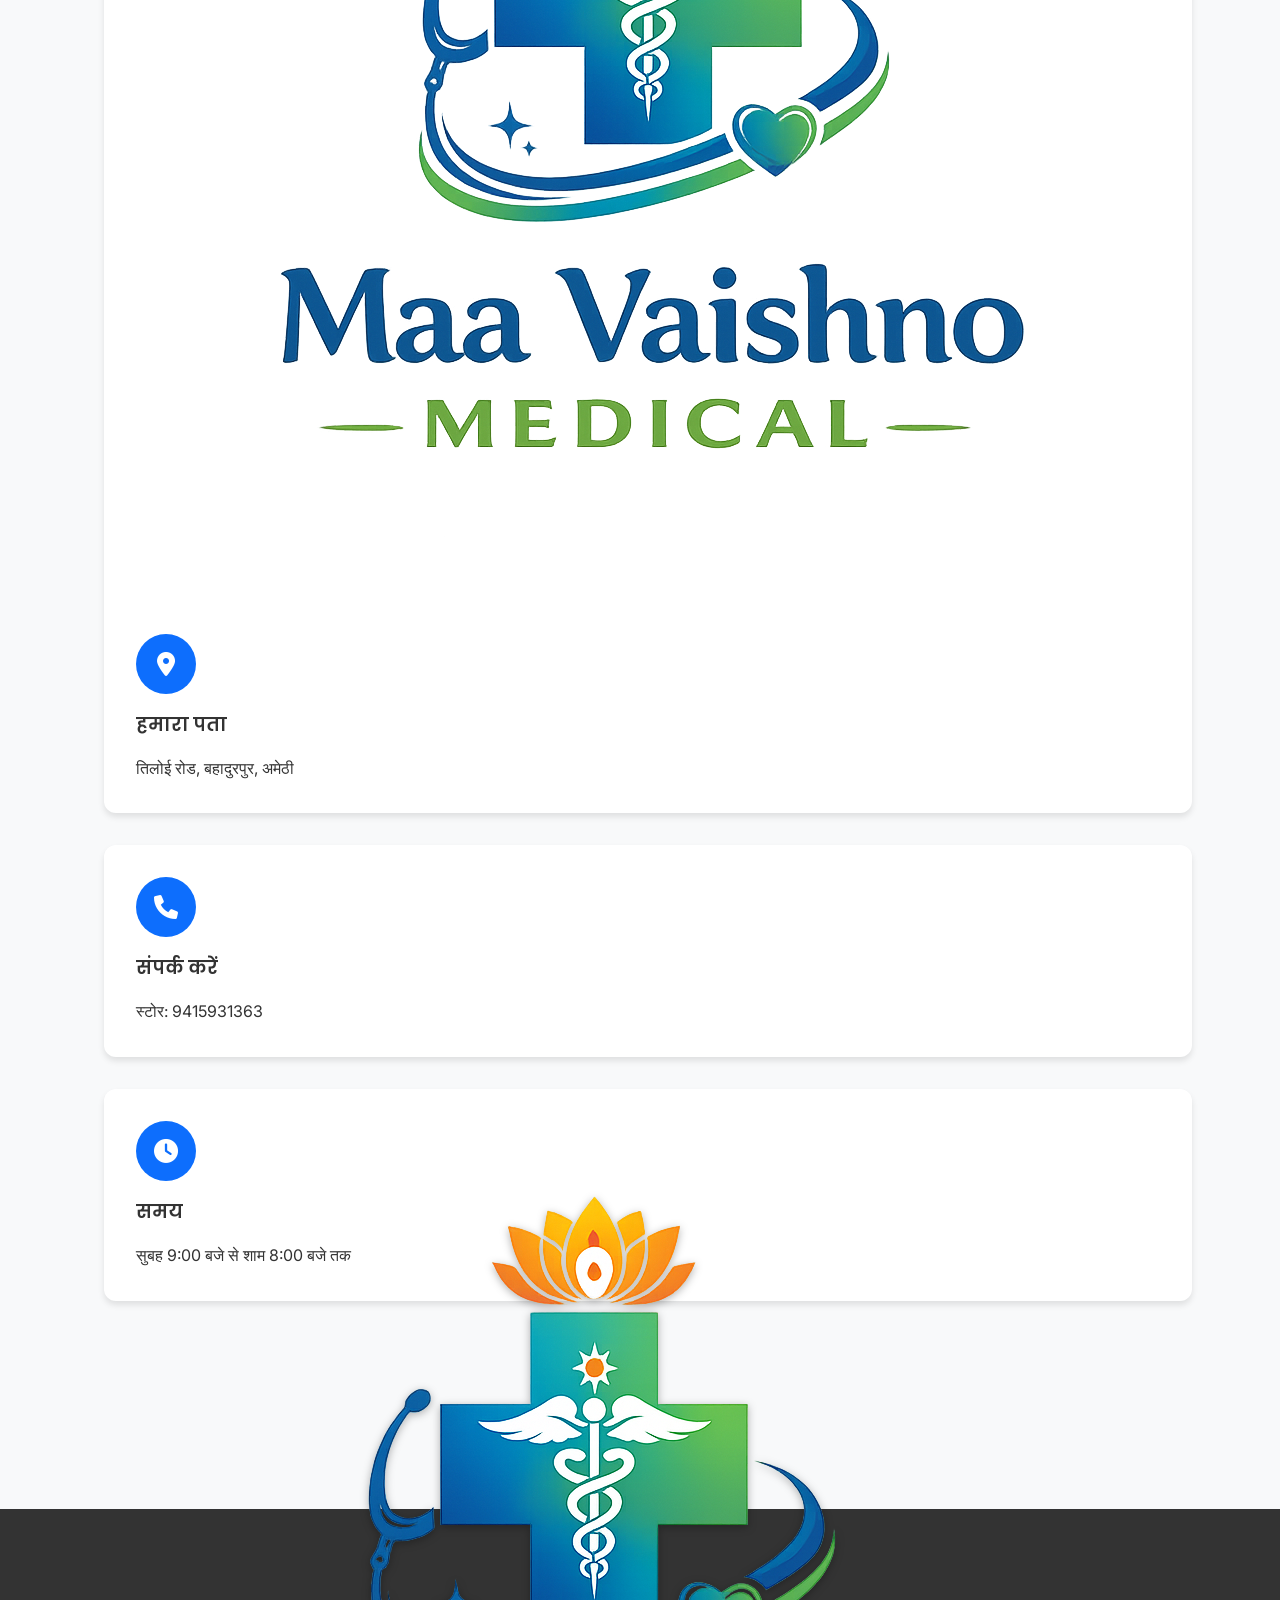
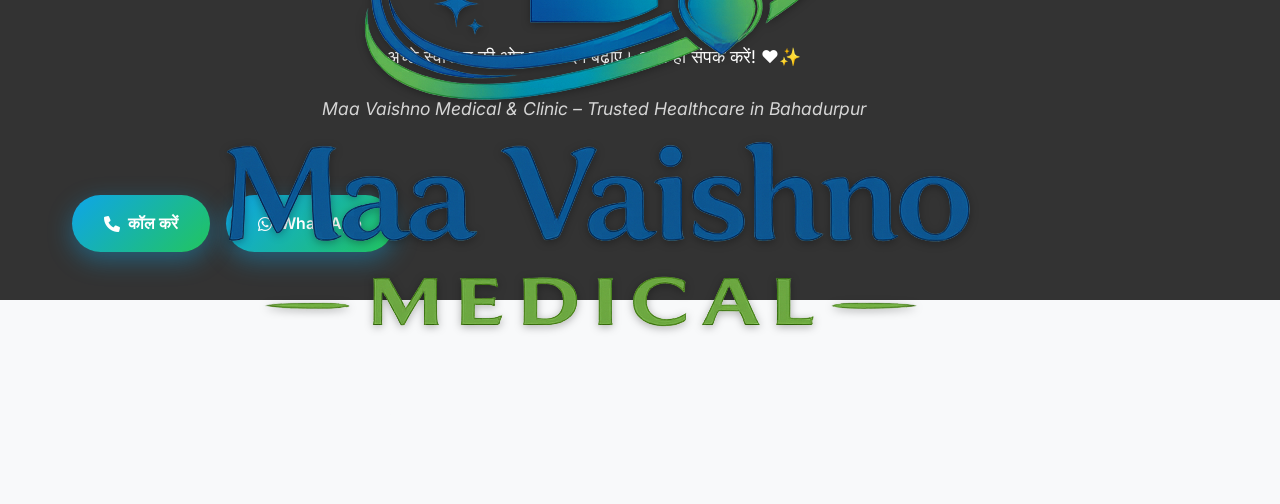
==== commit c531f937: "Enhanced website with improved logo styling, welcome splash screen, responsive design, and modern UI" ====
--- a/index.html
+++ b/index.html
@@ -33,7 +33,7 @@
         
         <div class="splash-content">
             <div class="logo-container">
-                <img src="website logo.png" alt="Maa Vaishno Medical & Clinic" class="logo">
+                <img src="website logo.png" alt="Maa Vaishno Medical & Clinic" class="splash-logo">
             </div>
             
             <div class="welcome-text">
@@ -59,7 +59,7 @@
     <nav class="navbar">
         <div class="nav-container">
             <div class="nav-logo">
-                <img src="website logo.png" alt="Maa Vaishno Medical & Clinic" class="nav-logo-img">
+                <img src="website logo.png" alt="Maa Vaishno Medical & Clinic" class="navbar-logo">
             </div>
             <ul class="nav-menu">
                 <li><a href="#hero" class="nav-link">होम</a></li>
@@ -83,7 +83,7 @@
             <div class="hero-content">
                 <div class="hero-text fadeUp">
                     <div class="hero-logo">
-                        <img src="website logo.png" alt="Maa Vaishno Medical & Clinic" class="hero-logo-img">
+                        <img src="website logo.png" alt="Maa Vaishno Medical & Clinic" class="hero-logo">
                     </div>
                     <h1>उच्च स्तरीय स्वास्थ्य सेवाएँ</h1>
                     <p>AIIMS और KGMU के भूतपूर्व रेजिडेंट डॉक्टर्स के साथ</p>
--- a/styles.css
+++ b/styles.css
@@ -256,14 +256,14 @@
     padding: 0 15px;
 }
 
-.nav-logo-img {
-    max-width: 120px;
-    height: auto;
+.navbar-logo {
+    height: 50px;
+    width: auto;
     transition: all 0.3s ease;
     filter: drop-shadow(0 2px 4px rgba(0,0,0,0.1));
 }
 
-.nav-logo-img:hover {
+.navbar-logo:hover {
     transform: scale(1.05) translateY(-2px);
     filter: drop-shadow(0 4px 8px rgba(0,0,0,0.2));
 }
@@ -1249,9 +1249,29 @@
     transform-style: preserve-3d;
 }
 
-.logo {
-    width: 200px;
+.hero-logo {
+    height: 140px;
+    width: auto;
+    animation: logo3DAnimation 2.5s ease-out;
+    filter: drop-shadow(0 0 25px rgba(255, 255, 255, 0.6));
+    will-change: transform, box-shadow;
+}
+
+.footer-logo {
+    height: 70px;
+    width: auto;
+    transition: all 0.3s ease;
+    filter: drop-shadow(0 2px 4px rgba(0,0,0,0.3));
+}
+
+.footer-logo:hover {
+    transform: scale(1.1) translateY(-2px);
+    filter: drop-shadow(0 4px 8px rgba(0,0,0,0.5));
+}
+
+.splash-logo {
     height: 200px;
+    width: auto;
     animation: logo3DAnimation 2.5s ease-out;
     filter: drop-shadow(0 0 25px rgba(255, 255, 255, 0.6));
     will-change: transform, box-shadow;
@@ -1405,18 +1425,6 @@
     padding: 10px;
 }
 
-.footer-logo-img {
-    max-width: 80px;
-    height: auto;
-    transition: all 0.3s ease;
-    filter: drop-shadow(0 2px 4px rgba(0,0,0,0.3));
-}
-
-.footer-logo-img:hover {
-    transform: scale(1.1) translateY(-2px);
-    filter: drop-shadow(0 4px 8px rgba(0,0,0,0.5));
-}
-
 .footer-branding p {
     margin-bottom: 0.5rem;
     font-size: 1.1rem;
@@ -1531,6 +1539,25 @@
     100% {
         box-shadow: 0 10px 20px rgba(0,0,0,0.2);
         transform: scale(1);
+    }
+}
+
+/* Logo Responsive Design */
+@media (max-width: 768px) {
+    .navbar-logo {
+        height: 40px;
+    }
+    
+    .hero-logo {
+        height: 100px;
+    }
+    
+    .footer-logo {
+        height: 50px;
+    }
+    
+    .splash-logo {
+        height: 150px;
     }
 }
 
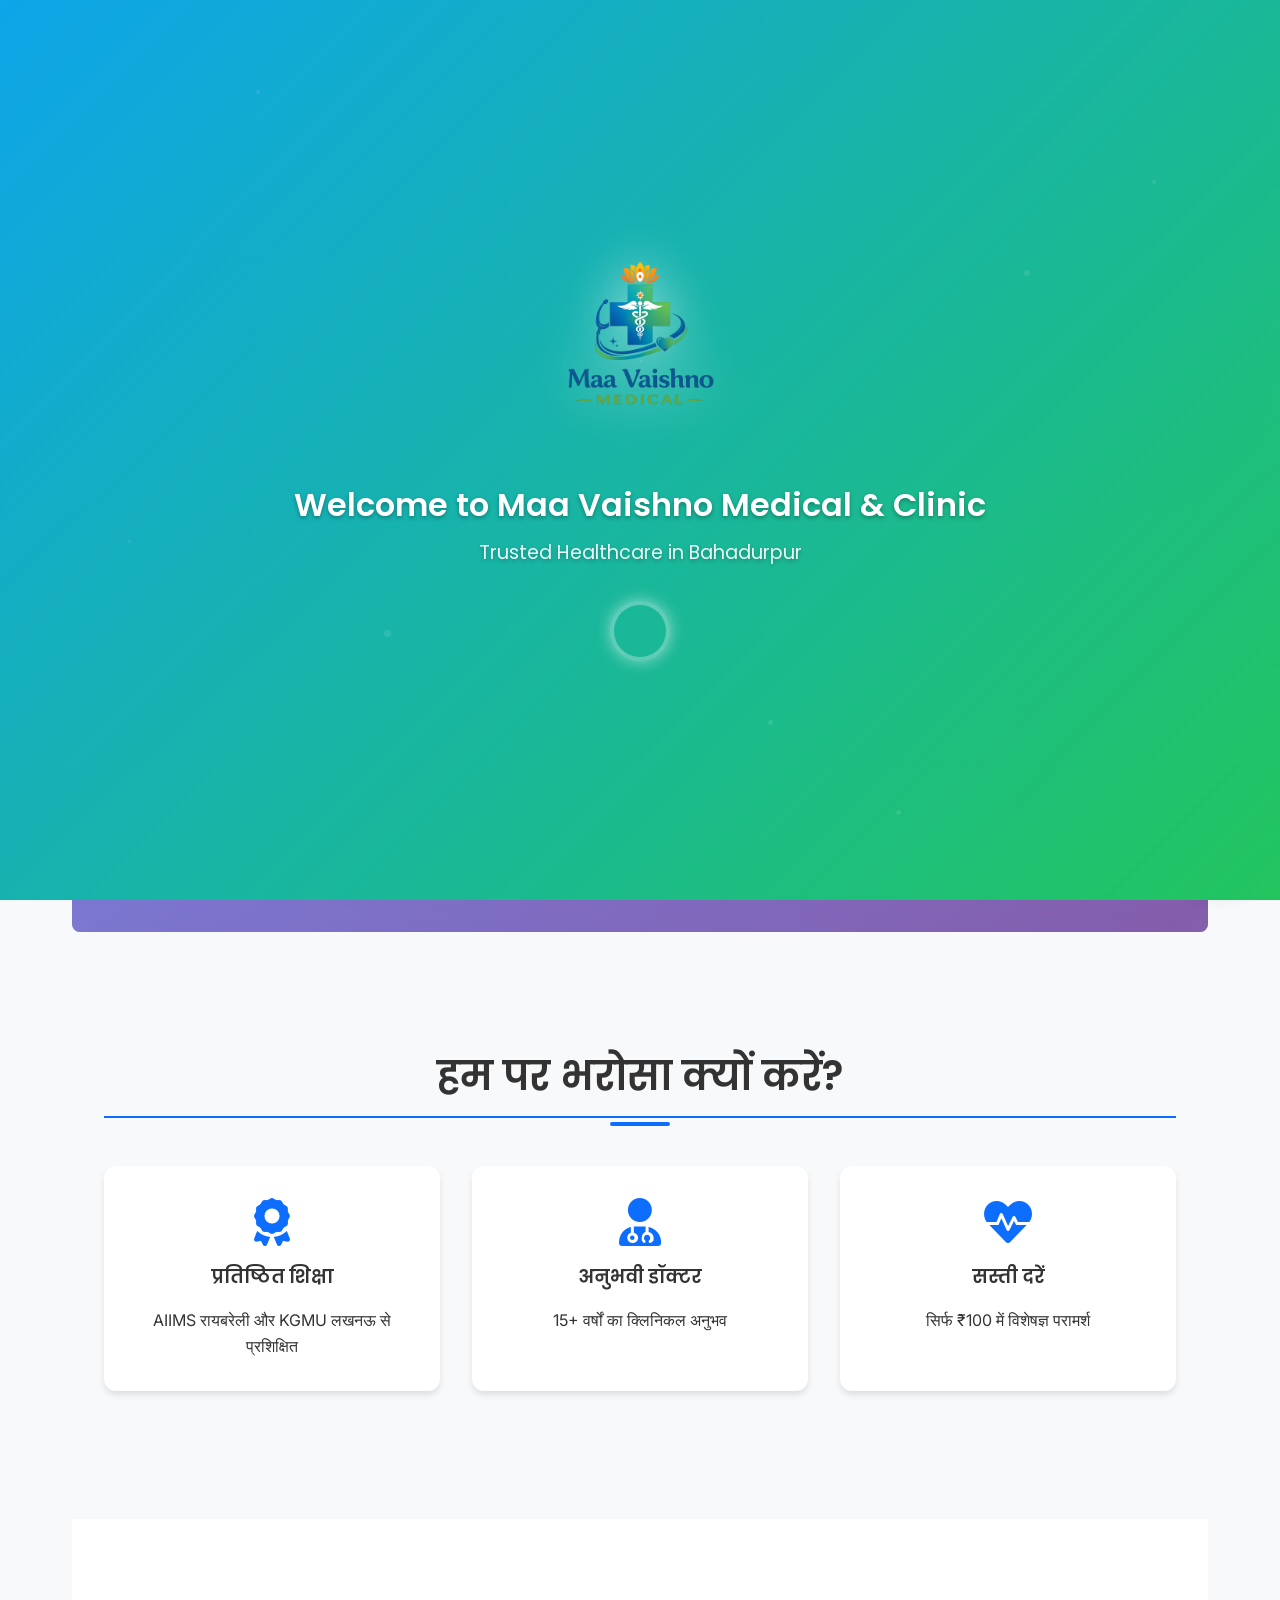
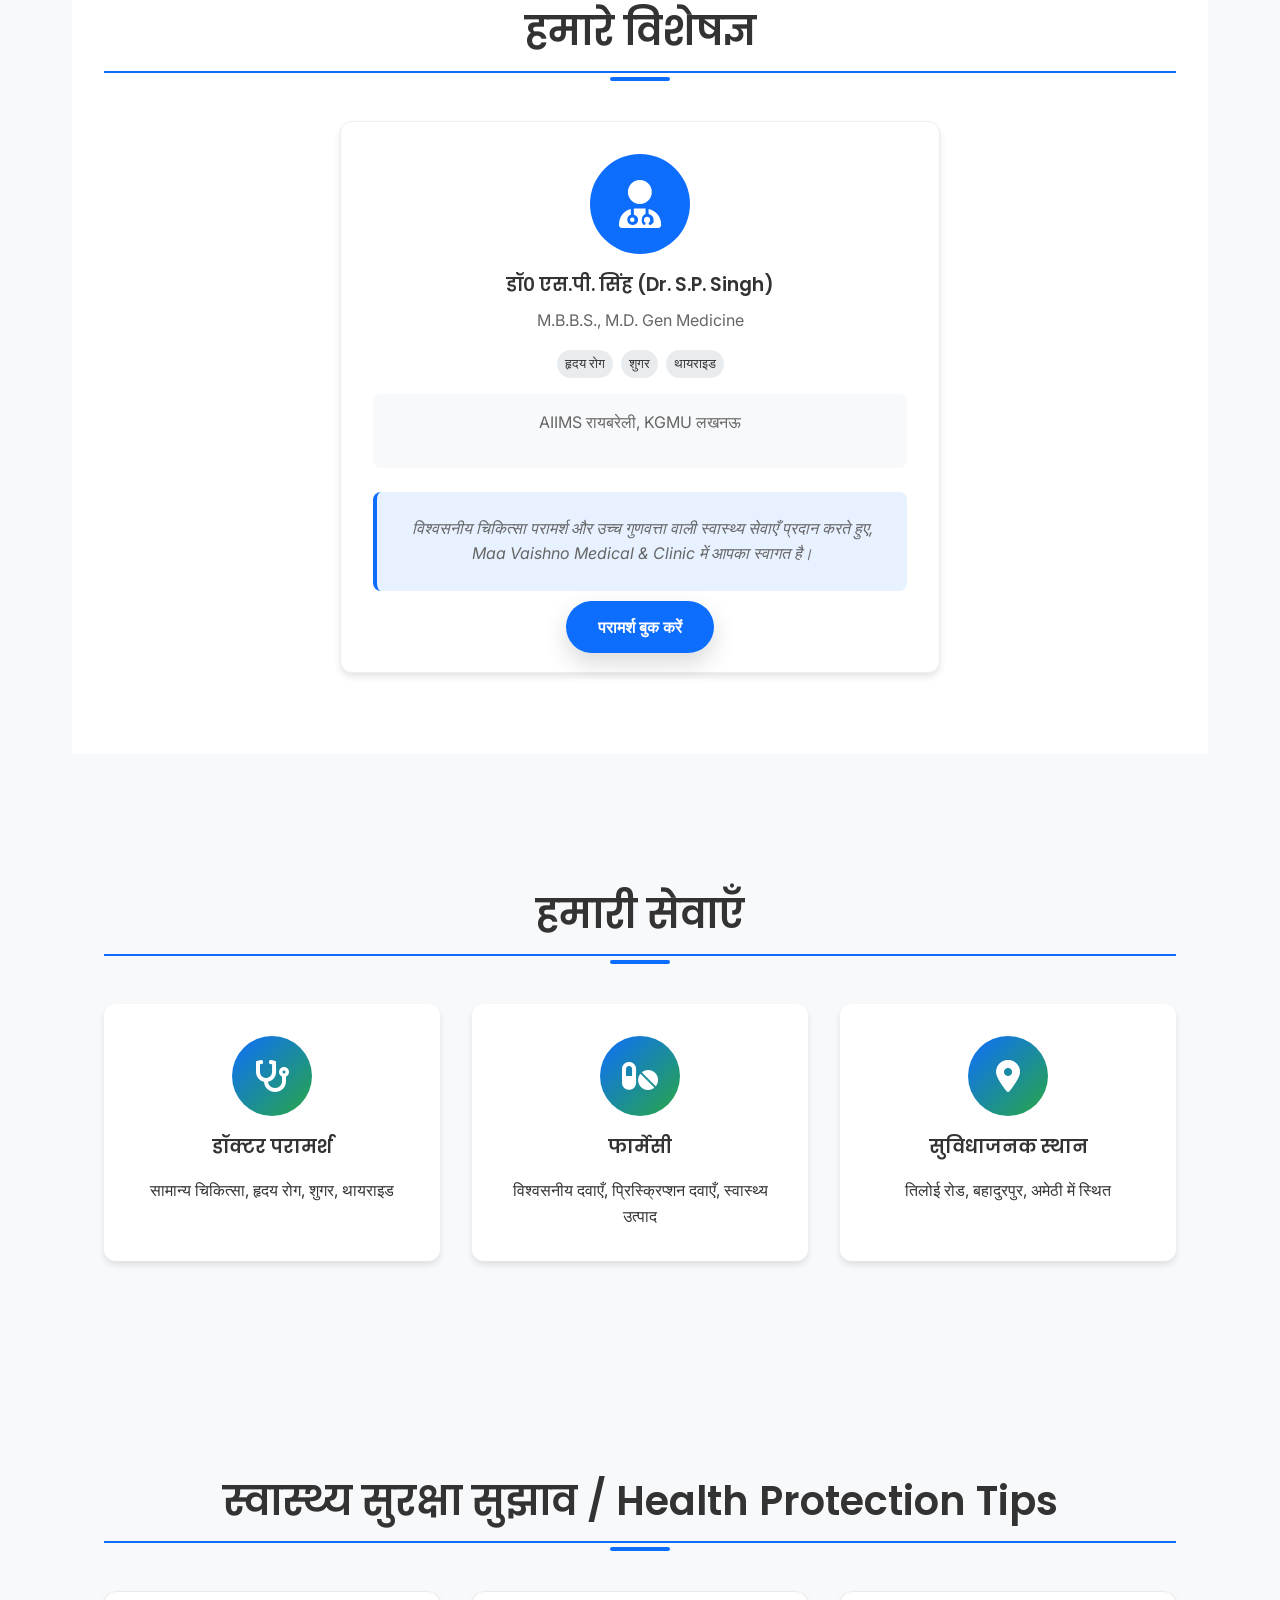
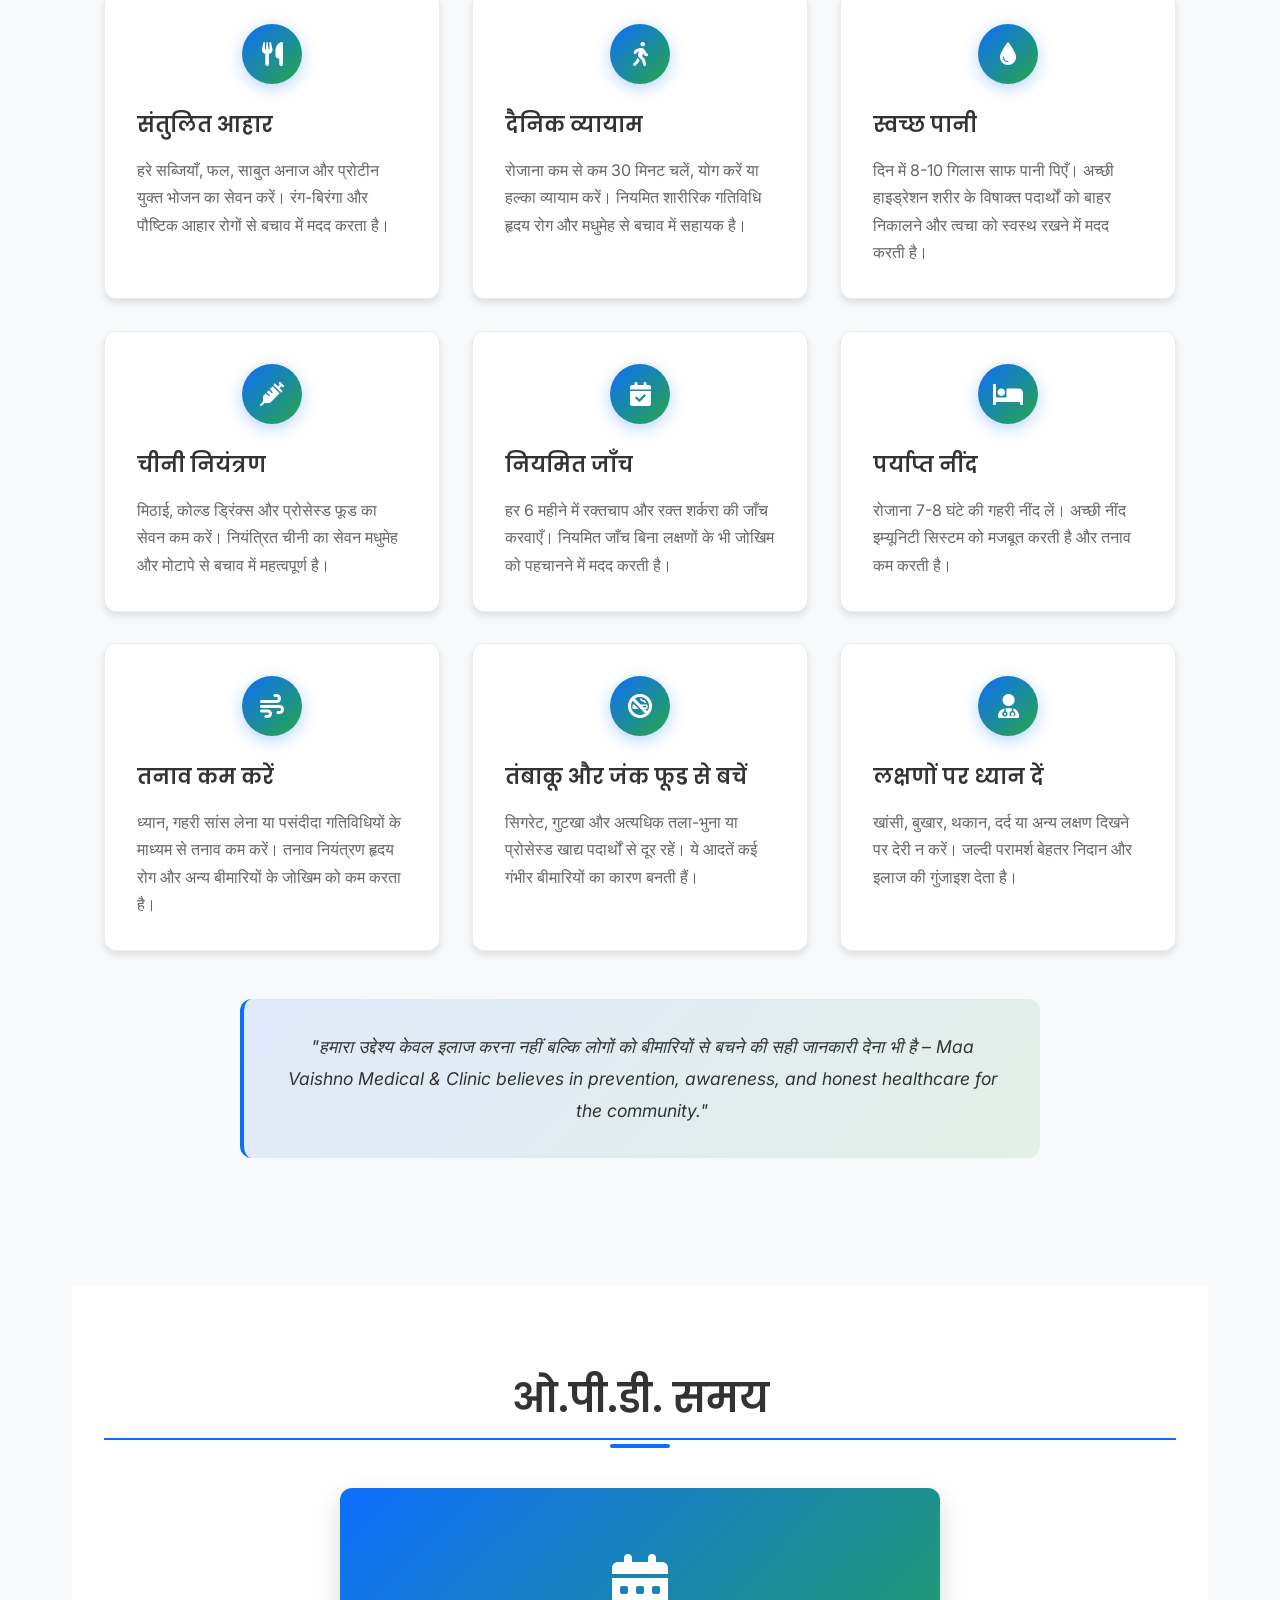
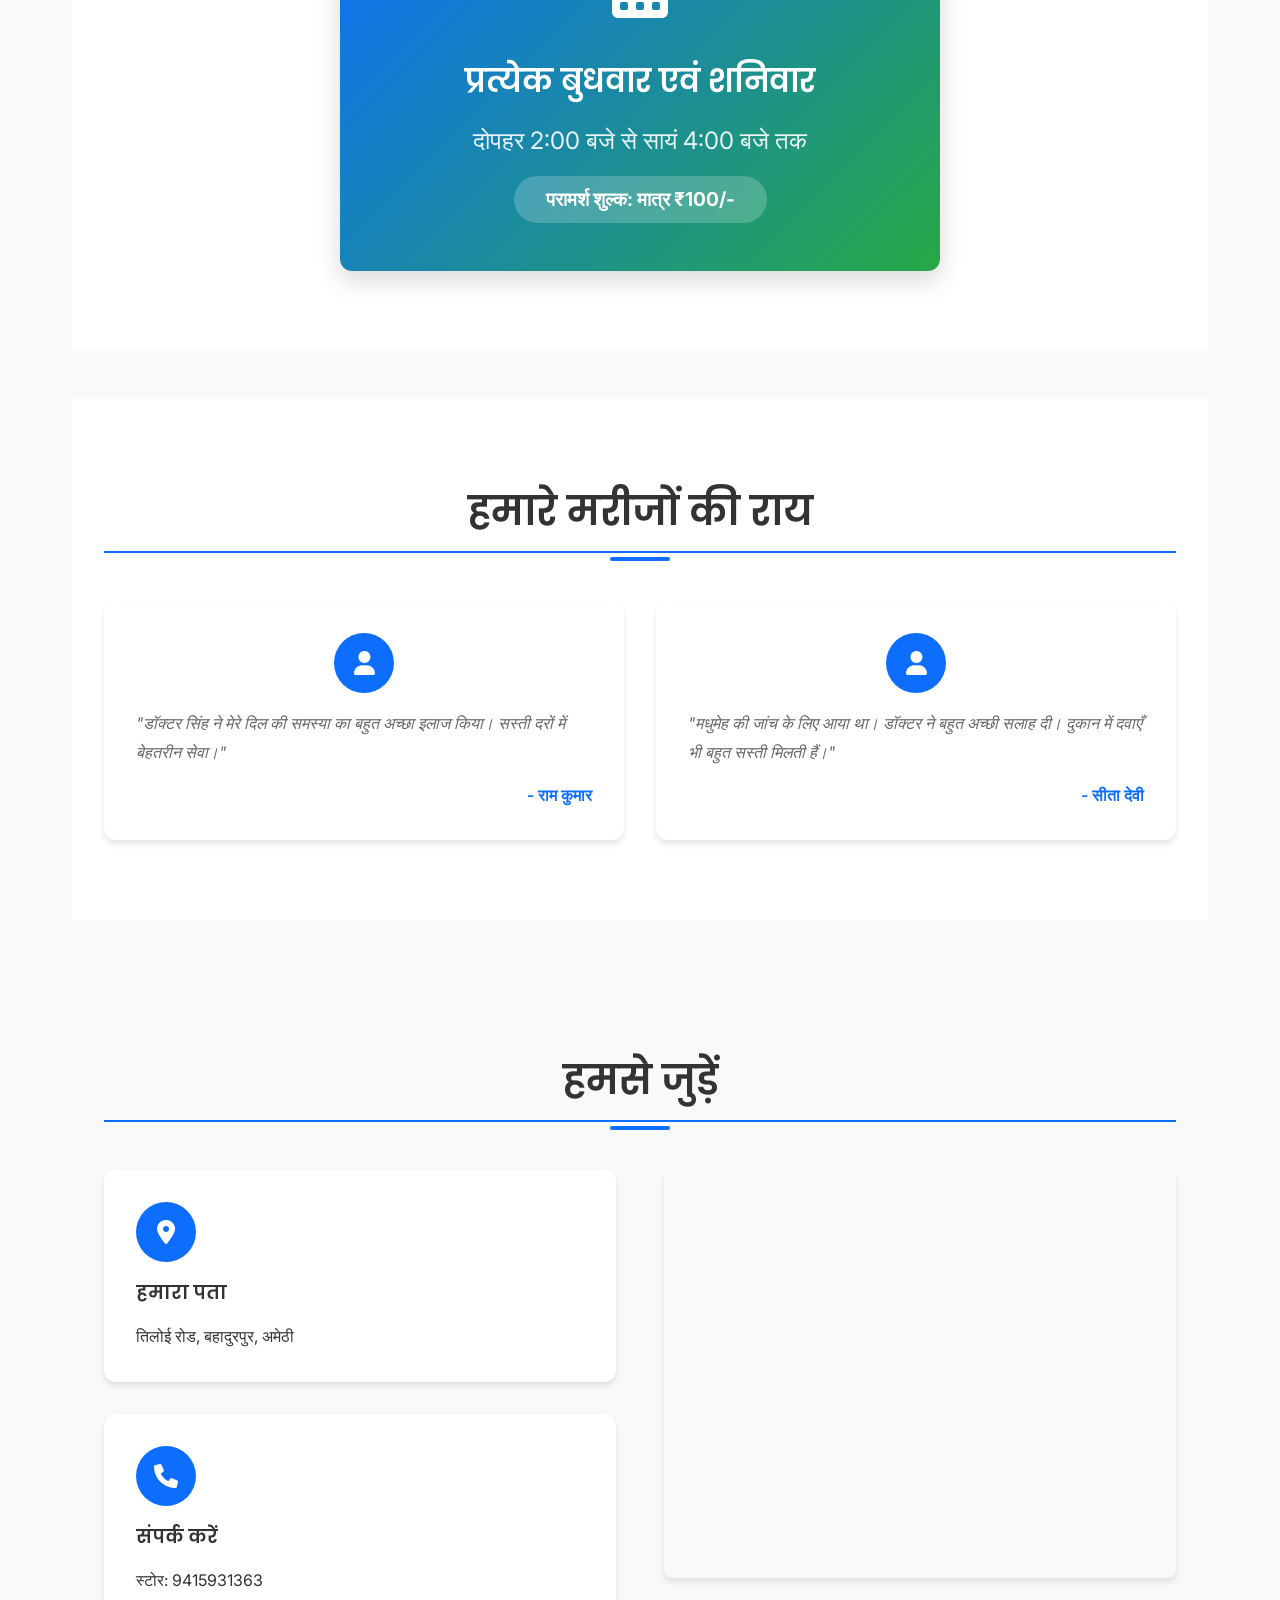
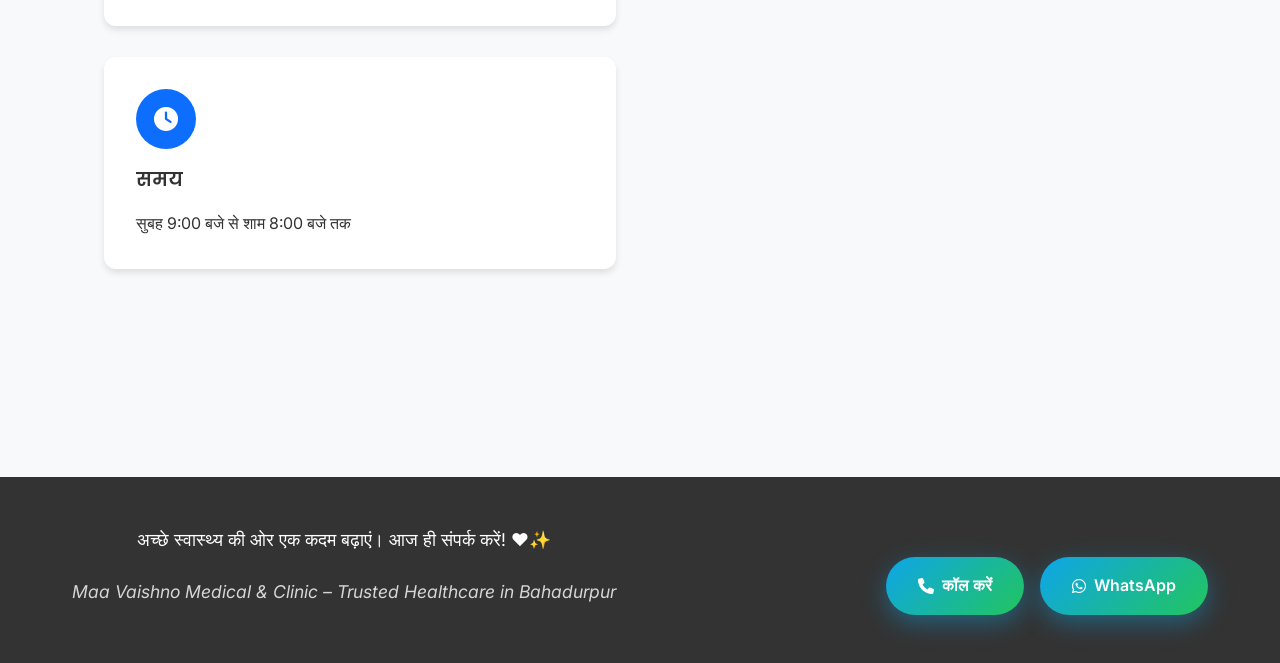
==== commit 279164d0: "Update doctor information: Keep only Dr. S.P. Singh, remove Dr. N. Khan and Dr. Nikhil Prasad" ====
--- a/index.html
+++ b/index.html
@@ -182,7 +182,7 @@
                             <i class="fas fa-stethoscope"></i>
                         </div>
                         <h3>डॉक्टर परामर्श</h3>
-                        <p>सामान्य चिकित्सा, हृदय रोग, शुगर, थायराइड और दंत रोग</p>
+                        <p>सामान्य चिकित्सा, हृदय रोग, शुगर, थायराइड</p>
                     </div>
                     <div class="service-card cardLift">
                         <div class="service-icon floatingIcon">
@@ -326,9 +326,6 @@
                 <div class="contact-grid">
                     <div class="contact-info">
                         <div class="contact-card cardLift">
-                            <div class="contact-logo">
-                                <img src="website logo.png" alt="Maa Vaishno Medical & Clinic" class="contact-logo-img">
-                            </div>
                             <div class="contact-icon">
                                 <i class="fas fa-map-marker-alt"></i>
                             </div>
@@ -364,9 +361,6 @@
         <div class="container">
             <div class="footer-content">
                 <div class="footer-branding">
-                    <div class="footer-logo">
-                        <img src="website logo.png" alt="Maa Vaishno Medical & Clinic" class="footer-logo-img">
-                    </div>
                     <p>अच्छे स्वास्थ्य की ओर एक कदम बढ़ाएं। आज ही संपर्क करें! ❤️✨</p>
                     <p class="agency-credit">Maa Vaishno Medical & Clinic – Trusted Healthcare in Bahadurpur</p>
                 </div>
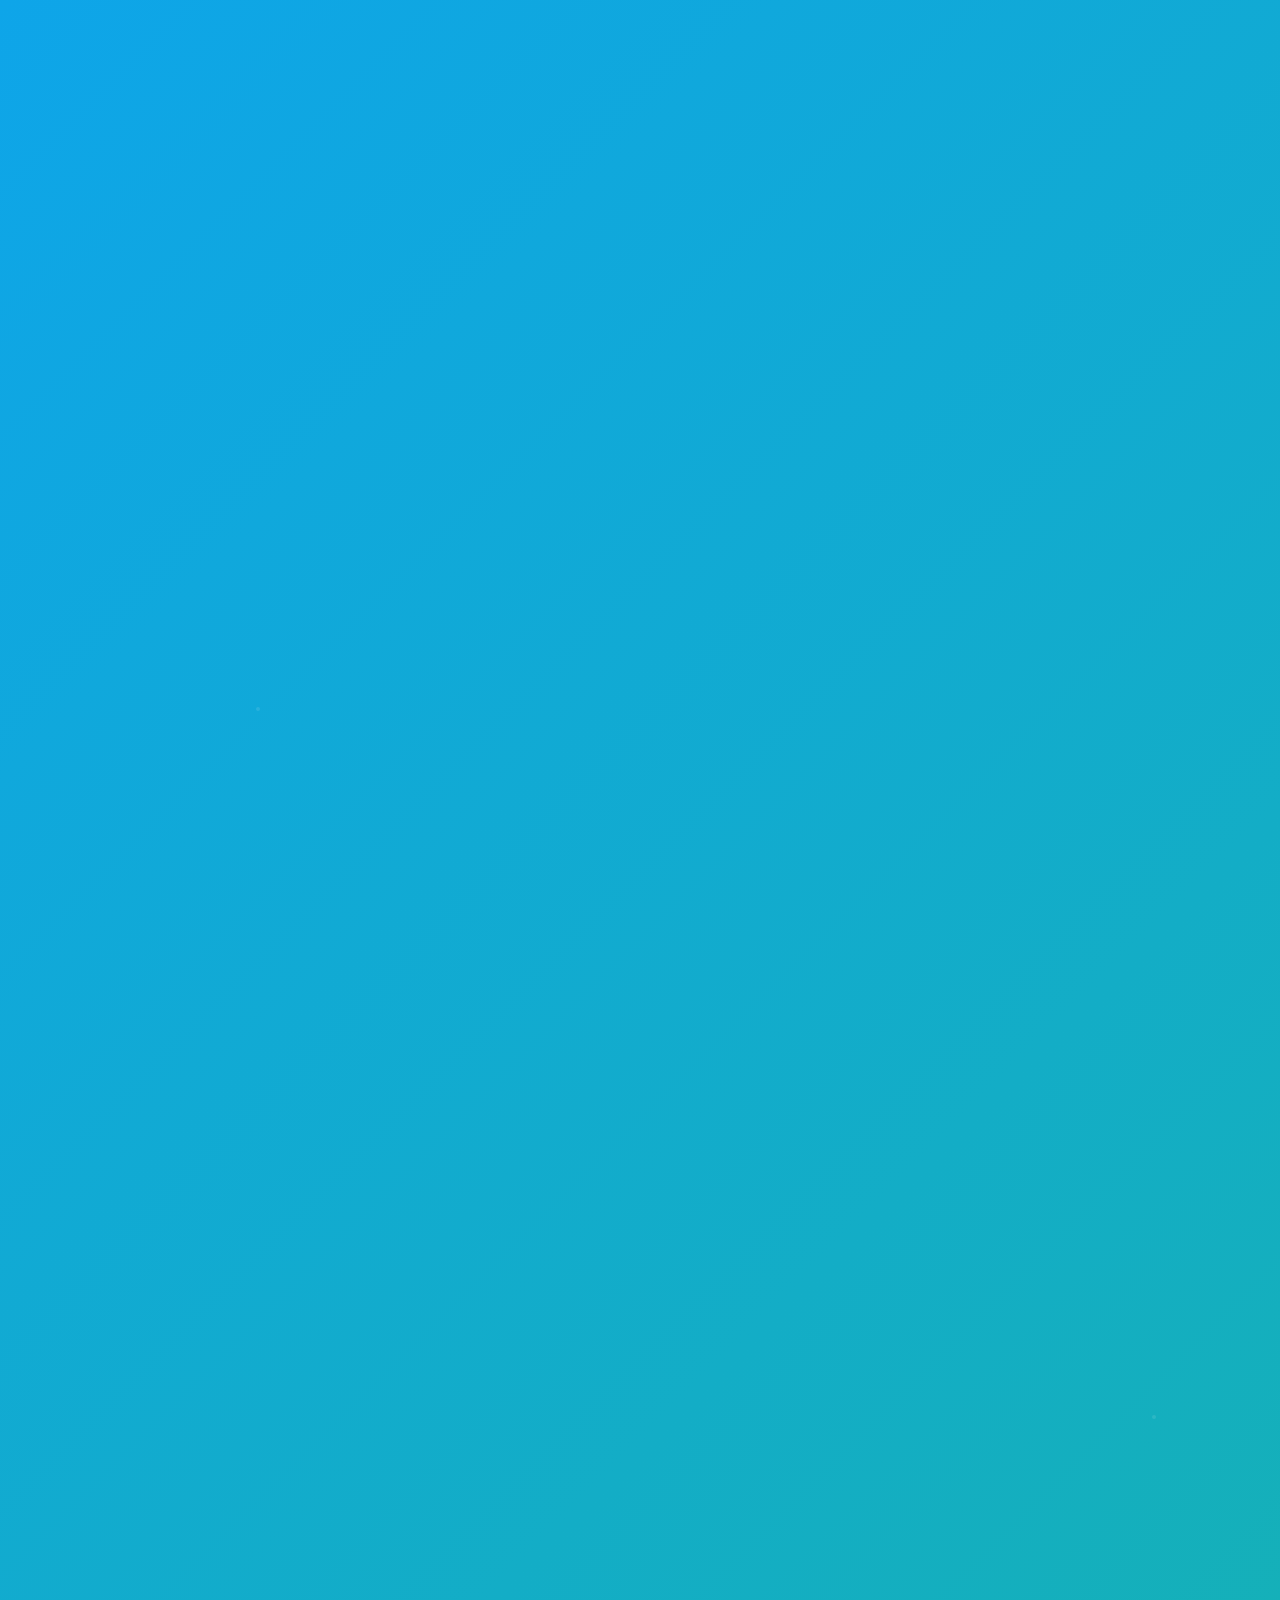
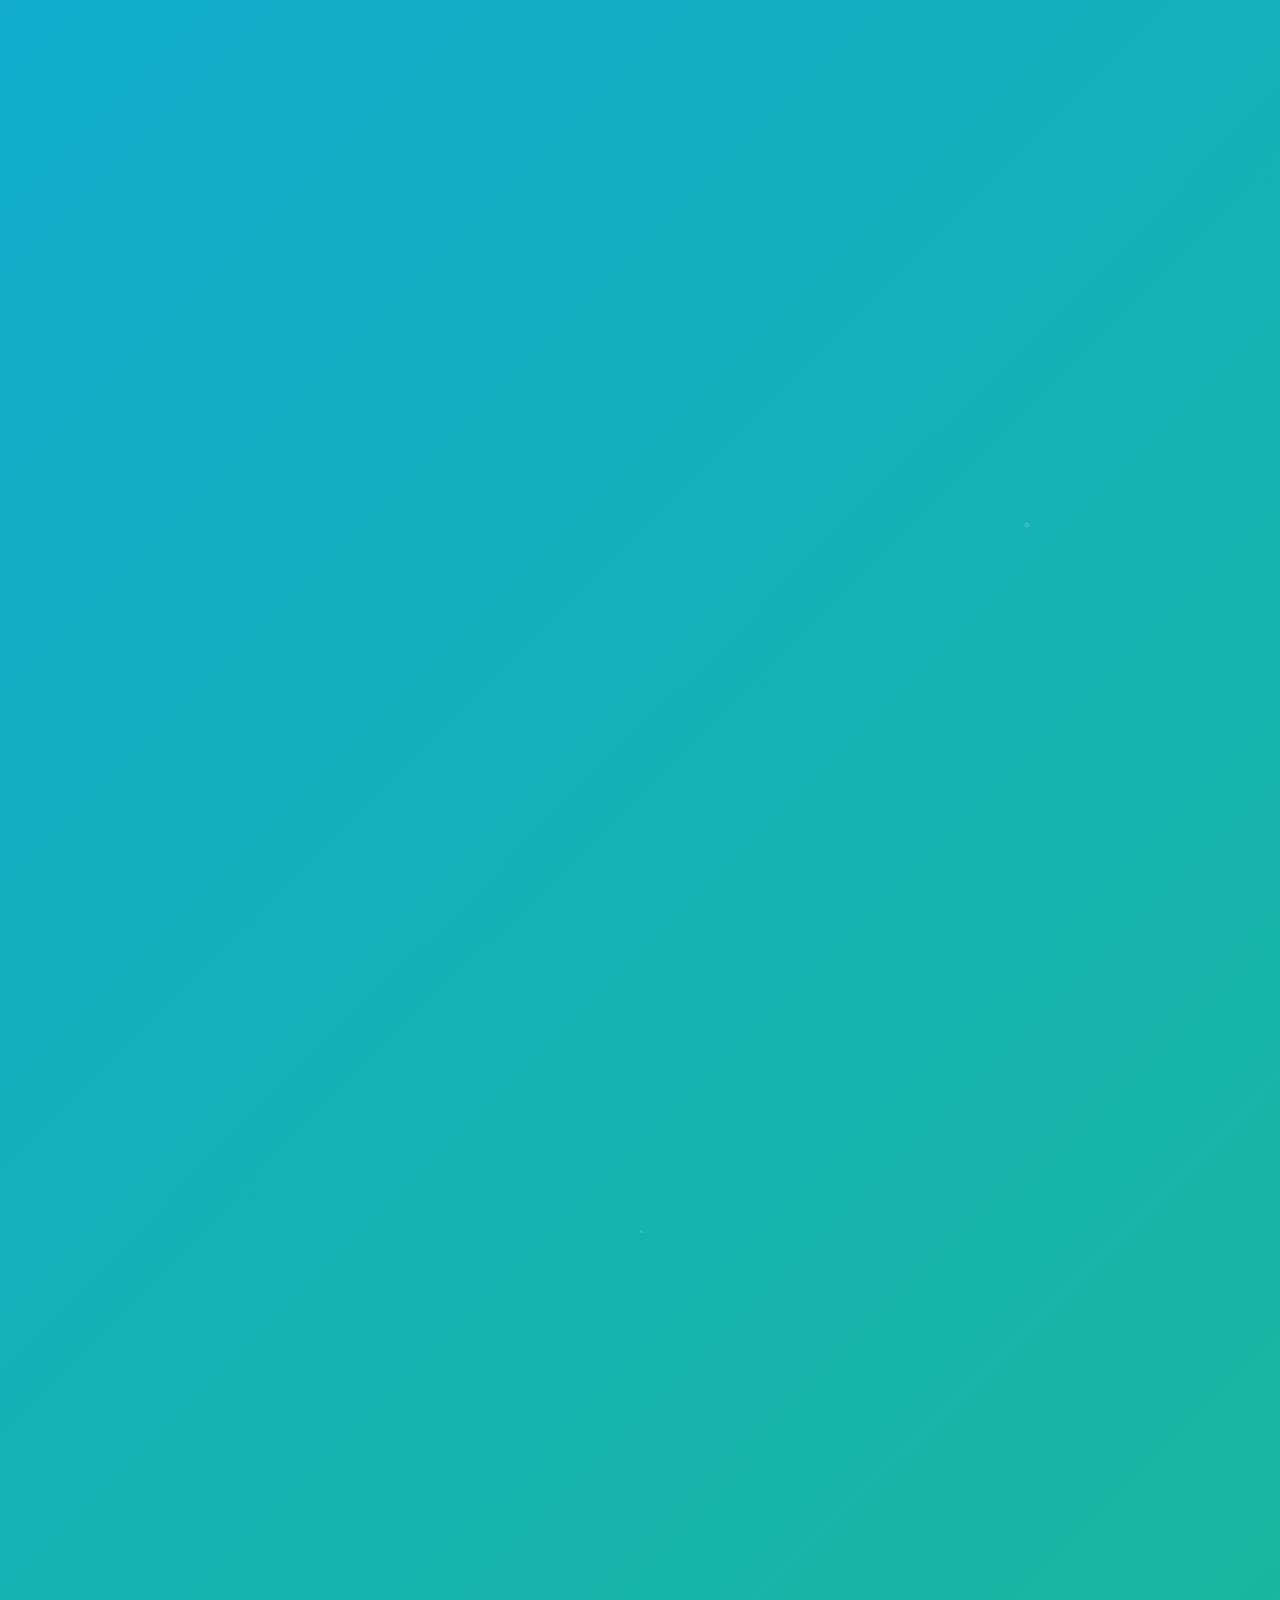
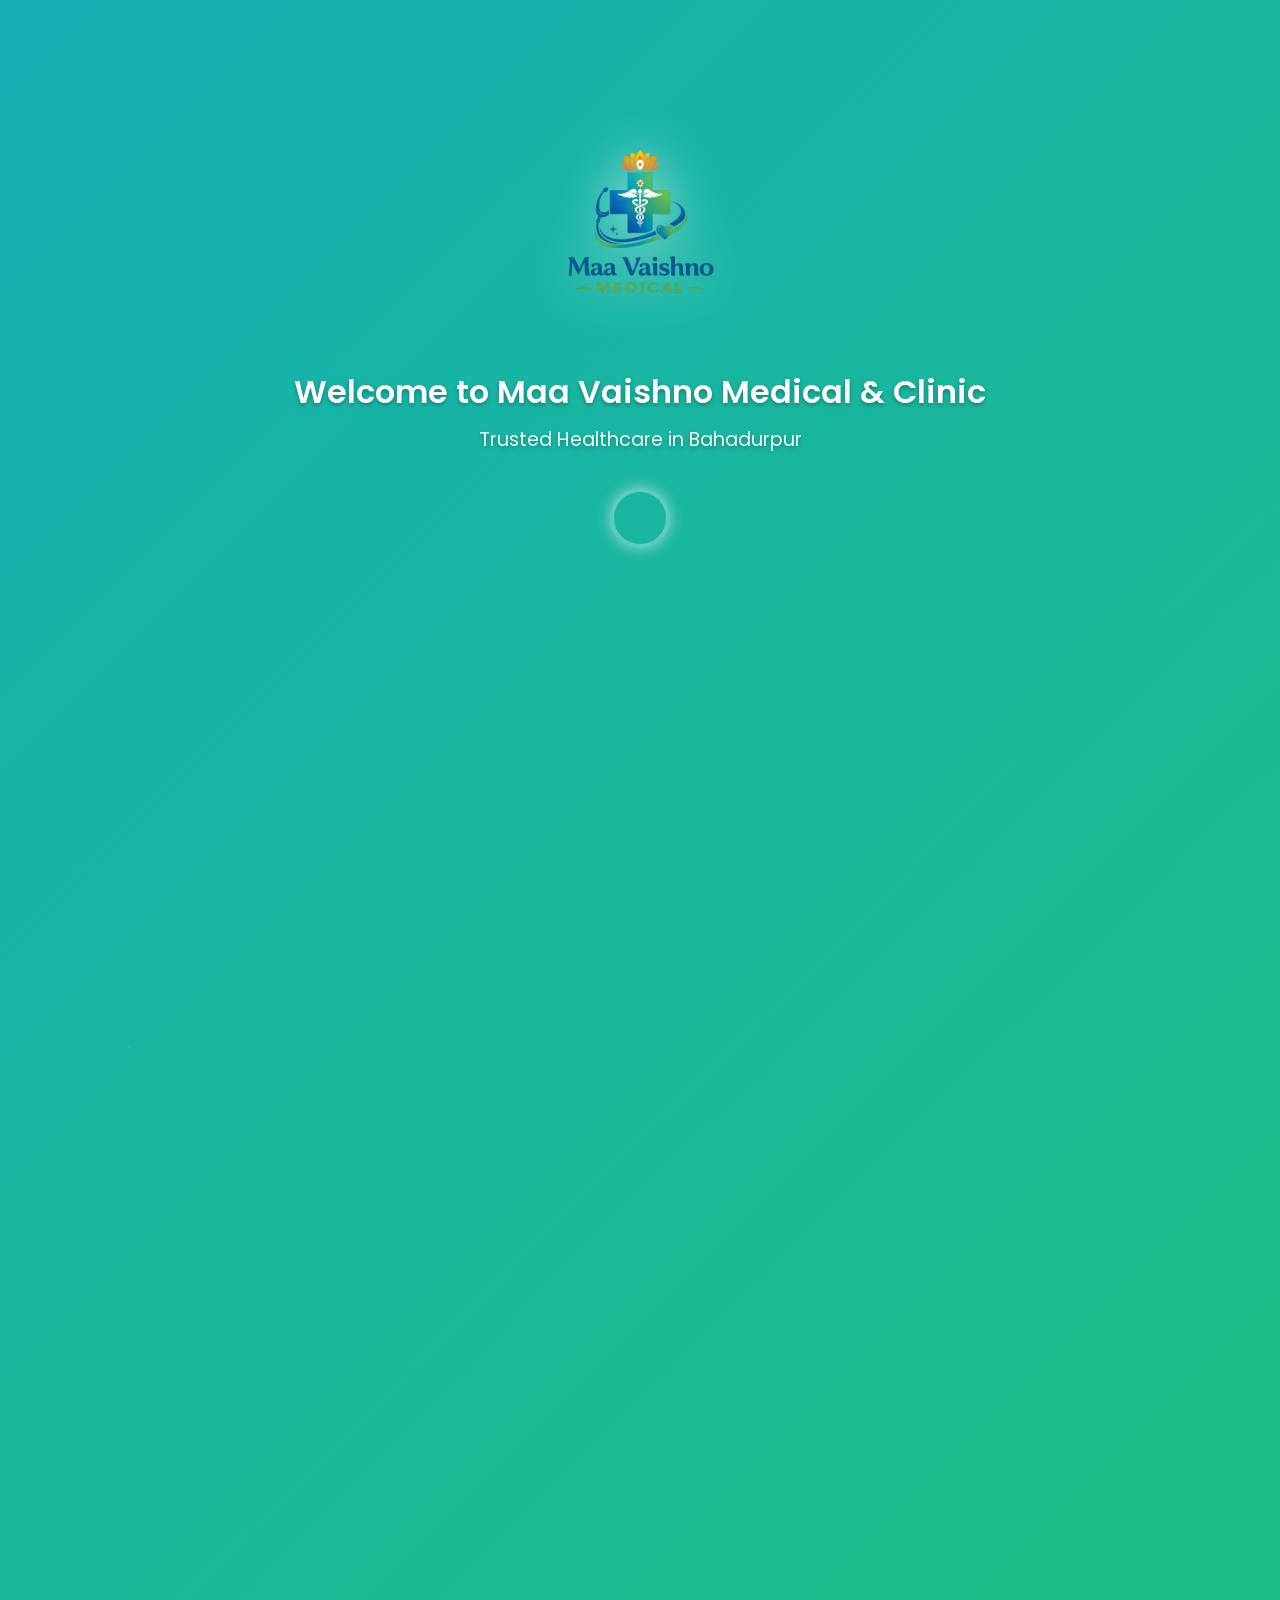
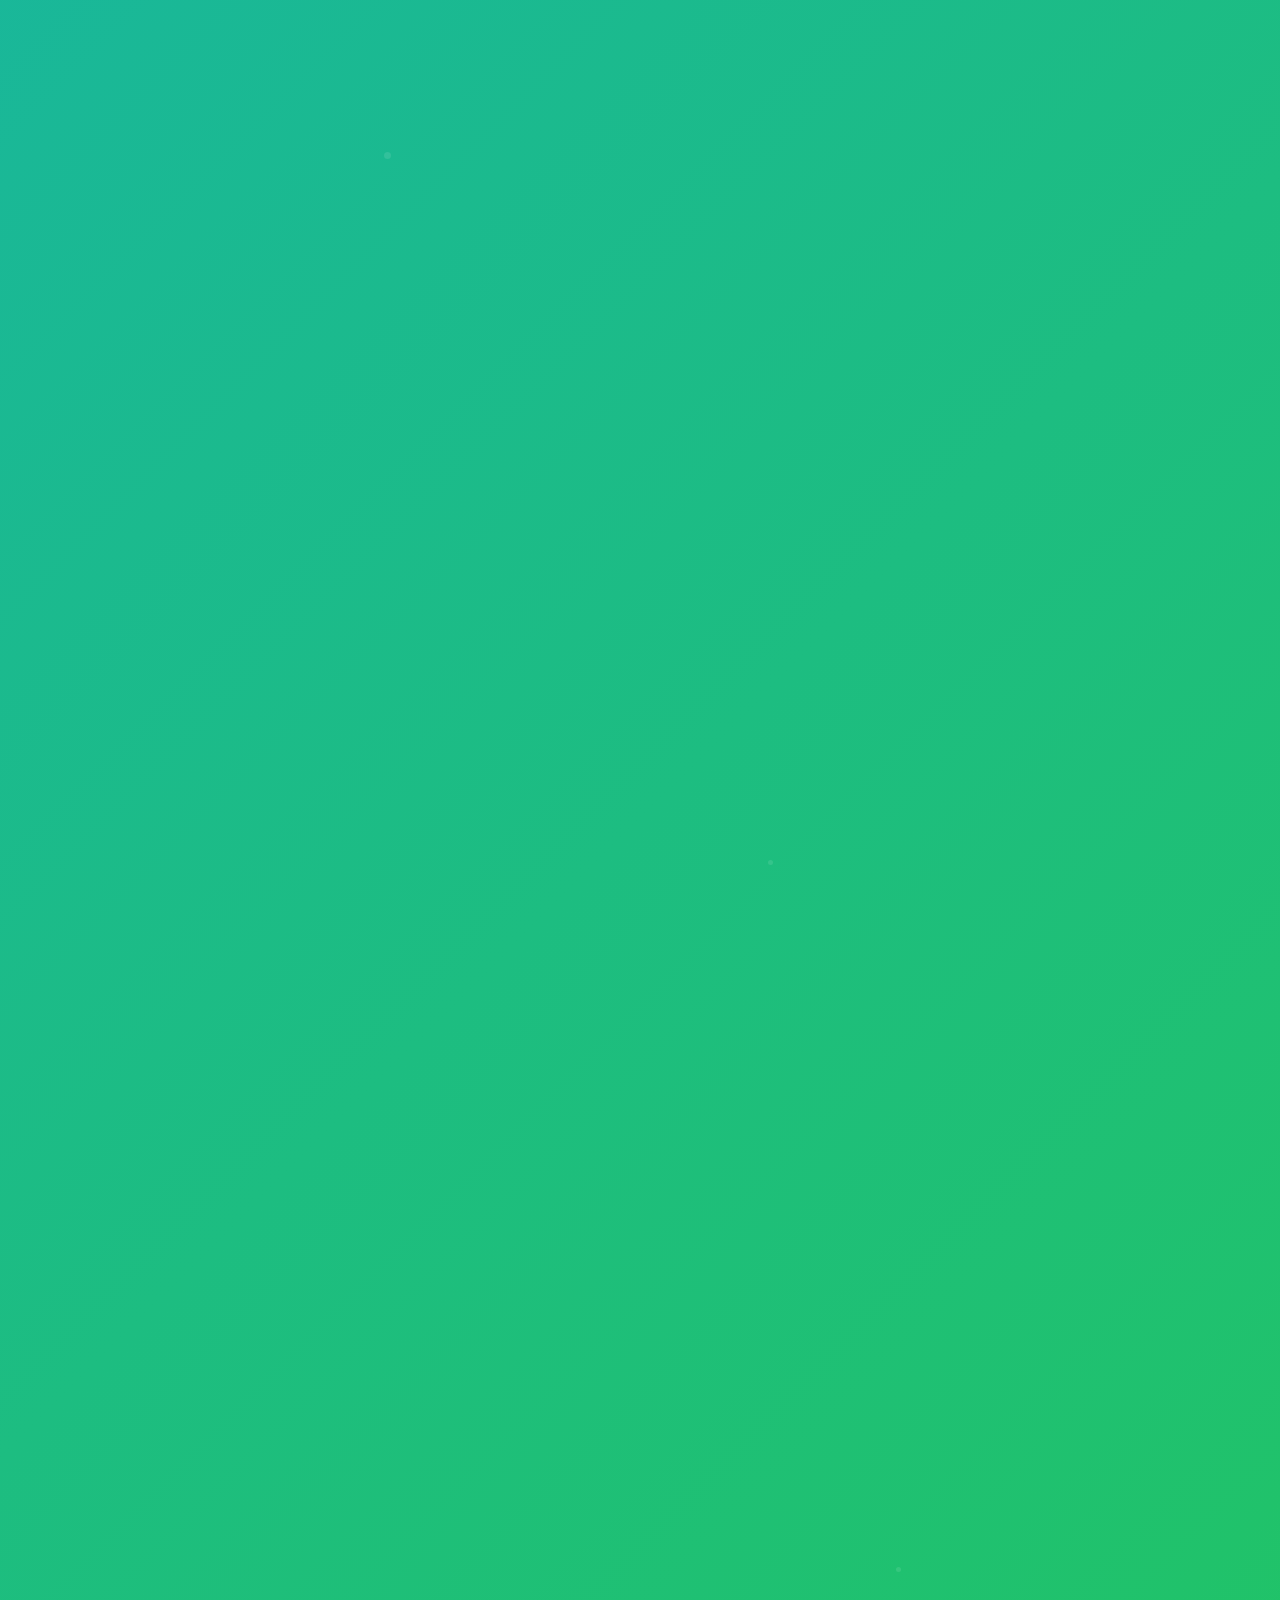
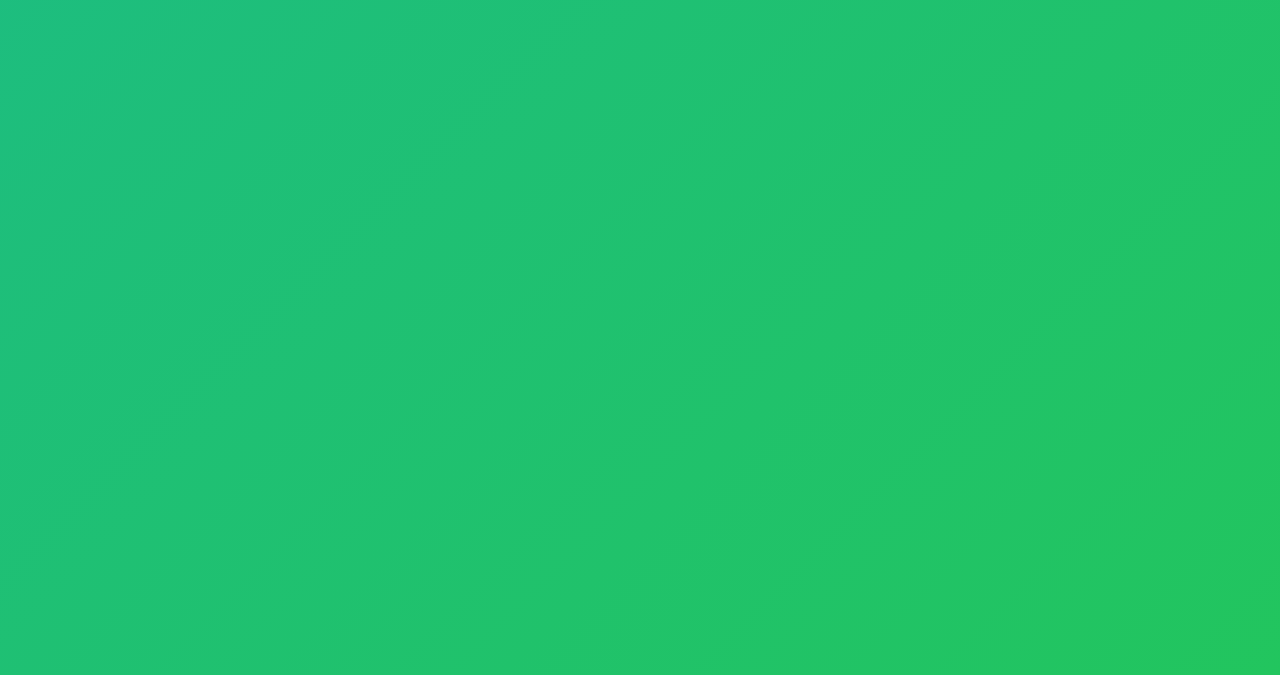
==== commit 83cbc228: "Enhanced website with modern animations and features - Added mobile detection system - Implemented l" ====
--- a/index.html
+++ b/index.html
@@ -93,7 +93,7 @@
                             <span class="stat-label">वर्षों का अनुभव</span>
                         </div>
                         <div class="stat">
-                            <span class="stat-number">3</span>
+                            <span class="stat-number">1</span>
                             <span class="stat-label">विशेषज्ञ डॉक्टर</span>
                         </div>
                         <div class="stat">
--- a/styles.css
+++ b/styles.css
@@ -211,6 +211,16 @@
     --shadow-hover: 0 10px 25px rgba(0,0,0,0.15);
     --border-radius: 12px;
     --transition-speed: 0.3s;
+    --glass-bg: rgba(255, 255, 255, 0.15);
+    --glass-border: rgba(255, 255, 255, 0.2);
+    --glass-shadow: 0 8px 32px rgba(31, 38, 135, 0.2);
+}
+
+/* Mobile Device Specific Variables */
+:root.mobile-device {
+    --glass-bg: rgba(255, 255, 255, 0.12);
+    --glass-border: rgba(255, 255, 255, 0.15);
+    --glass-shadow: 0 8px 32px rgba(31, 38, 135, 0.15);
 }
 
 /* Typography */
@@ -472,15 +482,113 @@
     box-shadow: var(--shadow-hover);
 }
 
+/* Enhanced Animation Classes for Scroll Effects */
+.animate-fade-in {
+    animation: fadeInUp 0.8s ease-out forwards;
+}
+
+.animate-slide-left {
+    animation: slideInLeft 0.8s ease-out forwards;
+}
+
+.animate-slide-right {
+    animation: slideInRight 0.8s ease-out forwards;
+}
+
+.animate-scale-in {
+    animation: scaleIn 0.6s ease-out forwards;
+}
+
+/* Performance-optimized transform animations */
+.transform-3d {
+    transform-style: preserve-3d;
+    perspective: 1000px;
+}
+
+/* Hardware-accelerated transforms */
+.accelerated-transform {
+    will-change: transform, opacity;
+    transform: translateZ(0);
+}
+
+/* Smooth scroll behavior */
+html {
+    scroll-behavior: smooth;
+}
+
+/* Reduced motion support for accessibility */
+@media (prefers-reduced-motion: reduce) {
+    * {
+        animation-duration: 0.01ms !important;
+        animation-iteration-count: 1 !important;
+        transition-duration: 0.01ms !important;
+    }
+    
+    .hero::after,
+    .hero-logo,
+    .splash-logo,
+    .loading-indicator,
+    .particle,
+    .icon,
+    .welcome-text {
+        animation: none !important;
+    }
+    
+    .cardLift:hover {
+        transform: none !important;
+        box-shadow: var(--shadow) !important;
+    }
+    
+    .btn-primary:hover,
+    .btn-secondary:hover {
+        transform: none !important;
+    }
+    
+    /* Disable all animations for accessibility */
+    .animate-fade-in,
+    .animate-slide-left,
+    .animate-slide-right,
+    .animate-scale-in,
+    .floatingIcon,
+    .pulseCTA,
+    .cardLift,
+    .service-card,
+    .health-tip-card,
+    .contact-card,
+    .testimonial-card,
+    .trust-item {
+        animation: none !important;
+        transform: none !important;
+    }
+    
+    /* Disable hover effects for accessibility */
+    .service-card:hover,
+    .health-tip-card:hover,
+    .contact-card:hover,
+    .testimonial-card:hover,
+    .trust-item:hover {
+        transform: none !important;
+        box-shadow: var(--shadow) !important;
+    }
+}
+
 /* Hero Section */
 .hero {
-    background: linear-gradient(135deg, #667eea 0%, #764ba2 100%);
+    background: radial-gradient(circle at 20% 20%, #0ea5e9, #22c55e);
+    background-size: 400% 400%;
+    animation: liquidGradient 20s ease-in-out infinite;
     min-height: 100vh;
     display: flex;
     align-items: center;
     justify-content: center;
     position: relative;
     overflow: hidden;
+}
+
+@keyframes liquidGradient {
+    0% { background-position: 0% 50%; }
+    50% { background-position: 100% 50%; }
+    100% { background-position: 0% 50%; }
 }
 
 .hero::before {
@@ -495,6 +603,454 @@
     -webkit-backdrop-filter: blur(10px);
 }
 
+/* Hero Particles */
+.hero::after {
+    content: '';
+    position: absolute;
+    top: 0;
+    left: 0;
+    width: 100%;
+    height: 100%;
+    background-image: 
+        radial-gradient(circle at 20% 20%, rgba(255,255,255,0.1) 1px, transparent 1px),
+        radial-gradient(circle at 80% 40%, rgba(255,255,255,0.1) 1px, transparent 1px),
+        radial-gradient(circle at 40% 80%, rgba(255,255,255,0.1) 1px, transparent 1px),
+        radial-gradient(circle at 60% 10%, rgba(255,255,255,0.1) 1px, transparent 1px);
+    background-size: 100px 100px, 150px 150px, 120px 120px, 80px 80px;
+    animation: heroParticles 20s linear infinite;
+    pointer-events: none;
+}
+
+@keyframes heroParticles {
+    0% { transform: translateY(0) rotate(0deg); }
+    100% { transform: translateY(-100vh) rotate(360deg); }
+}
+
+/* Enhanced Hero Logo Animation */
+.hero-logo {
+    height: 140px;
+    width: auto;
+    animation: heroLogoFloat 4s ease-in-out infinite;
+    filter: drop-shadow(0 0 25px rgba(255, 255, 255, 0.6));
+    will-change: transform, box-shadow;
+    transform-style: preserve-3d;
+}
+
+@keyframes heroLogoFloat {
+    0% {
+        transform: perspective(1000px) rotateY(0deg) rotateX(0deg) scale(1);
+        box-shadow: 0 10px 30px rgba(0, 0, 0, 0.2);
+    }
+    25% {
+        transform: perspective(1000px) rotateY(3deg) rotateX(-3deg) scale(1.05);
+        box-shadow: 0 15px 40px rgba(0, 0, 0, 0.3);
+    }
+    50% {
+        transform: perspective(1000px) rotateY(0deg) rotateX(0deg) scale(1.1);
+        box-shadow: 0 20px 50px rgba(0, 0, 0, 0.4);
+    }
+    75% {
+        transform: perspective(1000px) rotateY(-3deg) rotateX(3deg) scale(1.05);
+        box-shadow: 0 15px 40px rgba(0, 0, 0, 0.3);
+    }
+    100% {
+        transform: perspective(1000px) rotateY(0deg) rotateX(0deg) scale(1);
+        box-shadow: 0 10px 30px rgba(0, 0, 0, 0.2);
+    }
+}
+
+/* Enhanced Button Hover Effects */
+.btn-primary {
+    background: linear-gradient(135deg, var(--primary-color), #0056b3);
+    color: white;
+    padding: 1rem 2rem;
+    text-decoration: none;
+    border-radius: 50px;
+    font-weight: 600;
+    transition: all 0.3s cubic-bezier(0.4, 0, 0.2, 1);
+    border: none;
+    cursor: pointer;
+    box-shadow: 0 8px 25px rgba(13, 110, 253, 0.3);
+    position: relative;
+    overflow: hidden;
+    transform: translateZ(0);
+}
+
+.btn-primary::before {
+    content: '';
+    position: absolute;
+    top: 0;
+    left: -100%;
+    width: 100%;
+    height: 100%;
+    background: linear-gradient(90deg, transparent, rgba(255,255,255,0.2), transparent);
+    transition: left 0.5s;
+}
+
+.btn-primary:hover {
+    transform: translateY(-3px) scale(1.02);
+    box-shadow: 0 12px 35px rgba(13, 110, 253, 0.5);
+    background: linear-gradient(135deg, #0056b3, #004085);
+}
+
+.btn-primary:hover::before {
+    left: 100%;
+}
+
+.btn-primary:active {
+    transform: translateY(-1px) scale(0.98);
+    box-shadow: 0 4px 15px rgba(13, 110, 253, 0.4);
+}
+
+.btn-secondary {
+    background-color: transparent;
+    color: white;
+    padding: 1rem 2rem;
+    text-decoration: none;
+    border-radius: 50px;
+    font-weight: 600;
+    transition: all 0.3s cubic-bezier(0.4, 0, 0.2, 1);
+    border: 2px solid white;
+    position: relative;
+    overflow: hidden;
+    transform: translateZ(0);
+}
+
+.btn-secondary::before {
+    content: '';
+    position: absolute;
+    top: 0;
+    left: -100%;
+    width: 100%;
+    height: 100%;
+    background: rgba(255,255,255,0.1);
+    transition: left 0.5s;
+}
+
+.btn-secondary:hover {
+    background-color: white;
+    color: var(--primary-color);
+    transform: translateY(-3px) scale(1.02);
+    box-shadow: 0 12px 35px rgba(255, 255, 255, 0.3);
+    border-color: white;
+}
+
+.btn-secondary:hover::before {
+    left: 100%;
+}
+
+.btn-secondary:active {
+    transform: translateY(-1px) scale(0.98);
+    box-shadow: 0 4px 15px rgba(255, 255, 255, 0.2);
+}
+
+/* Enhanced Card 3D Hover Effects */
+.cardLift {
+    transition: all 0.3s cubic-bezier(0.4, 0, 0.2, 1);
+    will-change: transform;
+    transform: translateZ(0);
+    perspective: 1000px;
+    transform-style: preserve-3d;
+    position: relative;
+    overflow: hidden;
+}
+
+.cardLift::before {
+    content: '';
+    position: absolute;
+    top: 0;
+    left: 0;
+    right: 0;
+    bottom: 0;
+    background: linear-gradient(180deg, rgba(255,255,255,0.1), transparent);
+    opacity: 0;
+    transition: opacity 0.3s ease;
+    pointer-events: none;
+}
+
+.cardLift:hover {
+    transform: perspective(1000px) rotateX(5deg) rotateY(-5deg) translateY(-15px) translateZ(20px);
+    box-shadow: 0 25px 50px rgba(0, 0, 0, 0.25);
+    z-index: 2;
+}
+
+.cardLift:hover::before {
+    opacity: 1;
+}
+
+/* Enhanced Service Cards with Glassmorphism */
+.service-card {
+    background: var(--glass-bg);
+    backdrop-filter: blur(10px);
+    -webkit-backdrop-filter: blur(10px);
+    border: 1px solid var(--glass-border);
+    box-shadow: var(--glass-shadow);
+    padding: 2rem;
+    border-radius: var(--border-radius);
+    text-align: center;
+    transition: all 0.3s cubic-bezier(0.4, 0, 0.2, 1);
+    transform: translateZ(0);
+    perspective: 1000px;
+    transform-style: preserve-3d;
+    position: relative;
+    overflow: hidden;
+}
+
+.service-card::before {
+    content: '';
+    position: absolute;
+    top: 0;
+    left: 0;
+    right: 0;
+    bottom: 0;
+    background: linear-gradient(180deg, rgba(255,255,255,0.1), transparent);
+    opacity: 0;
+    transition: opacity 0.3s ease;
+    pointer-events: none;
+}
+
+.service-card:hover {
+    transform: perspective(1000px) rotateX(8deg) rotateY(-8deg) translateY(-20px) translateZ(30px);
+    box-shadow: 0 30px 60px rgba(0, 0, 0, 0.3);
+    z-index: 2;
+}
+
+.service-card:hover::before {
+    opacity: 1;
+}
+
+.service-icon {
+    width: 80px;
+    height: 80px;
+    background: linear-gradient(135deg, var(--primary-color), var(--secondary-color));
+    border-radius: 50%;
+    display: flex;
+    align-items: center;
+    justify-content: center;
+    margin: 0 auto 1rem;
+    transition: all 0.3s cubic-bezier(0.4, 0, 0.2, 1);
+    transform: translateZ(0);
+    position: relative;
+    z-index: 1;
+}
+
+.service-card:hover .service-icon {
+    transform: scale(1.2) rotate(10deg) translateZ(50px);
+    box-shadow: 0 15px 40px rgba(13, 110, 253, 0.6);
+}
+
+/* Enhanced Health Tip Cards with Glassmorphism */
+.health-tip-card {
+    background: var(--glass-bg);
+    backdrop-filter: blur(10px);
+    -webkit-backdrop-filter: blur(10px);
+    border: 1px solid var(--glass-border);
+    box-shadow: var(--glass-shadow);
+    padding: 2rem;
+    border-radius: var(--border-radius);
+    transition: all 0.3s cubic-bezier(0.4, 0, 0.2, 1);
+    position: relative;
+    overflow: hidden;
+    transform: translateZ(0);
+    perspective: 1000px;
+    transform-style: preserve-3d;
+}
+
+.health-tip-card::before {
+    content: '';
+    position: absolute;
+    top: 0;
+    left: 0;
+    width: 100%;
+    height: 4px;
+    background: linear-gradient(90deg, var(--primary-color), var(--secondary-color));
+    transform: scaleX(0);
+    transition: transform 0.3s ease;
+    transform-origin: left;
+}
+
+.health-tip-card::after {
+    content: '';
+    position: absolute;
+    top: 0;
+    left: 0;
+    right: 0;
+    bottom: 0;
+    background: linear-gradient(180deg, rgba(255,255,255,0.1), transparent);
+    opacity: 0;
+    transition: opacity 0.3s ease;
+    pointer-events: none;
+}
+
+.health-tip-card:hover {
+    transform: perspective(1000px) rotateX(6deg) rotateY(-6deg) translateY(-15px) translateZ(25px);
+    box-shadow: 0 25px 50px rgba(0, 0, 0, 0.25);
+    z-index: 2;
+}
+
+.health-tip-card:hover::before {
+    transform: scaleX(1);
+}
+
+.health-tip-card:hover::after {
+    opacity: 1;
+}
+
+.tip-icon {
+    width: 60px;
+    height: 60px;
+    background: linear-gradient(135deg, var(--primary-color), var(--secondary-color));
+    border-radius: 50%;
+    display: flex;
+    align-items: center;
+    justify-content: center;
+    margin: 0 auto 1.5rem;
+    transition: all 0.3s cubic-bezier(0.4, 0, 0.2, 1);
+    box-shadow: 0 4px 15px rgba(13, 110, 253, 0.3);
+    transform: translateZ(0);
+    position: relative;
+    z-index: 1;
+}
+
+.health-tip-card:hover .tip-icon {
+    transform: scale(1.2) rotate(8deg) translateZ(40px);
+    box-shadow: 0 12px 35px rgba(13, 110, 253, 0.6);
+}
+
+/* Enhanced Contact Cards with Glassmorphism */
+.contact-card {
+    background: var(--glass-bg);
+    backdrop-filter: blur(10px);
+    -webkit-backdrop-filter: blur(10px);
+    border: 1px solid var(--glass-border);
+    box-shadow: var(--glass-shadow);
+    padding: 2rem;
+    border-radius: var(--border-radius);
+    transition: all 0.3s cubic-bezier(0.4, 0, 0.2, 1);
+    position: relative;
+    overflow: hidden;
+    transform: translateZ(0);
+    perspective: 1000px;
+    transform-style: preserve-3d;
+}
+
+.contact-card::before {
+    content: '';
+    position: absolute;
+    top: 0;
+    left: 0;
+    right: 0;
+    bottom: 0;
+    background: linear-gradient(180deg, rgba(255,255,255,0.1), transparent);
+    opacity: 0;
+    transition: opacity 0.3s ease;
+    pointer-events: none;
+}
+
+.contact-card:hover {
+    transform: perspective(1000px) rotateX(4deg) rotateY(-4deg) translateY(-10px) translateZ(20px);
+    box-shadow: 0 20px 40px rgba(0, 0, 0, 0.2);
+    z-index: 2;
+}
+
+.contact-card:hover::before {
+    opacity: 1;
+}
+
+/* Enhanced Testimonial Cards with Glassmorphism */
+.testimonial-card {
+    background: var(--glass-bg);
+    backdrop-filter: blur(10px);
+    -webkit-backdrop-filter: blur(10px);
+    border: 1px solid var(--glass-border);
+    box-shadow: var(--glass-shadow);
+    padding: 2rem;
+    border-radius: var(--border-radius);
+    position: relative;
+    transition: all 0.3s cubic-bezier(0.4, 0, 0.2, 1);
+    transform: translateZ(0);
+    perspective: 1000px;
+    transform-style: preserve-3d;
+    overflow: hidden;
+}
+
+.testimonial-card::before {
+    content: '';
+    position: absolute;
+    top: 0;
+    left: 0;
+    right: 0;
+    bottom: 0;
+    background: linear-gradient(180deg, rgba(255,255,255,0.1), transparent);
+    opacity: 0;
+    transition: opacity 0.3s ease;
+    pointer-events: none;
+}
+
+.testimonial-card:hover {
+    transform: perspective(1000px) rotateX(5deg) rotateY(-5deg) translateY(-12px) translateZ(25px);
+    box-shadow: 0 25px 50px rgba(0, 0, 0, 0.25);
+    z-index: 2;
+}
+
+.testimonial-card:hover::before {
+    opacity: 1;
+}
+
+/* Enhanced Trust Items with Glassmorphism */
+.trust-item {
+    background: var(--glass-bg);
+    backdrop-filter: blur(10px);
+    -webkit-backdrop-filter: blur(10px);
+    border: 1px solid var(--glass-border);
+    box-shadow: var(--glass-shadow);
+    padding: 2rem;
+    border-radius: var(--border-radius);
+    text-align: center;
+    transition: all 0.3s cubic-bezier(0.4, 0, 0.2, 1);
+    transform: translateZ(0);
+    perspective: 1000px;
+    transform-style: preserve-3d;
+    position: relative;
+    overflow: hidden;
+}
+
+.trust-item::before {
+    content: '';
+    position: absolute;
+    top: 0;
+    left: 0;
+    right: 0;
+    bottom: 0;
+    background: linear-gradient(180deg, rgba(255,255,255,0.1), transparent);
+    opacity: 0;
+    transition: opacity 0.3s ease;
+    pointer-events: none;
+}
+
+.trust-item:hover {
+    transform: perspective(1000px) rotateX(6deg) rotateY(-6deg) translateY(-15px) translateZ(30px);
+    box-shadow: var(--shadow-hover);
+    z-index: 2;
+}
+
+.trust-item:hover::before {
+    opacity: 1;
+}
+
+.trust-item i {
+    font-size: 3rem;
+    color: var(--primary-color);
+    margin-bottom: 1rem;
+    transition: all 0.3s cubic-bezier(0.4, 0, 0.2, 1);
+    transform: translateZ(0);
+}
+
+.trust-item:hover i {
+    transform: scale(1.1) translateZ(40px);
+    filter: drop-shadow(0 10px 20px rgba(13, 110, 253, 0.4));
+}
+
 .hero-content {
     max-width: 1200px;
     margin: 0 auto;
@@ -1392,6 +1948,178 @@
     opacity: 0;
     pointer-events: none;
     transition: opacity 1.5s ease;
+}
+
+/* Enhanced Page Load Transitions */
+body {
+    opacity: 0;
+    animation: pageLoadFadeIn 1s ease-out forwards;
+}
+
+@keyframes pageLoadFadeIn {
+    from {
+        opacity: 0;
+        transform: translateY(20px);
+    }
+    to {
+        opacity: 1;
+        transform: translateY(0);
+    }
+}
+
+/* Enhanced Splash Screen with 3D Logo Animation */
+#splash-screen {
+    position: fixed;
+    top: 0;
+    left: 0;
+    width: 100%;
+    height: 100%;
+    background: linear-gradient(135deg, #0ea5e9 0%, #22c55e 100%);
+    display: flex;
+    justify-content: center;
+    align-items: center;
+    z-index: 9999;
+    overflow: hidden;
+    animation: splashBackgroundPulse 4s ease-in-out infinite;
+}
+
+@keyframes splashBackgroundPulse {
+    0%, 100% {
+        background: linear-gradient(135deg, #0ea5e9 0%, #22c55e 100%);
+    }
+    50% {
+        background: linear-gradient(135deg, #22c55e 0%, #0ea5e9 100%);
+    }
+}
+
+/* Enhanced 3D Floating Logo Animation */
+.splash-logo {
+    height: 200px;
+    width: auto;
+    animation: enhancedLogo3D 6s ease-in-out infinite;
+    filter: drop-shadow(0 0 25px rgba(255, 255, 255, 0.6));
+    will-change: transform, box-shadow;
+    transform-style: preserve-3d;
+}
+
+@keyframes enhancedLogo3D {
+    0% {
+        transform: perspective(1000px) rotateY(0deg) rotateX(0deg) scale(1);
+        box-shadow: 0 10px 30px rgba(0, 0, 0, 0.2);
+    }
+    25% {
+        transform: perspective(1000px) rotateY(5deg) rotateX(-5deg) scale(1.05);
+        box-shadow: 0 15px 40px rgba(0, 0, 0, 0.3);
+    }
+    50% {
+        transform: perspective(1000px) rotateY(0deg) rotateX(0deg) scale(1.1);
+        box-shadow: 0 20px 50px rgba(0, 0, 0, 0.4);
+    }
+    75% {
+        transform: perspective(1000px) rotateY(-5deg) rotateX(5deg) scale(1.05);
+        box-shadow: 0 15px 40px rgba(0, 0, 0, 0.3);
+    }
+    100% {
+        transform: perspective(1000px) rotateY(0deg) rotateX(0deg) scale(1);
+        box-shadow: 0 10px 30px rgba(0, 0, 0, 0.2);
+    }
+}
+
+/* Enhanced Circular Loading Indicator */
+.loading-indicator {
+    width: 60px;
+    height: 60px;
+    border: 4px solid rgba(255, 255, 255, 0.3);
+    border-top: 4px solid white;
+    border-radius: 50%;
+    animation: enhancedCircularLoading 2.5s ease-out forwards;
+    margin: 2rem auto 0;
+    box-shadow: 0 0 15px rgba(255, 255, 255, 0.5);
+    position: relative;
+}
+
+@keyframes enhancedCircularLoading {
+    0% {
+        transform: rotate(0deg);
+        border-top-color: rgba(255, 255, 255, 0.3);
+    }
+    10% {
+        border-top-color: white;
+    }
+    90% {
+        border-top-color: white;
+    }
+    100% {
+        transform: rotate(720deg);
+        border-top-color: rgba(255, 255, 255, 0.3);
+    }
+}
+
+/* Enhanced Floating Particles */
+.particle {
+    position: absolute;
+    background: rgba(255, 255, 255, 0.1);
+    border-radius: 50%;
+    animation: enhancedFloat 20s linear infinite;
+    will-change: transform;
+}
+
+@keyframes enhancedFloat {
+    0% {
+        transform: translateY(0) translateX(0) scale(1);
+        opacity: 0;
+    }
+    10% {
+        opacity: 0.8;
+    }
+    90% {
+        opacity: 0.8;
+    }
+    100% {
+        transform: translateY(-100vh) translateX(100vw) scale(0);
+        opacity: 0;
+    }
+}
+
+/* Enhanced Floating Icons with 3D Effects */
+.icon {
+    position: absolute;
+    opacity: 0.4;
+    animation: enhancedParallaxFloat 18s ease-in-out infinite;
+    transform-style: preserve-3d;
+    will-change: transform;
+}
+
+@keyframes enhancedParallaxFloat {
+    0%, 100% {
+        transform: translateY(0) rotate(0deg) scale(1) translateZ(0);
+    }
+    50% {
+        transform: translateY(-30px) rotate(180deg) scale(1.1) translateZ(20px);
+    }
+}
+
+/* Enhanced Welcome Text Animation */
+.welcome-text {
+    color: white;
+    font-family: 'Poppins', sans-serif;
+    font-size: 2rem;
+    font-weight: 600;
+    margin-bottom: 2rem;
+    animation: enhancedTextAnimation 1.5s ease-out 0.5s both;
+    text-shadow: 0 2px 4px rgba(0,0,0,0.3);
+    will-change: transform, opacity;
+}
+
+@keyframes enhancedTextAnimation {
+    from {
+        opacity: 0;
+        transform: translateY(40px) scale(0.95) rotateX(-10deg);
+    }
+    to {
+        opacity: 1;
+        transform: translateY(0) scale(1) rotateX(0deg);
+    }
 }
 
 /* Footer Styles */
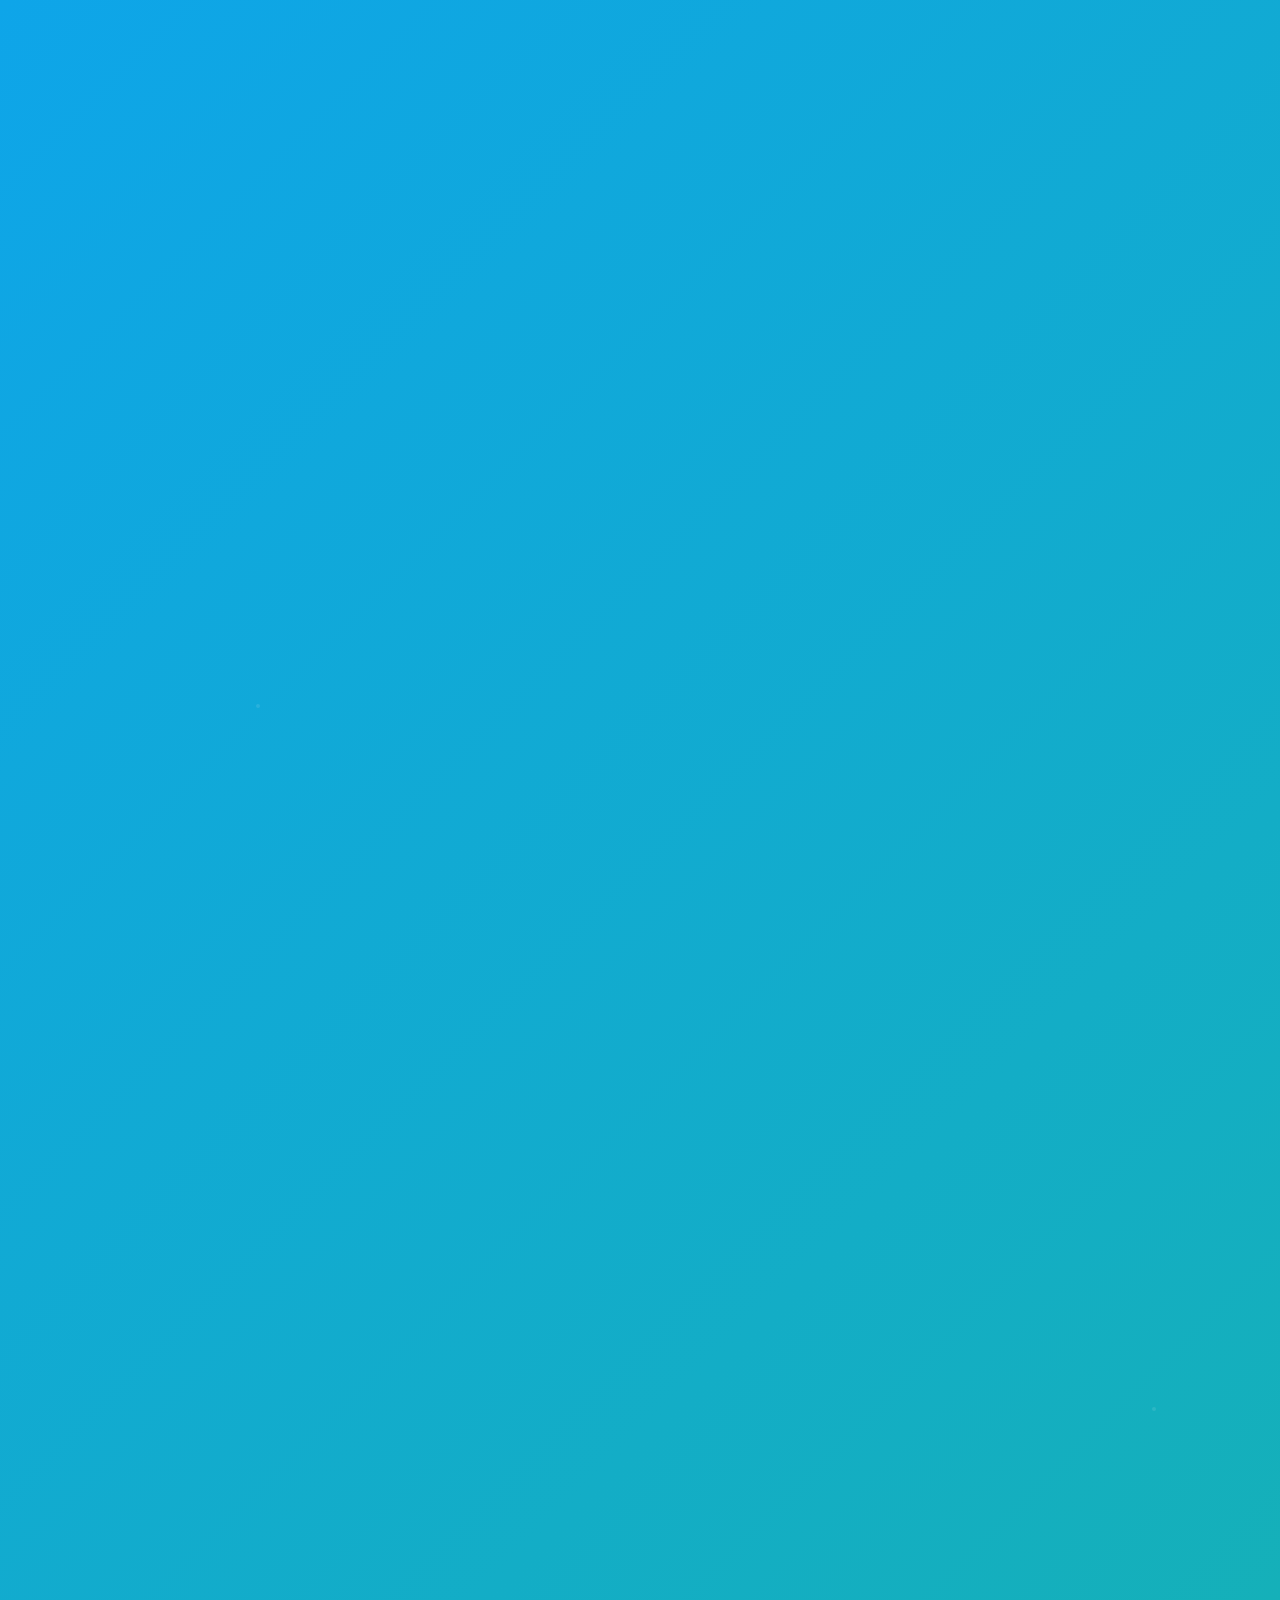
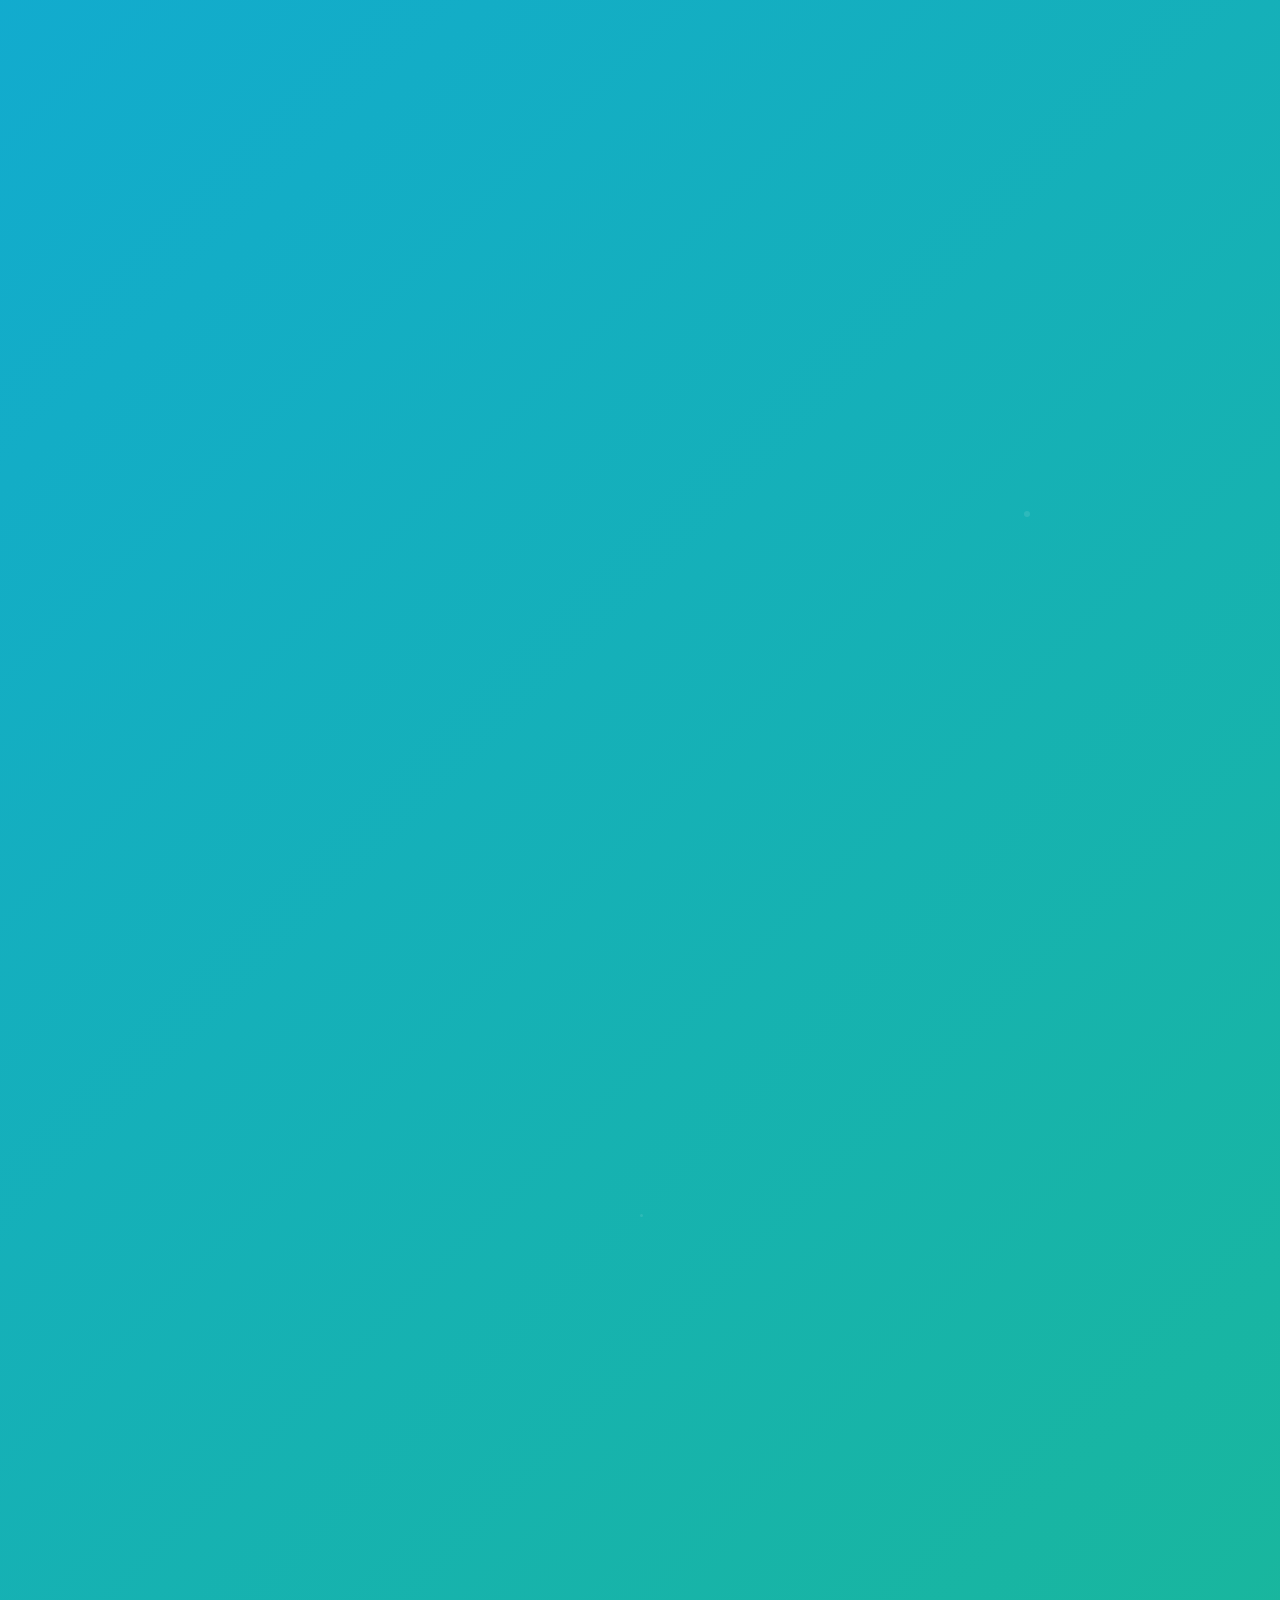
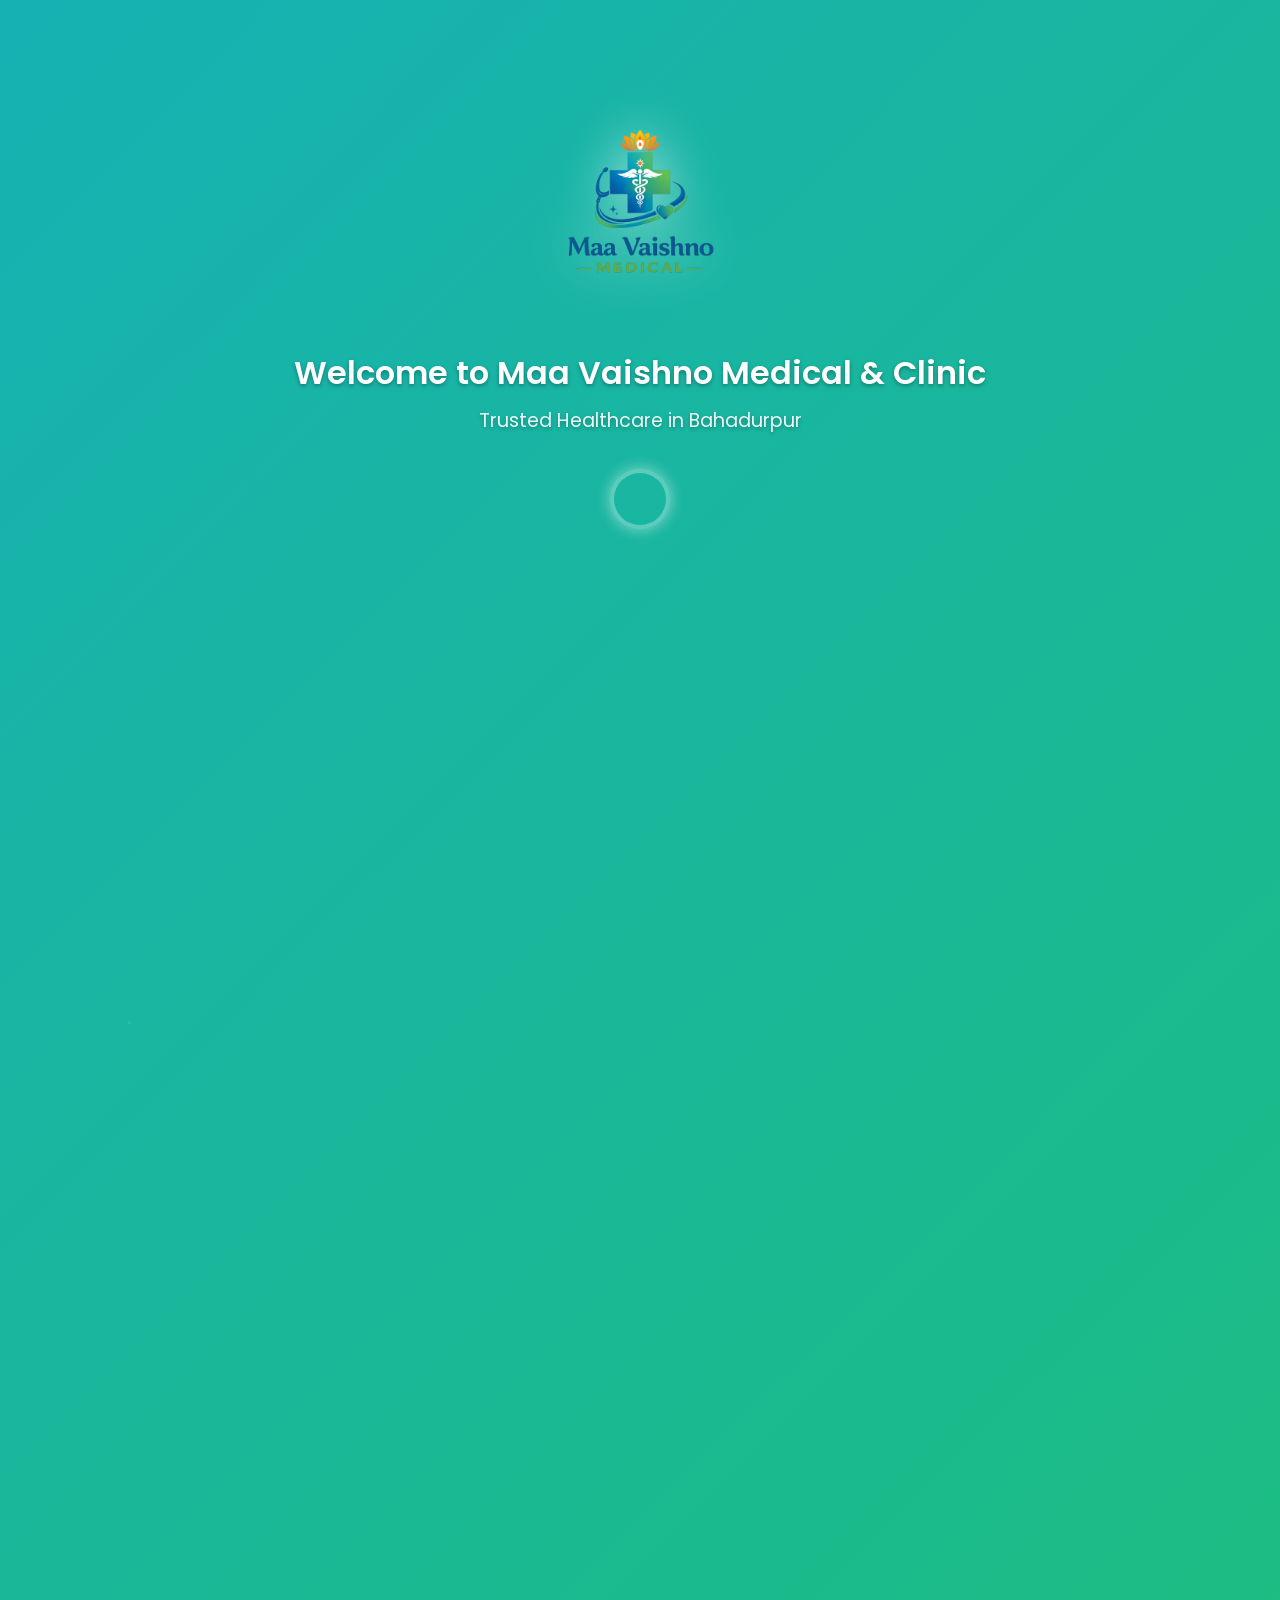
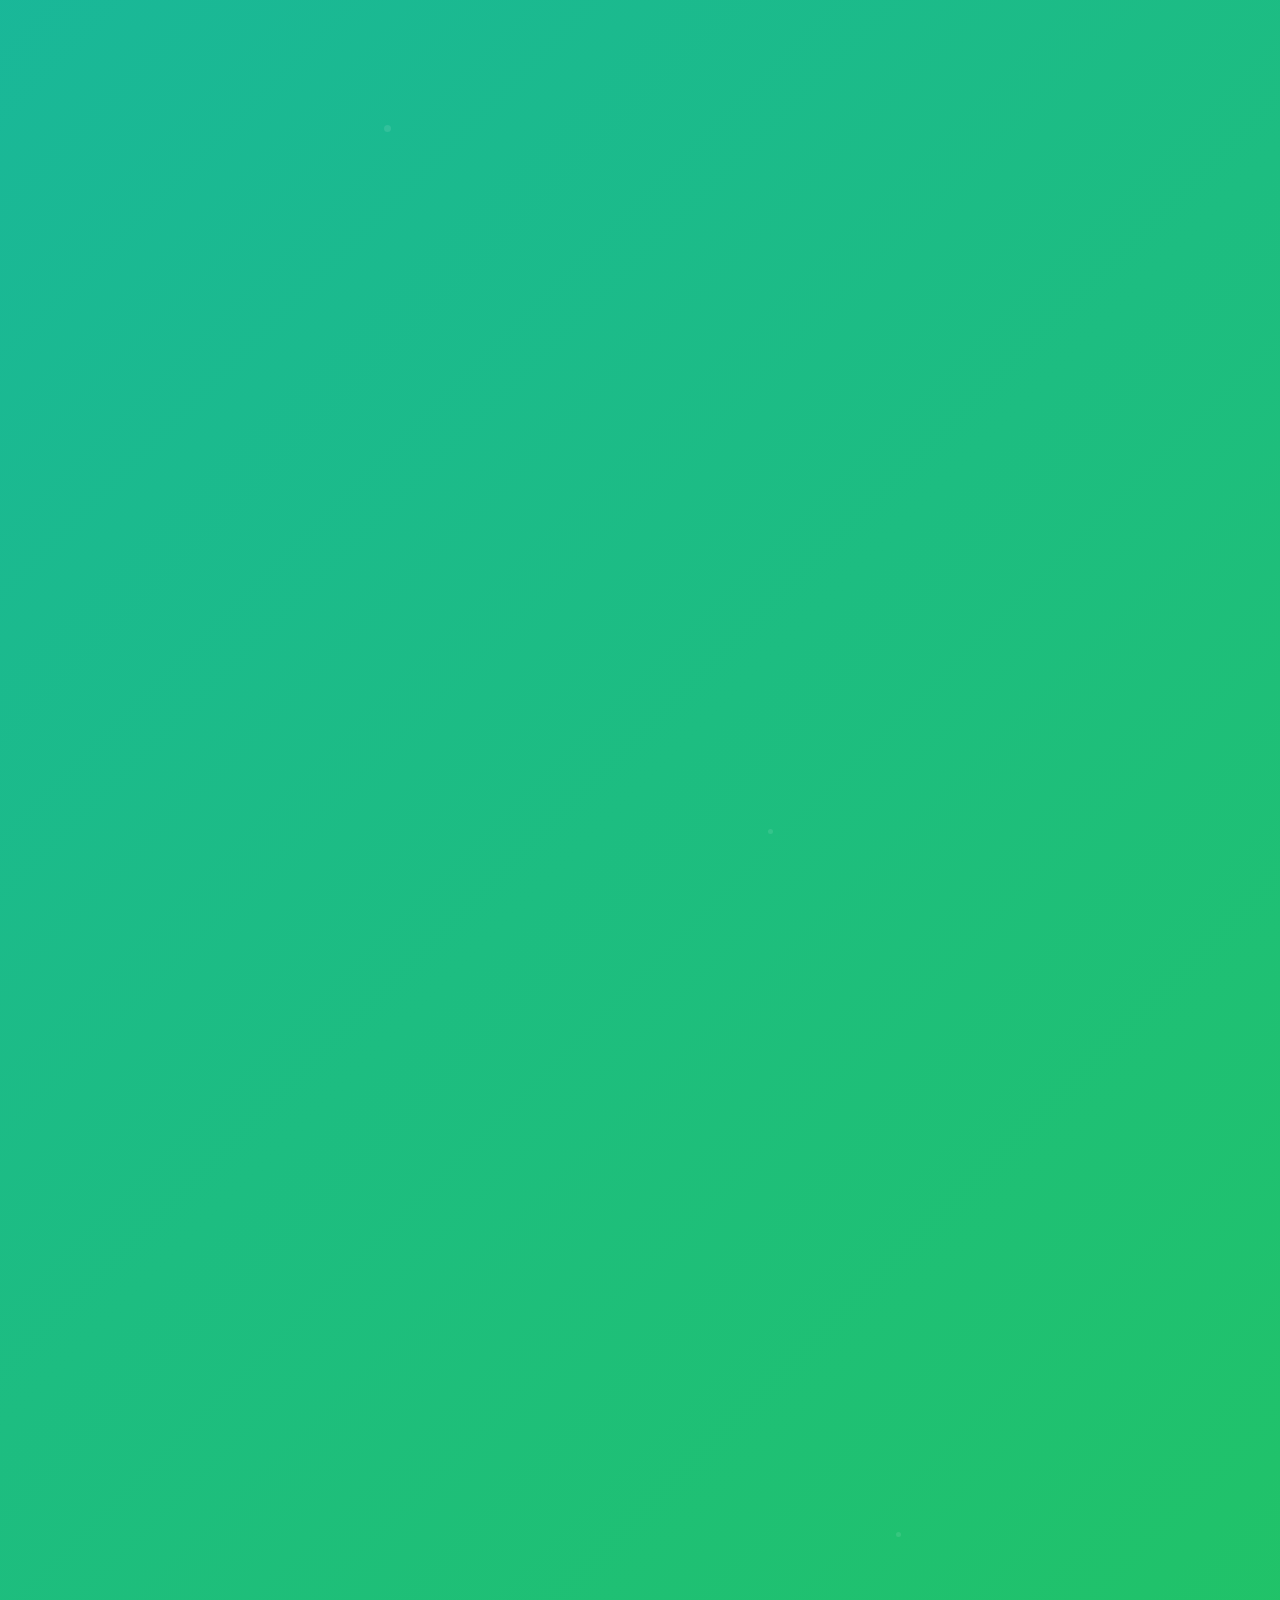
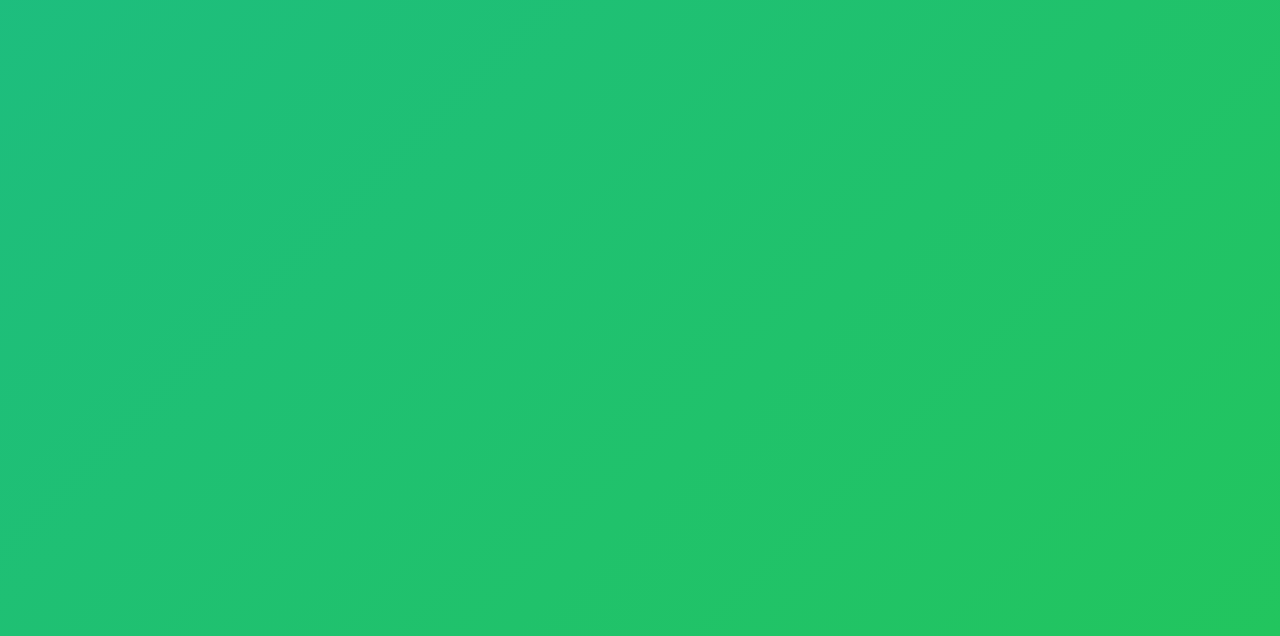
==== commit 914e286d: "Update index.html, script.js, and styles.css" ====
--- a/index.html
+++ b/index.html
@@ -3,11 +3,94 @@
 <head>
     <meta charset="UTF-8">
     <meta name="viewport" content="width=device-width, initial-scale=1.0">
-    <title>माँ वैष्णो मेडिकल स्टोर - बहादुरपुर की विश्वसनीय स्वास्थ्य सेवा</title>
-    <link rel="stylesheet" href="https://cdnjs.cloudflare.com/ajax/libs/font-awesome/6.0.0/css/all.min.css">
+    
+    <!-- PRIMARY META TAGS -->
+    <title>डॉ. एस.पी. सिंह - माँ वैष्णो मेडिकल क्लिनिक बहादुरपुर | ₹100 परामर्श</title>
+    <meta name="description" content="AIIMS और KGMU से डॉ. एस.पी. सिंह, M.B.B.S., M.D. जनरल मेडिसिन। बुधवार और शनिवार ₹100 में हृदय रोग, शुगर और थायराइड विशेषज्ञ परामर्श।">
+    <meta name="keywords" content="डॉ. एस.पी. सिंह, बहादुरपुर डॉक्टर, अमेठी क्लिनिक, हृदय रोग विशेषज्ञ, शुगर डॉक्टर, थायराइड डॉक्टर, AIIMS, KGMU, ₹100 परामर्श">
+    
+    <!-- OPEN GRAPH / SOCIAL MEDIA -->
+    <meta property="og:title" content="डॉ. एस.पी. सिंह - माँ वैष्णो मेडिकल बहादुरपुर">
+    <meta property="og:description" content="AIIMS और KGMU से प्रशिक्षित डॉक्टर डॉ. एस.पी. सिंह से ₹100 में विशेषज्ञ परामर्श प्राप्त करें। हर बुधवार और शनिवार।">
+    <meta property="og:image" content="website logo.png">
+    <meta property="og:url" content="https://maavaishnomedical.com">
+    <meta property="og:type" content="medical.business">
+    <meta property="og:locale" content="hi_IN">
+    
+    <!-- TWITTER CARD -->
+    <meta name="twitter:card" content="summary_large_image">
+    <meta name="twitter:title" content="डॉ. एस.पी. सिंह - माँ वैष्णो मेडिकल बहादुरपुर">
+    <meta name="twitter:description" content="AIIMS और KGMU से प्रशिक्षित डॉक्टर डॉ. एस.पी. सिंह से ₹100 में विशेषज्ञ परामर्श प्राप्त करें।">
+    <meta name="twitter:image" content="website logo.png">
+    
+    <!-- FONTS -->
+    <link rel="stylesheet" href="https://cdnjs.cloudflare.com/ajax/libs/font-awesome/6.0.0/css/all.min.css" crossorigin="anonymous" referrerpolicy="no-referrer">
     <link rel="stylesheet" href="styles.css">
-    <link href="https://fonts.googleapis.com/css2?family=Poppins:wght@300;400;500;600;700&family=Inter:wght@300;400;500;600;700&display=swap" rel="stylesheet">
+    <link href="https://fonts.googleapis.com/css2?family=Poppins:wght@300;400;500;600;700&family=Inter:wght@300;400;500;600;700&display=swap&display=swap" rel="stylesheet" onload="this.rel='stylesheet'">
+    <link rel="preload" href="https://fonts.googleapis.com/css2?family=Poppins:wght@300;400;500;600;700&family=Inter:wght@300;400;500;600;700&display=swap" as="style" crossorigin="anonymous">
+    
+    <!-- FAVICON -->
     <link rel="icon" type="image/png" href="website logo.png" sizes="32x32">
+    
+    <!-- ADDITIONAL META -->
+    <meta name="robots" content="index, follow">
+    <meta name="googlebot" content="index, follow">
+    <meta name="bingbot" content="index, follow">
+    <meta name="author" content="Maa Vaishno Medical & Clinic">
+    <meta name="owner" content="Dr. S.P. Singh">
+    <meta name="revisit-after" content="7 days">
+    <meta name="language" content="Hindi">
+    <meta name="distribution" content="Local">
+    <meta name="rating" content="General">
+    <meta name="geo.region" content="IN-UP">
+    <meta name="geo.placename" content="Bahadurpur, Amethi, Uttar Pradesh">
+    <meta name="geo.position" content="26.266895401190492;81.52044576956902">
+    <meta name="ICBM" content="26.266895401190492, 81.52044576956902">
+    
+    <!-- SCHEMA.ORG JSON-LD -->
+    <script type="application/ld+json">
+    {
+      "@context": "https://schema.org",
+      "@type": "MedicalBusiness",
+      "name": "Maa Vaishno Medical & Clinic",
+      "description": "Dr. S.P. Singh (M.B.B.S., M.D.) - Specialist in Heart Disease, Diabetes & Thyroid Treatment",
+      "url": "https://maavaishnomedical.com",
+      "telephone": "+919415931363",
+      "email": "info@maavaishnomedical.com",
+      "address": {
+        "@type": "PostalAddress",
+        "streetAddress": "Tiloi Road, Bahadurpur",
+        "addressLocality": "Bahadurpur",
+        "addressRegion": "Amethi",
+        "postalCode": "227405",
+        "addressCountry": "IN"
+      },
+      "geo": {
+        "@type": "GeoCoordinates",
+        "latitude": 26.266895401190492,
+        "longitude": 81.52044576956902
+      },
+      "openingHoursSpecification": [
+        {
+          "@type": "OpeningHoursSpecification",
+          "dayOfWeek": ["Wednesday", "Saturday"],
+          "opens": "14:00",
+          "closes": "16:00"
+        }
+      ],
+      "priceRange": "₹100",
+      "currenciesAccepted": "INR",
+      "paymentAccepted": "Cash, UPI, Cards",
+      "medicalSpecialty": ["Cardiology", "Endocrinology", "Internal Medicine"],
+      "hasMap": "https://goo.gl/maps/6JzrKxJQj9s",
+      "image": "website logo.png",
+      "aggregateRating": {
+        "@type": "AggregateRating",
+        "ratingValue": "4.8",
+        "reviewCount": "127"
+      }
+    }
+    </script>
 </head>
 <body>
     <!-- Welcome Splash Screen -->
@@ -61,14 +144,12 @@
             <div class="nav-logo">
                 <img src="website logo.png" alt="Maa Vaishno Medical & Clinic" class="navbar-logo">
             </div>
-            <ul class="nav-menu">
-                <li><a href="#hero" class="nav-link">होम</a></li>
-                <li><a href="#trust" class="nav-link">हमारे बारे में</a></li>
-                <li><a href="#doctors" class="nav-link">डॉक्टर</a></li>
-                <li><a href="#services" class="nav-link">सेवाएँ</a></li>
-                <li><a href="#schedule" class="nav-link">समय</a></li>
-                <li><a href="#contact" class="nav-link">संपर्क</a></li>
-            </ul>
+        <ul class="nav-menu">
+            <li><a href="#hero" class="nav-link">होम</a></li>
+            <li><a href="#doctors" class="nav-link">डॉक्टर</a></li>
+            <li><a href="#services" class="nav-link">सेवाएँ</a></li>
+            <li><a href="#contact" class="nav-link">संपर्क</a></li>
+        </ul>
             <div class="hamburger">
                 <span class="bar"></span>
                 <span class="bar"></span>
@@ -78,41 +159,60 @@
     </nav>
 
     <main>
-        <!-- Hero Section -->
+        <!-- Hero Section - SIMPLIFIED -->
         <section id="hero" class="hero">
             <div class="hero-content">
                 <div class="hero-text fadeUp">
                     <div class="hero-logo">
                         <img src="website logo.png" alt="Maa Vaishno Medical & Clinic" class="hero-logo">
                     </div>
-                    <h1>उच्च स्तरीय स्वास्थ्य सेवाएँ</h1>
-                    <p>AIIMS और KGMU के भूतपूर्व रेजिडेंट डॉक्टर्स के साथ</p>
-                    <div class="hero-stats">
-                        <div class="stat">
-                            <span class="stat-number">15+</span>
-                            <span class="stat-label">वर्षों का अनुभव</span>
-                        </div>
-                        <div class="stat">
-                            <span class="stat-number">1</span>
-                            <span class="stat-label">विशेषज्ञ डॉक्टर</span>
-                        </div>
-                        <div class="stat">
-                            <span class="stat-number">₹100</span>
-                            <span class="stat-label">सस्ती दर</span>
-                        </div>
-                    </div>
-                    <div class="hero-cta">
-                        <a href="#contact" class="btn-primary pulseCTA">अभी कॉल करें</a>
-                        <a href="#doctors" class="btn-secondary">डॉक्टर देखें</a>
-                    </div>
-                </div>
-                <div class="hero-image slideInRight">
-                    <div class="doctor-card hero-doctor">
-                        <div class="doctor-info">
-                            <h3>डॉ० एस.पी. सिंह</h3>
-                            <p>M.B.B.S., M.D. Gen Medicine</p>
-                            <span class="specialty">हृदय रोग, शुगर, थायराइड</span>
-                        </div>
+                    <h1>डॉ० एस.पी. सिंह</h1>
+                    <p style="font-size: 1.2rem; margin-bottom: 0.5rem;">M.B.B.S., M.D. General Medicine</p>
+                    <p style="font-size: 1rem; margin-bottom: 1rem; opacity: 0.9;">AIIMS रायबरेली • KGMU लखनऊ</p>
+                    <p style="font-size: 1.1rem; font-weight: 500; margin-bottom: 2rem;">हृदय रोग, शुगर, थायराइड विशेषज्ञ</p>
+                    
+                    <div class="stats-streamlined" style="margin-bottom: 2rem;">
+                        <p style="margin: 0.5rem 0; font-size: 1rem;"><strong>15+</strong> वर्षों का अनुभव</p>
+                        <p style="margin: 0.5rem 0; font-size: 1rem;"><strong>₹100</strong> में विशेषज्ञ परामर्श</p>
+                        <p style="margin: 0.5rem 0; font-size: 1rem;"><strong>बुधवार & शनिवार</strong> 2-4 PM</p>
+                    </div>
+                    
+                    <div class="hero-cta" style="display: flex; flex-wrap: wrap; gap: 1rem; justify-content: center;">
+                        <!-- Primary: Call Button -->
+                        <a href="tel:+919415931363" class="btn-primary pulseCTA" style="font-size: 1.1rem; padding: 1rem 1.5rem; min-width: 160px; min-height: 48px;">
+                            <i class="fas fa-phone" style="margin-right: 0.5rem;"></i>
+                            कॉल करें
+                        </a>
+                        
+                        <!-- Secondary: WhatsApp Button -->
+                        <a href="https://wa.me/919415931363?text=नमस्ते! मैं डॉ. एस.पी. सिंह से परामर्श बुक करना चाहता/चाहती हूँ।" 
+                           target="_blank" 
+                           rel="noopener noreferrer"
+                           class="btn-secondary" 
+                           style="font-size: 1.1rem; padding: 1rem 1.5rem; min-width: 160px; min-height: 48px;">
+                            <i class="fab fa-whatsapp" style="margin-right: 0.5rem;"></i>
+                            WhatsApp करें
+                        </a>
+                        
+                        <!-- Tertiary: WhatsApp Group Button -->
+                        <a href="https://chat.whatsapp.com/CpMvMao8quOHlRgZuaRQgJ" 
+                           target="_blank" 
+                           rel="noopener noreferrer"
+                           class="btn-secondary" 
+                           style="font-size: 1.1rem; padding: 1rem 1.5rem; min-width: 160px; min-height: 48px; background: linear-gradient(135deg, #25D366, #128C7E);">
+                            <i class="fab fa-whatsapp" style="margin-right: 0.5rem;"></i>
+                            WA ग्रुप जॉइन
+                        </a>
+                        
+                        <!-- Quaternary: Directions Button -->
+                        <a href="https://www.google.com/maps/dir/?api=1&destination=26.26700988170892,81.5208253369798&destination_name=Maa+Vaishno+Medical+Clinic" 
+                           target="_blank" 
+                           rel="noopener noreferrer"
+                           class="btn-secondary" 
+                           style="font-size: 1.1rem; padding: 1rem 1.5rem; min-width: 160px; min-height: 48px; background: linear-gradient(135deg, #17a2b8, #138496);">
+                            <i class="fas fa-map-marker-alt" style="margin-right: 0.5rem;"></i>
+                            दिशा जानें
+                        </a>
                     </div>
                 </div>
             </div>
@@ -319,38 +419,41 @@
             </div>
         </section>
 
-        <!-- Contact Section -->
+        <!-- Contact Section - SIMPLIFIED -->
         <section id="contact" class="contact-section">
             <div class="container">
-                <h2 class="section-title fadeUp">हमसे जुड़ें</h2>
-                <div class="contact-grid">
-                    <div class="contact-info">
-                        <div class="contact-card cardLift">
-                            <div class="contact-icon">
-                                <i class="fas fa-map-marker-alt"></i>
-                            </div>
-                            <h3>हमारा पता</h3>
-                            <p>तिलोई रोड, बहादुरपुर, अमेठी</p>
-                        </div>
-                        <div class="contact-card cardLift">
-                            <div class="contact-icon">
-                                <i class="fas fa-phone"></i>
-                            </div>
-                            <h3>संपर्क करें</h3>
-                            <p>स्टोर: 9415931363</p>
-                        </div>
-                        <div class="contact-card cardLift">
-                            <div class="contact-icon">
-                                <i class="fas fa-clock"></i>
-                            </div>
-                            <h3>समय</h3>
-                            <p>सुबह 9:00 बजे से शाम 8:00 बजे तक</p>
-                        </div>
-                    </div>
-                    <div class="contact-map">
-                        <div class="map-container">
-                            <iframe src="https://www.google.com/maps/embed?pb=!1m18!1m12!1m3!1d223.9172591479708!2d81.5208253369798!3d26.26700988170892!2m3!1f0!2f0!3f0!3m2!1i1024!2i768!4f13.1!3m3!1m2!1s0x399a535b88a0d5e7%3A0x3b5cdc18cee81b60!2sMaaVaishno%20Medical%20Store!5e0!3m2!1sen!2sin!4v1773033424369!5m2!1sen!2sin" width="100%" height="400" style="border:0;" allowfullscreen="" loading="lazy" referrerpolicy="no-referrer-when-downgrade"></iframe>
-                        </div>
+                <h2 class="section-title fadeUp">परामर्श बुक करें</h2>
+                <div class="contact-simplified" style="text-align: center; max-width: 600px; margin: 0 auto;">
+                    <p style="font-size: 1.2rem; margin-bottom: 2rem;">
+                        हर बुधवार और शनिवार दोपहर 2 से 4 बजे<br>
+                        <strong>परामर्श शुल्क: ₹100/-</strong>
+                    </p>
+                    
+                    <!-- Primary: Call Button -->
+                    <a href="tel:+919415931363" class="btn-primary pulseCTA" style="display: inline-flex; align-items: center; gap: 0.5rem; padding: 1rem 3rem; font-size: 1.2rem; margin: 0.5rem;">
+                        <i class="fas fa-phone"></i>
+                        कॉल करें
+                    </a>
+                    
+                    <!-- Secondary: WhatsApp Button -->
+                    <a href="https://wa.me/919415931363?text=नमस्ते! मैं डॉ. एस.पी. सिंह से परामर्श बुक करना चाहता/चाहती हूँ।" 
+                       target="_blank" 
+                       class="btn-secondary" 
+                       style="display: inline-flex; align-items: center; gap: 0.5rem; padding: 1rem 3rem; font-size: 1.2rem; margin: 0.5rem;">
+                        <i class="fab fa-whatsapp"></i>
+                        WhatsApp पर संदेश भेजें
+                    </a>
+                    
+                    <!-- Map Location - UPDATED with real coordinates -->
+                    <div class="map-container" style="margin-top: 2rem; border-radius: 12px; overflow: hidden; box-shadow: var(--shadow-hover);">
+                        <iframe src="https://www.google.com/maps/embed?pb=!1m18!1m12!1m3!1d894.4596946261976!2d81.52044576956902!3d26.266895401190492!2m3!1f0!2f0!3f0!3m2!1i1024!2i768!4f13.1!3m3!1m2!1s0x399a535b88a0d5e7%3A0x3b5cdc18cee81b60!2sMaaVaishno%20Medical%20Store!5e0!3m2!1sen!2sin!4v1773049565746!5m2!1sen!2sin" 
+                                width="600" 
+                                height="450" 
+                                style="border:0;" 
+                                allowfullscreen="" 
+                                loading="lazy" 
+                                referrerpolicy="no-referrer-when-downgrade">
+                        </iframe>
                     </div>
                 </div>
             </div>
--- a/styles.css
+++ b/styles.css
@@ -447,68 +447,51 @@
     to { opacity: 1; transform: translateY(0); }
 }
 
-/* Animation classes */
+/* Animation classes - SIMPLIFIED */
 .fadeUp {
-    animation: fadeInUp 0.8s ease-out forwards;
-}
-
-.slideInLeft {
-    animation: slideInLeft 0.8s ease-out forwards;
-}
-
-.slideInRight {
-    animation: slideInRight 0.8s ease-out forwards;
-}
-
+    animation: fadeInUp 0.4s ease-out forwards;
+}
+
+.slideInLeft,
+.slideInRight,
 .scaleIn {
-    animation: scaleIn 0.6s ease-out forwards;
+    animation: fadeInUp 0.4s ease-out forwards;
 }
 
 .pulseCTA {
-    animation: pulseCTA 2s infinite;
+    animation: pulseCTA 4s infinite ease-in-out;
 }
 
 .floatingIcon {
-    animation: floatingIcon 3s ease-in-out infinite;
+    animation: floatingIcon 2s ease-in-out infinite;
 }
 
 .cardLift {
-    transition: transform 0.3s ease, box-shadow 0.3s ease;
+    transition: all 0.3s cubic-bezier(0.4, 0, 0.2, 1);
     will-change: transform;
 }
 
 .cardLift:hover {
-    animation: cardLift 0.3s ease-out;
+    transform: translateY(-5px);
     box-shadow: var(--shadow-hover);
 }
 
-/* Enhanced Animation Classes for Scroll Effects */
+/* Standardized animation classes */
 .animate-fade-in {
-    animation: fadeInUp 0.8s ease-out forwards;
-}
-
-.animate-slide-left {
-    animation: slideInLeft 0.8s ease-out forwards;
-}
-
-.animate-slide-right {
-    animation: slideInRight 0.8s ease-out forwards;
-}
-
+    animation: fadeInUp 0.4s ease-out forwards;
+}
+
+.animate-slide-left,
+.animate-slide-right,
 .animate-scale-in {
-    animation: scaleIn 0.6s ease-out forwards;
-}
-
-/* Performance-optimized transform animations */
-.transform-3d {
-    transform-style: preserve-3d;
-    perspective: 1000px;
-}
-
-/* Hardware-accelerated transforms */
+    animation: fadeInUp 0.4s ease-out forwards;
+}
+
+/* Reduced transform complexity */
+.transform-3d,
 .accelerated-transform {
-    will-change: transform, opacity;
     transform: translateZ(0);
+    will-change: opacity, transform;
 }
 
 /* Smooth scroll behavior */
@@ -516,60 +499,17 @@
     scroll-behavior: smooth;
 }
 
-/* Reduced motion support for accessibility */
-@media (prefers-reduced-motion: reduce) {
-    * {
-        animation-duration: 0.01ms !important;
-        animation-iteration-count: 1 !important;
-        transition-duration: 0.01ms !important;
-    }
-    
-    .hero::after,
-    .hero-logo,
-    .splash-logo,
-    .loading-indicator,
-    .particle,
-    .icon,
-    .welcome-text {
-        animation: none !important;
-    }
-    
-    .cardLift:hover {
-        transform: none !important;
-        box-shadow: var(--shadow) !important;
-    }
-    
-    .btn-primary:hover,
-    .btn-secondary:hover {
-        transform: none !important;
-    }
-    
-    /* Disable all animations for accessibility */
-    .animate-fade-in,
-    .animate-slide-left,
-    .animate-slide-right,
-    .animate-scale-in,
-    .floatingIcon,
-    .pulseCTA,
-    .cardLift,
-    .service-card,
-    .health-tip-card,
-    .contact-card,
-    .testimonial-card,
-    .trust-item {
-        animation: none !important;
-        transform: none !important;
-    }
-    
-    /* Disable hover effects for accessibility */
-    .service-card:hover,
-    .health-tip-card:hover,
-    .contact-card:hover,
-    .testimonial-card:hover,
-    .trust-item:hover {
-        transform: none !important;
-        box-shadow: var(--shadow) !important;
-    }
+/* REMOVED: Reduced motion section moved to bottom */
+
+/* SIMPLIFIED: Card hover effects */
+.service-card:hover {
+    transform: translateY(-5px);
+    box-shadow: var(--shadow-hover);
+}
+
+.health-tip-card:hover {
+    transform: translateY(-5px);
+    box-shadow: var(--shadow-hover);
 }
 
 /* Hero Section */
@@ -2321,6 +2261,7 @@
 }
 
 @media (max-width: 768px) {
+    /* MOBILE OPTIMIZATIONS - SIMPLIFIED */
     .nav-menu {
         position: fixed;
         left: -100%;
@@ -2354,28 +2295,19 @@
         transform: translateY(-8px) rotate(-45deg);
     }
     
+    /* Force single column for all grids on mobile */
     .trust-grid,
     .doctors-grid,
-    .services-grid {
-        grid-template-columns: 1fr;
-    }
-    
-    .products-grid {
-        grid-template-columns: 1fr;
-    }
-    
-    .testimonials-grid {
-        grid-template-columns: 1fr;
-    }
-    
-    .contact-grid {
-        grid-template-columns: 1fr;
-    }
-    
+    .services-grid,
+    .products-grid,
+    .testimonials-grid,
+    .contact-grid,
     .health-tips-grid {
-        grid-template-columns: 1fr;
-    }
-    
+        grid-template-columns: 1fr !important;
+        gap: 1.5rem;
+    }
+    
+    /* Simplified floating buttons */
     .floating-buttons {
         bottom: 20px;
         right: 20px;
@@ -2385,6 +2317,62 @@
         width: 50px;
         height: 50px;
         font-size: 1.2rem;
+    }
+    
+    /* Touch-friendly buttons - minimum 44px tap target */
+    .btn-primary, .btn-secondary, .floating-btn {
+        min-height: 48px;
+        min-width: 48px;
+    }
+    
+    /* Simplified hero layout */
+    .hero-content {
+        grid-template-columns: 1fr;
+        padding: 1rem;
+    }
+    
+    .hero-text h1 {
+        font-size: 2rem;
+    }
+    
+    /* Disable 3D card transforms on mobile */
+    .cardLift:hover {
+        transform: translateY(-5px) !important;
+    }
+    
+    .service-card:hover,
+    .health-tip-card:hover,
+    .contact-card:hover {
+        transform: translateY(-5px) !important;
+    }
+    
+    /* Touch-optimized cards */
+    .service-icon,
+    .tip-icon {
+        transform-origin: center;
+        transition: transform 0.3s ease;
+    }
+    
+    .service-card:active .service-icon,
+    .health-tip-card:active .tip-icon {
+        transform: scale(0.95);
+    }
+}
+
+@media (max-width: 480px) {
+    .hero-text h1 {
+        font-size: 1.8rem;
+    }
+    
+    .section-title {
+        font-size: 1.8rem;
+    }
+    
+    /* Larger tap targets for small screens */
+    .btn-primary, .btn-secondary {
+        min-height: 44px;
+        padding: 0.8rem 1.5rem;
+        font-size: 1rem;
     }
 }
 
